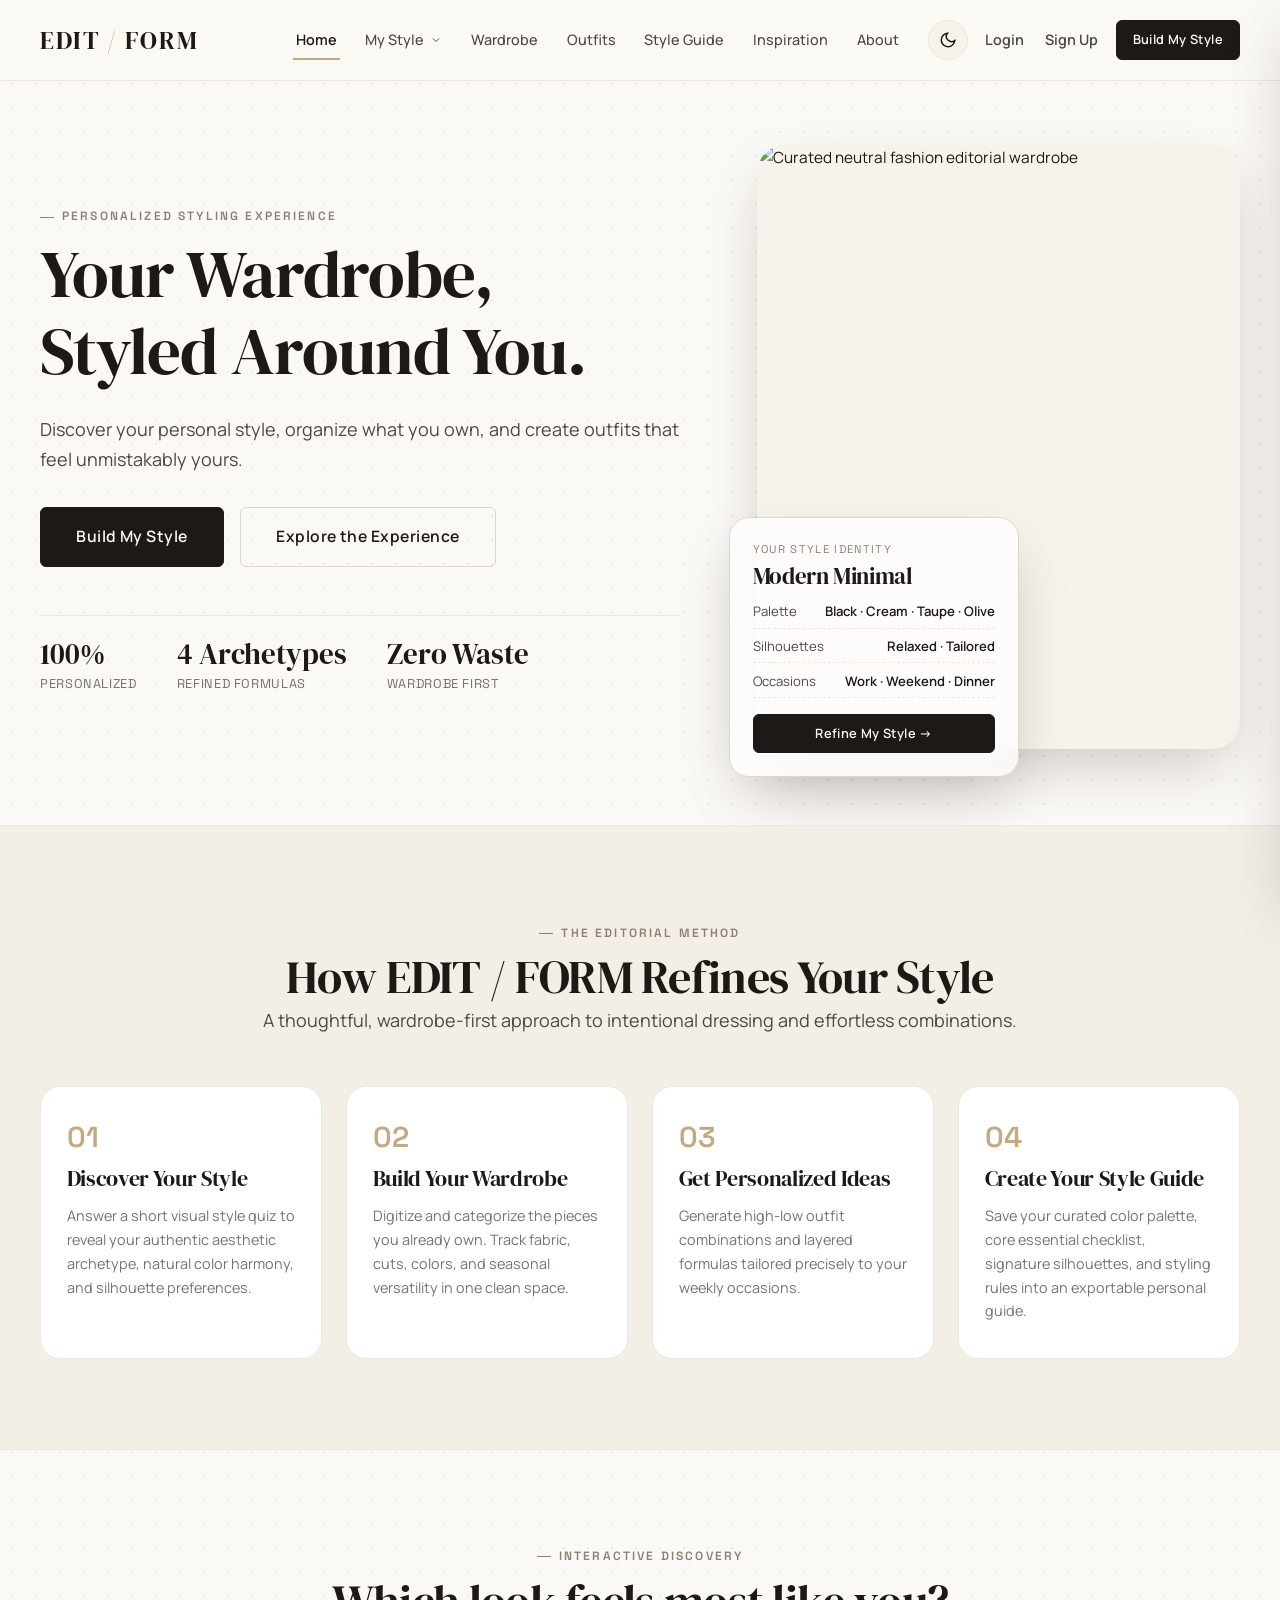
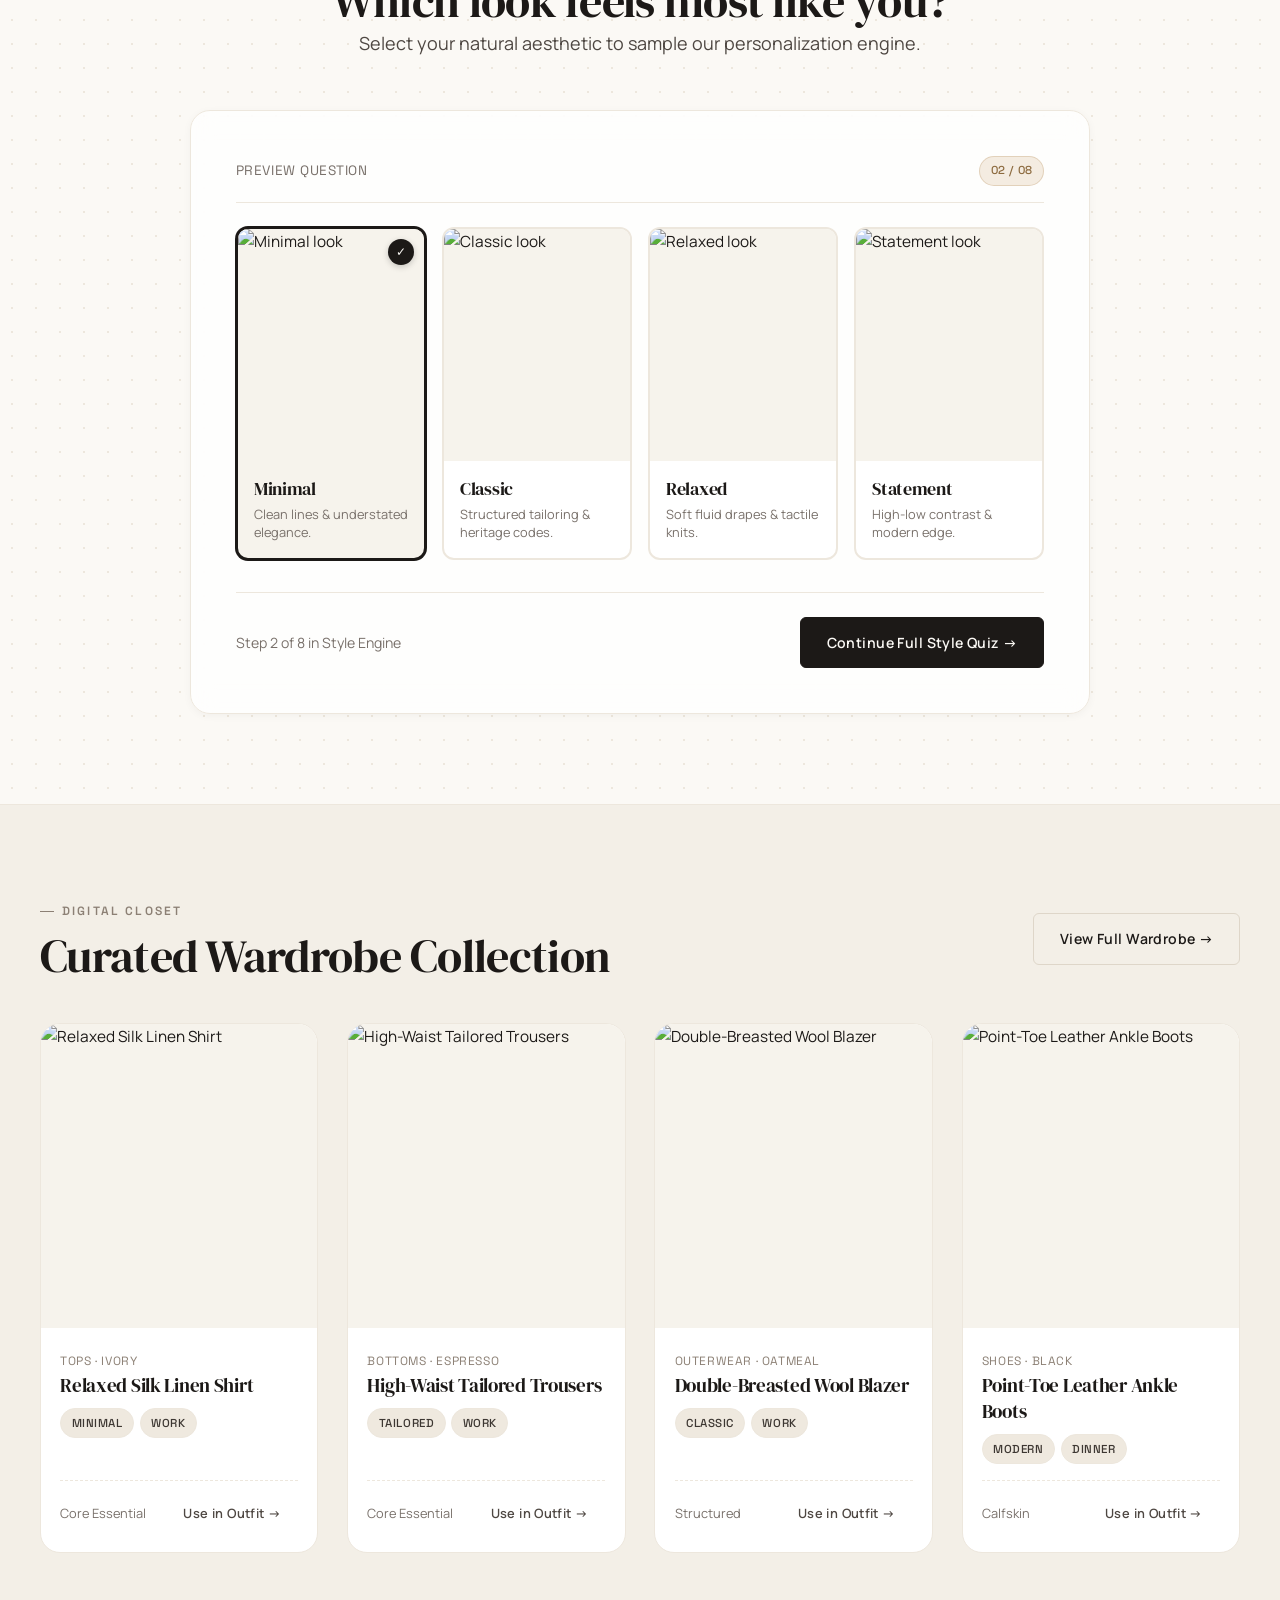
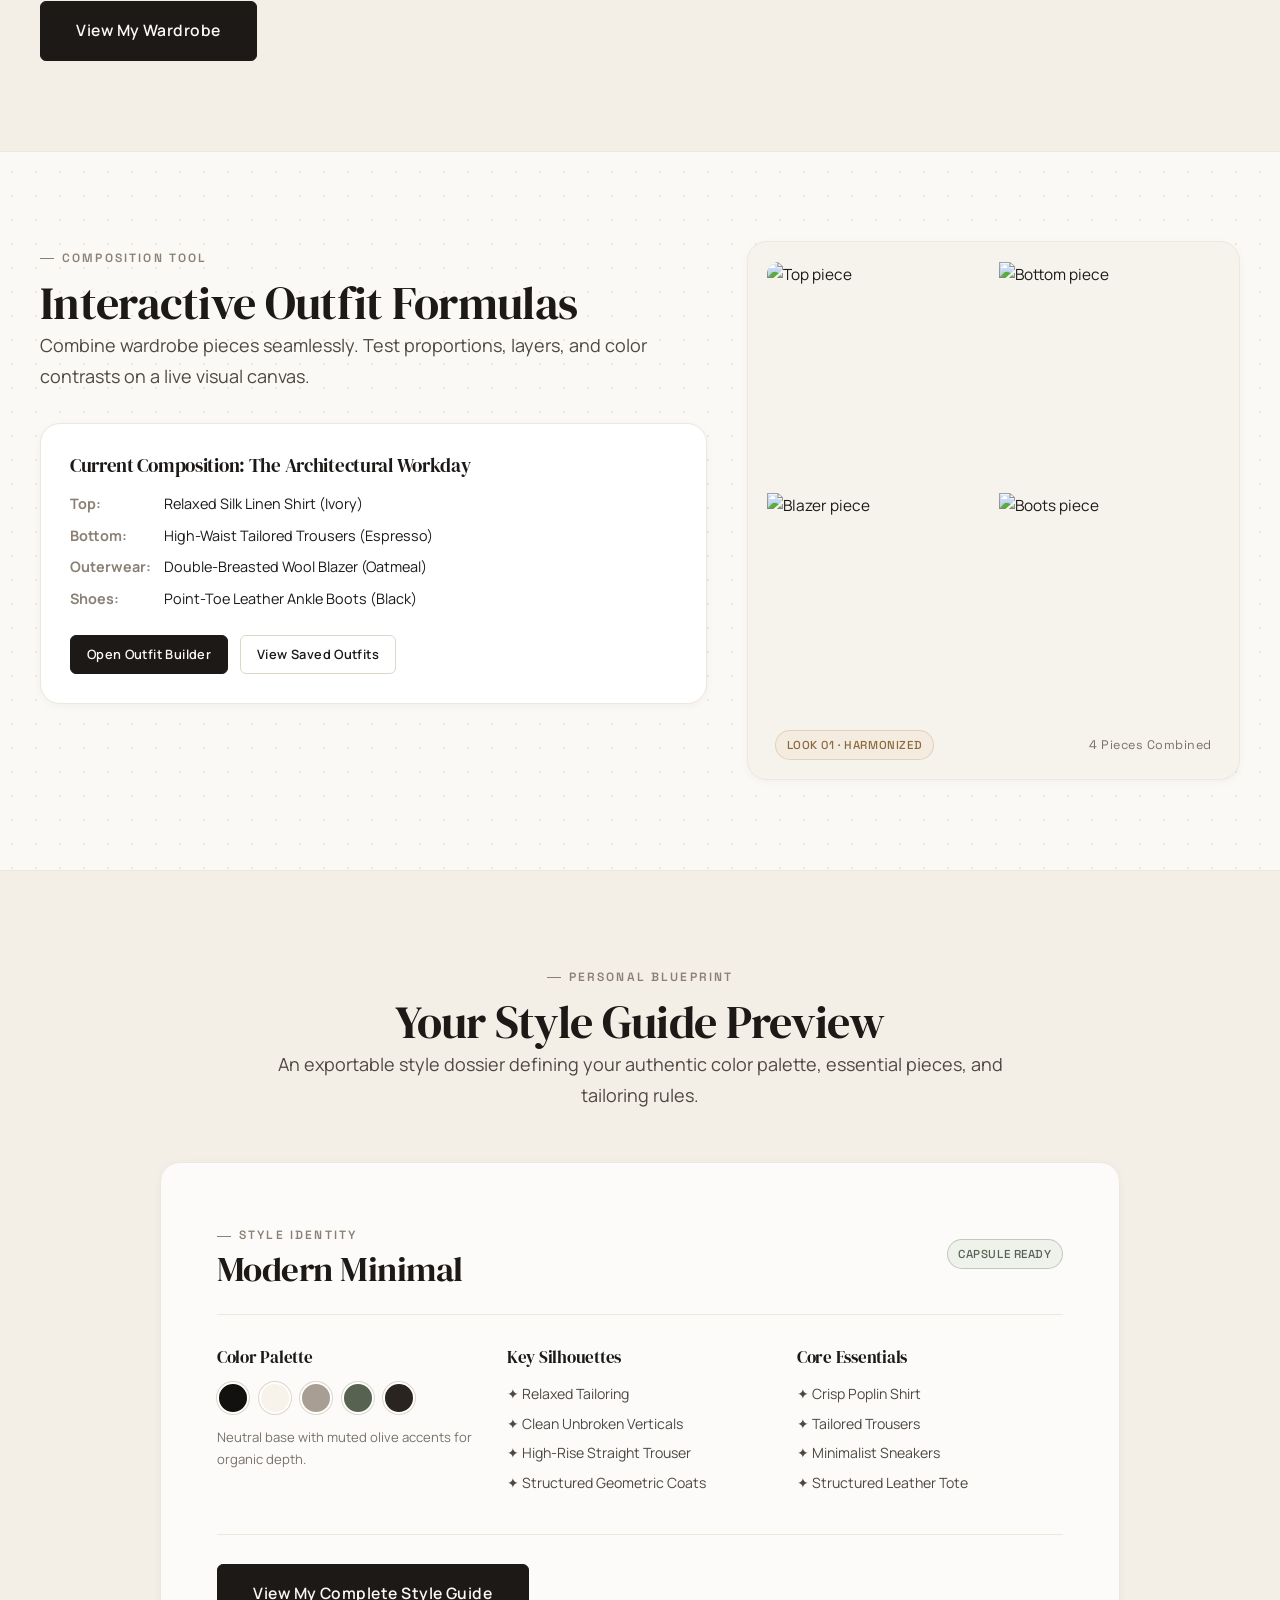
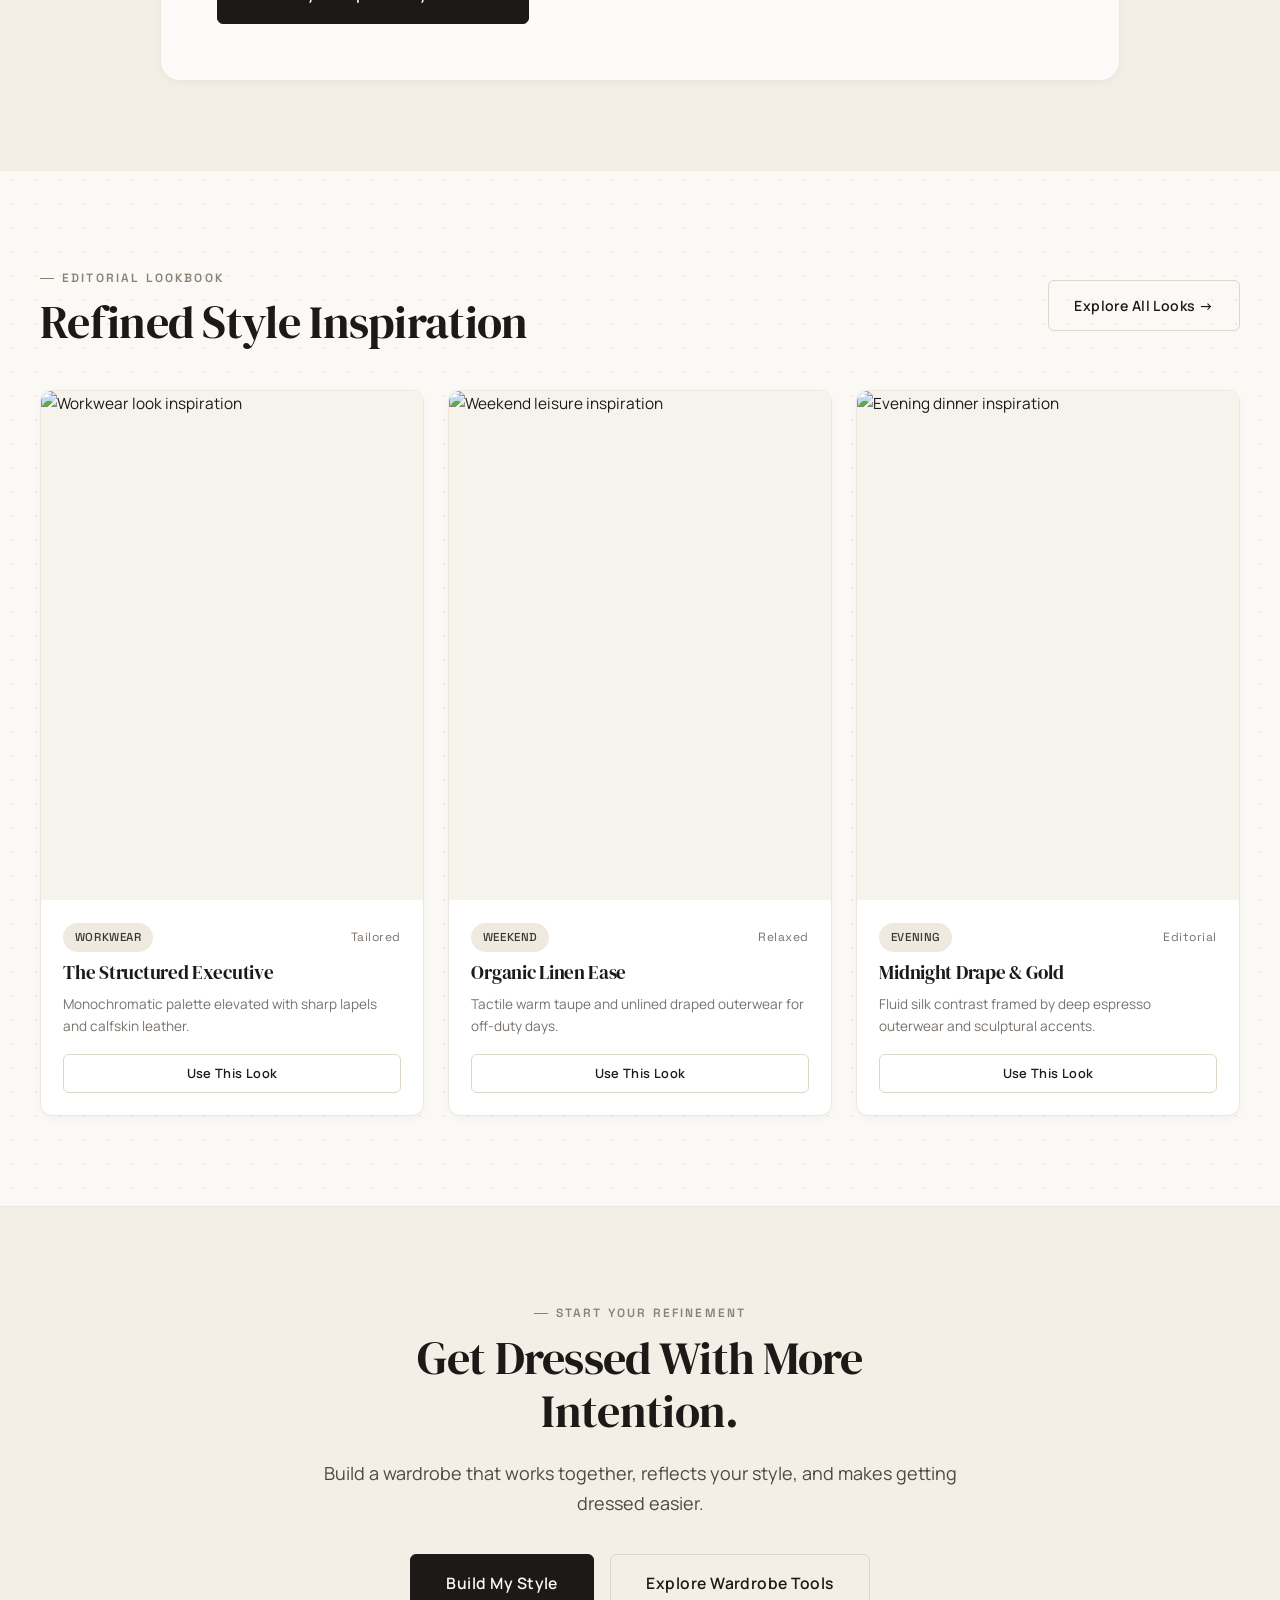
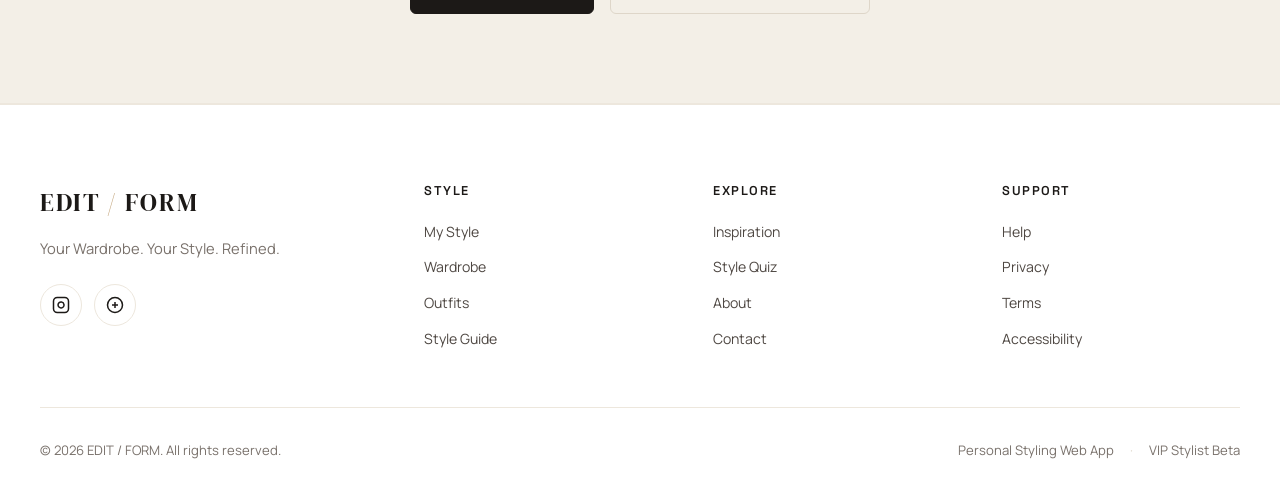
==== index.html @ 3bbfccd6 "Your commit message" ====
<!DOCTYPE html>
<html lang="en" data-theme="light">
<head>
  <meta charset="UTF-8">
  <meta name="viewport" content="width=device-width, initial-scale=1.0">
  <title>EDIT / FORM — Your Wardrobe. Your Style. Refined.</title>
  <meta name="description" content="Discover your personal style, organize what you own, and create outfits that feel unmistakably yours with EDIT / FORM personal styling experience.">
  <meta property="og:title" content="EDIT / FORM — Personalized Wardrobe & Style Guide">
  <meta property="og:description" content="Luxury Personal Styling + Modern Wardrobe App + Editorial Fashion Experience.">
  <meta property="og:type" content="website">

  <!-- Core Stylesheets -->
  <link rel="stylesheet" href="assets/css/theme.css">
  <link rel="stylesheet" href="assets/css/style.css">
  <link rel="stylesheet" href="assets/css/responsive.css">

  <!-- Theme Preload Script -->
  <script src="assets/js/theme.js"></script>
</head>
<body>

  <!-- =========================================================================
       MANDATORY NAVBAR
       ========================================================================= -->
  <header class="header">
    <div class="container navbar">
      <!-- Brand Logo -->
      <a href="index.html" class="brand-logo" aria-label="EDIT / FORM Home">
        EDIT <span class="divider">/</span> FORM
      </a>

      <!-- Desktop Navigation Links -->
      <nav class="nav-desktop" aria-label="Main Navigation">
        <ul class="nav-links">
          <li class="nav-item">
            <a href="index.html" class="nav-link active">Home</a>
          </li>
          <li class="nav-item">
            <a href="style-profile.html" class="nav-link dropdown-toggle" aria-expanded="false" aria-haspopup="true">
              My Style
              <svg width="12" height="12" viewBox="0 0 24 24" fill="none" stroke="currentColor" stroke-width="2">
                <path d="M6 9l6 6 6-6"/>
              </svg>
            </a>
            <ul class="nav-dropdown" aria-label="My Style Submenu">
              <li><a href="style-profile.html"><span>✦</span> Style Profile</a></li>
              <li><a href="style-quiz.html"><span>✦</span> Style Quiz</a></li>
              <li><a href="style-profile.html#color-palette"><span>✦</span> Color Preferences</a></li>
              <li><a href="style-profile.html#silhouettes"><span>✦</span> Fit &amp; Silhouette</a></li>
              <li><a href="style-profile.html#style-goals"><span>✦</span> Style Goals</a></li>
            </ul>
          </li>
          <li class="nav-item">
            <a href="wardrobe.html" class="nav-link">Wardrobe</a>
          </li>
          <li class="nav-item">
            <a href="outfits.html" class="nav-link">Outfits</a>
          </li>
          <li class="nav-item">
            <a href="style-guide.html" class="nav-link">Style Guide</a>
          </li>
          <li class="nav-item">
            <a href="inspiration.html" class="nav-link">Inspiration</a>
          </li>
          <li class="nav-item">
            <a href="about.html" class="nav-link">About</a>
          </li>
        </ul>

        <!-- Navigation Actions -->
        <div class="nav-actions">
          <!-- Theme Toggle Button -->
          <button class="theme-toggle" id="theme-toggle-btn" aria-label="Toggle theme">
            <svg class="icon-sun" width="18" height="18" viewBox="0 0 24 24" fill="none" stroke="currentColor" stroke-width="2">
              <circle cx="12" cy="12" r="5"></circle>
              <line x1="12" y1="1" x2="12" y2="3"></line>
              <line x1="12" y1="21" x2="12" y2="23"></line>
              <line x1="4.22" y1="4.22" x2="5.64" y2="5.64"></line>
              <line x1="18.36" y1="18.36" x2="19.78" y2="19.78"></line>
              <line x1="1" y1="12" x2="3" y2="12"></line>
              <line x1="21" y1="12" x2="23" y2="12"></line>
              <line x1="4.22" y1="19.78" x2="5.64" y2="18.36"></line>
              <line x1="18.36" y1="5.64" x2="19.78" y2="4.22"></line>
            </svg>
            <svg class="icon-moon" width="18" height="18" viewBox="0 0 24 24" fill="none" stroke="currentColor" stroke-width="2">
              <path d="M21 12.79A9 9 0 1 1 11.21 3 7 7 0 0 0 21 12.79z"></path>
            </svg>
          </button>

          <!-- Auth Links -->
          <a href="login.html" class="nav-link" style="font-weight: 600;">Login</a>
          <a href="signup.html" class="nav-link" style="font-weight: 600;">Sign Up</a>

          <!-- Primary Mandatory CTA -->
          <a href="style-quiz.html" class="btn btn-primary btn-sm">Build My Style</a>
        </div>
      </nav>

      <!-- Mobile Hamburger Button -->
      <button class="hamburger" id="hamburger-btn" aria-label="Toggle mobile menu" aria-expanded="false">
        <span></span>
        <span></span>
        <span></span>
      </button>
    </div>
  </header>

  <!-- Mobile Drawer Backdrop -->
  <div class="mobile-nav-backdrop" id="mobile-backdrop"></div>

  <!-- Mobile Drawer Menu -->
  <aside class="mobile-drawer" id="mobile-drawer" aria-hidden="true">
    <div>
      <div class="mobile-nav-header">
        <a href="index.html" class="brand-logo">EDIT <span class="divider">/</span> FORM</a>
        <button class="btn-icon" id="mobile-close-btn" aria-label="Close menu">✕</button>
      </div>

      <ul class="mobile-nav-links">
        <li><a href="index.html">Home</a></li>
        <li>
          <button class="mobile-dropdown-btn">
            My Style
            <svg width="14" height="14" viewBox="0 0 24 24" fill="none" stroke="currentColor" stroke-width="2">
              <path d="M6 9l6 6 6-6"/>
            </svg>
          </button>
          <ul class="mobile-submenu">
            <li><a href="style-profile.html">✦ Style Profile</a></li>
            <li><a href="style-quiz.html">✦ Style Quiz</a></li>
            <li><a href="style-profile.html#color-palette">✦ Color Preferences</a></li>
            <li><a href="style-profile.html#silhouettes">✦ Fit &amp; Silhouette</a></li>
            <li><a href="style-profile.html#style-goals">✦ Style Goals</a></li>
          </ul>
        </li>
        <li><a href="wardrobe.html">Wardrobe</a></li>
        <li><a href="outfits.html">Outfits</a></li>
        <li><a href="style-guide.html">Style Guide</a></li>
        <li><a href="inspiration.html">Inspiration</a></li>
        <li><a href="about.html">About</a></li>
        <li><a href="contact.html">Contact</a></li>
      </ul>
    </div>

    <div class="mobile-actions">
      <div class="flex-between items-center" style="margin-bottom: 0.8rem;">
        <span style="font-size: 0.9rem; font-weight: 500;">Appearance</span>
        <button class="theme-toggle" aria-label="Toggle theme">
          <svg class="icon-sun" width="18" height="18" viewBox="0 0 24 24" fill="none" stroke="currentColor" stroke-width="2">
            <circle cx="12" cy="12" r="5"></circle>
            <line x1="12" y1="1" x2="12" y2="3"></line>
            <line x1="12" y1="21" x2="12" y2="23"></line>
            <line x1="4.22" y1="4.22" x2="5.64" y2="5.64"></line>
            <line x1="18.36" y1="18.36" x2="19.78" y2="19.78"></line>
            <line x1="1" y1="12" x2="3" y2="12"></line>
            <line x1="21" y1="12" x2="23" y2="12"></line>
            <line x1="4.22" y1="19.78" x2="5.64" y2="18.36"></line>
            <line x1="18.36" y1="5.64" x2="19.78" y2="4.22"></line>
          </svg>
          <svg class="icon-moon" width="18" height="18" viewBox="0 0 24 24" fill="none" stroke="currentColor" stroke-width="2">
            <path d="M21 12.79A9 9 0 1 1 11.21 3 7 7 0 0 0 21 12.79z"></path>
          </svg>
        </button>
      </div>
      <a href="login.html" class="btn btn-secondary" style="width: 100%;">Login</a>
      <a href="style-quiz.html" class="btn btn-primary" style="width: 100%;">Build My Style</a>
    </div>
  </aside>

  <!-- =========================================================================
       HERO SECTION WITH FLOATING INTERACTIVE STYLE CARD
       ========================================================================= -->
  <main>
    <section class="hero">
      <div class="container hero-grid">
        <!-- Hero Content -->
        <div class="hero-content">
          <span class="eyebrow">Personalized Styling Experience</span>
          <h1>Your Wardrobe, Styled Around You.</h1>
          <p class="text-lead">
            Discover your personal style, organize what you own, and create outfits that feel unmistakably yours.
          </p>

          <div class="hero-actions">
            <a href="style-quiz.html" class="btn btn-primary btn-lg">Build My Style</a>
            <a href="#how-it-works" class="btn btn-secondary btn-lg">Explore the Experience</a>
          </div>

          <!-- Editorial Metrics -->
          <div class="hero-stats">
            <div class="hero-stat-item">
              <div class="stat-value">100%</div>
              <div class="stat-label">Personalized</div>
            </div>
            <div class="hero-stat-item">
              <div class="stat-value">4 Archetypes</div>
              <div class="stat-label">Refined Formulas</div>
            </div>
            <div class="hero-stat-item">
              <div class="stat-value">Zero Waste</div>
              <div class="stat-label">Wardrobe First</div>
            </div>
          </div>
        </div>

        <!-- Hero Visual Composition with Floating Card -->
        <div class="hero-visual">
          <div class="hero-image-stack">
            <img src="https://images.unsplash.com/photo-1490481651871-ab68de25d43d?q=80&w=1000&auto=format&fit=crop" 
                 alt="Curated neutral fashion editorial wardrobe" 
                 loading="eager" />
          </div>

          <!-- Floating Personalized Profile Preview -->
          <div class="floating-style-card">
            <div class="card-tag">YOUR STYLE IDENTITY</div>
            <h3 class="style-title">Modern Minimal</h3>

            <div class="style-details">
              <div class="style-row">
                <span>Palette</span>
                <span>Black · Cream · Taupe · Olive</span>
              </div>
              <div class="style-row">
                <span>Silhouettes</span>
                <span>Relaxed · Tailored</span>
              </div>
              <div class="style-row">
                <span>Occasions</span>
                <span>Work · Weekend · Dinner</span>
              </div>
            </div>

            <a href="style-profile.html" class="btn btn-primary btn-sm" style="width: 100%;">
              Refine My Style →
            </a>
          </div>
        </div>
      </div>
    </section>

    <!-- =========================================================================
         SECTION — HOW IT WORKS (4-Step Visual Journey)
         ========================================================================= -->
    <section class="section section-alt" id="how-it-works">
      <div class="container">
        <div class="section-header text-center">
          <span class="eyebrow">The Editorial Method</span>
          <h2>How EDIT / FORM Refines Your Style</h2>
          <p class="text-lead">
            A thoughtful, wardrobe-first approach to intentional dressing and effortless combinations.
          </p>
        </div>

        <div class="steps-grid">
          <!-- Step 01 -->
          <div class="step-card">
            <div class="step-number">01</div>
            <h3>Discover Your Style</h3>
            <p>Answer a short visual style quiz to reveal your authentic aesthetic archetype, natural color harmony, and silhouette preferences.</p>
          </div>

          <!-- Step 02 -->
          <div class="step-card">
            <div class="step-number">02</div>
            <h3>Build Your Wardrobe</h3>
            <p>Digitize and categorize the pieces you already own. Track fabric, cuts, colors, and seasonal versatility in one clean space.</p>
          </div>

          <!-- Step 03 -->
          <div class="step-card">
            <div class="step-number">03</div>
            <h3>Get Personalized Ideas</h3>
            <p>Generate high-low outfit combinations and layered formulas tailored precisely to your weekly occasions.</p>
          </div>

          <!-- Step 04 -->
          <div class="step-card">
            <div class="step-number">04</div>
            <h3>Create Your Style Guide</h3>
            <p>Save your curated color palette, core essential checklist, signature silhouettes, and styling rules into an exportable personal guide.</p>
          </div>
        </div>
      </div>
    </section>

    <!-- =========================================================================
         SECTION — STYLE QUIZ INTERACTIVE PREVIEW
         ========================================================================= -->
    <section class="section">
      <div class="container container-narrow">
        <div class="section-header text-center">
          <span class="eyebrow">Interactive Discovery</span>
          <h2>Which look feels most like you?</h2>
          <p class="text-lead">Select your natural aesthetic to sample our personalization engine.</p>
        </div>

        <div class="card card-glass" style="padding: clamp(1.8rem, 4vw, 2.8rem);">
          <div class="flex-between items-center" style="margin-bottom: 1.5rem; padding-bottom: 1rem; border-bottom: 1px solid var(--border-subtle);">
            <span class="font-mono text-muted" style="font-size: 0.85rem;">PREVIEW QUESTION</span>
            <span class="badge badge-gold">02 / 08</span>
          </div>

          <div class="grid grid-4 gap-md" id="home-quiz-preview-grid">
            <div class="quiz-option-card selected" data-preview-val="minimal">
              <div class="selected-check">✓</div>
              <img class="option-img" src="https://images.unsplash.com/photo-1515886657613-9f3515b0c78f?q=80&w=600&auto=format&fit=crop" alt="Minimal look" />
              <div class="option-content">
                <h4 class="option-label">Minimal</h4>
                <p class="option-desc">Clean lines &amp; understated elegance.</p>
              </div>
            </div>

            <div class="quiz-option-card" data-preview-val="classic">
              <div class="selected-check">✓</div>
              <img class="option-img" src="https://images.unsplash.com/photo-1539109136881-3be0616acf4b?q=80&w=600&auto=format&fit=crop" alt="Classic look" />
              <div class="option-content">
                <h4 class="option-label">Classic</h4>
                <p class="option-desc">Structured tailoring &amp; heritage codes.</p>
              </div>
            </div>

            <div class="quiz-option-card" data-preview-val="relaxed">
              <div class="selected-check">✓</div>
              <img class="option-img" src="https://images.unsplash.com/photo-1490481651871-ab68de25d43d?q=80&w=600&auto=format&fit=crop" alt="Relaxed look" />
              <div class="option-content">
                <h4 class="option-label">Relaxed</h4>
                <p class="option-desc">Soft fluid drapes &amp; tactile knits.</p>
              </div>
            </div>

            <div class="quiz-option-card" data-preview-val="statement">
              <div class="selected-check">✓</div>
              <img class="option-img" src="https://images.unsplash.com/photo-1485230895905-ec40ba36b9bc?q=80&w=600&auto=format&fit=crop" alt="Statement look" />
              <div class="option-content">
                <h4 class="option-label">Statement</h4>
                <p class="option-desc">High-low contrast &amp; modern edge.</p>
              </div>
            </div>
          </div>

          <div class="flex-between items-center" style="margin-top: 2rem; padding-top: 1.5rem; border-top: 1px solid var(--border-subtle);">
            <span style="font-size: 0.88rem; color: var(--text-muted);">Step 2 of 8 in Style Engine</span>
            <a href="style-quiz.html" class="btn btn-primary">Continue Full Style Quiz →</a>
          </div>
        </div>
      </div>
    </section>

    <!-- =========================================================================
         SECTION — WARDROBE PREVIEW
         ========================================================================= -->
    <section class="section section-alt">
      <div class="container">
        <div class="flex-between items-center" style="margin-bottom: 2.5rem; flex-wrap: wrap; gap: 1rem;">
          <div>
            <span class="eyebrow">Digital Closet</span>
            <h2>Curated Wardrobe Collection</h2>
          </div>
          <a href="wardrobe.html" class="btn btn-secondary">View Full Wardrobe →</a>
        </div>

        <div class="wardrobe-grid" id="home-wardrobe-grid">
          <!-- Card 1 -->
          <div class="wardrobe-card">
            <div class="item-thumb">
              <img src="https://images.unsplash.com/photo-1598033129183-c4f50c736f10?q=80&w=800&auto=format&fit=crop" alt="Relaxed Silk Linen Shirt" />
            </div>
            <div class="item-details">
              <div>
                <span class="item-meta">Tops · Ivory</span>
                <h4 class="item-title">Relaxed Silk Linen Shirt</h4>
                <div class="item-tags">
                  <span class="badge">Minimal</span>
                  <span class="badge">Work</span>
                </div>
              </div>
              <div class="item-footer-action">
                <span style="font-size: 0.8rem; color: var(--text-muted);">Core Essential</span>
                <a href="outfits.html" class="btn btn-sm btn-ghost">Use in Outfit →</a>
              </div>
            </div>
          </div>

          <!-- Card 2 -->
          <div class="wardrobe-card">
            <div class="item-thumb">
              <img src="https://images.unsplash.com/photo-1509631179647-0177331693ae?q=80&w=800&auto=format&fit=crop" alt="High-Waist Tailored Trousers" />
            </div>
            <div class="item-details">
              <div>
                <span class="item-meta">Bottoms · Espresso</span>
                <h4 class="item-title">High-Waist Tailored Trousers</h4>
                <div class="item-tags">
                  <span class="badge">Tailored</span>
                  <span class="badge">Work</span>
                </div>
              </div>
              <div class="item-footer-action">
                <span style="font-size: 0.8rem; color: var(--text-muted);">Core Essential</span>
                <a href="outfits.html" class="btn btn-sm btn-ghost">Use in Outfit →</a>
              </div>
            </div>
          </div>

          <!-- Card 3 -->
          <div class="wardrobe-card">
            <div class="item-thumb">
              <img src="https://images.unsplash.com/photo-1591047139829-d91aecb6caea?q=80&w=800&auto=format&fit=crop" alt="Double-Breasted Wool Blazer" />
            </div>
            <div class="item-details">
              <div>
                <span class="item-meta">Outerwear · Oatmeal</span>
                <h4 class="item-title">Double-Breasted Wool Blazer</h4>
                <div class="item-tags">
                  <span class="badge">Classic</span>
                  <span class="badge">Work</span>
                </div>
              </div>
              <div class="item-footer-action">
                <span style="font-size: 0.8rem; color: var(--text-muted);">Structured</span>
                <a href="outfits.html" class="btn btn-sm btn-ghost">Use in Outfit →</a>
              </div>
            </div>
          </div>

          <!-- Card 4 -->
          <div class="wardrobe-card">
            <div class="item-thumb">
              <img src="https://images.unsplash.com/photo-1543163521-1bf539c55dd2?q=80&w=800&auto=format&fit=crop" alt="Point-Toe Leather Ankle Boots" />
            </div>
            <div class="item-details">
              <div>
                <span class="item-meta">Shoes · Black</span>
                <h4 class="item-title">Point-Toe Leather Ankle Boots</h4>
                <div class="item-tags">
                  <span class="badge">Modern</span>
                  <span class="badge">Dinner</span>
                </div>
              </div>
              <div class="item-footer-action">
                <span style="font-size: 0.8rem; color: var(--text-muted);">Calfskin</span>
                <a href="outfits.html" class="btn btn-sm btn-ghost">Use in Outfit →</a>
              </div>
            </div>
          </div>
        </div>

        <div class="text-center" style="margin-top: 3rem;">
          <a href="wardrobe.html" class="btn btn-primary btn-lg">View My Wardrobe</a>
        </div>
      </div>
    </section>

    <!-- =========================================================================
         SECTION — OUTFIT BUILDER SHOWCASE
         ========================================================================= -->
    <section class="section">
      <div class="container">
        <div class="outfit-builder-layout">
          <div>
            <span class="eyebrow">Composition Tool</span>
            <h2>Interactive Outfit Formulas</h2>
            <p class="text-lead" style="margin-bottom: 2rem;">
              Combine wardrobe pieces seamlessly. Test proportions, layers, and color contrasts on a live visual canvas.
            </p>

            <div class="card" style="padding: 1.8rem; margin-bottom: 1.5rem;">
              <h4 style="margin-bottom: 0.8rem;">Current Composition: The Architectural Workday</h4>
              <ul style="list-style: none; display: flex; flex-direction: column; gap: 0.5rem; margin-bottom: 1.5rem;">
                <li style="display: flex; gap: 0.6rem; font-size: 0.9rem;">
                  <strong style="color: var(--accent-taupe); width: 85px;">Top:</strong> Relaxed Silk Linen Shirt (Ivory)
                </li>
                <li style="display: flex; gap: 0.6rem; font-size: 0.9rem;">
                  <strong style="color: var(--accent-taupe); width: 85px;">Bottom:</strong> High-Waist Tailored Trousers (Espresso)
                </li>
                <li style="display: flex; gap: 0.6rem; font-size: 0.9rem;">
                  <strong style="color: var(--accent-taupe); width: 85px;">Outerwear:</strong> Double-Breasted Wool Blazer (Oatmeal)
                </li>
                <li style="display: flex; gap: 0.6rem; font-size: 0.9rem;">
                  <strong style="color: var(--accent-taupe); width: 85px;">Shoes:</strong> Point-Toe Leather Ankle Boots (Black)
                </li>
              </ul>

              <div class="flex gap-sm" style="flex-wrap: wrap;">
                <a href="outfits.html" class="btn btn-primary btn-sm">Open Outfit Builder</a>
                <a href="outfits.html#saved" class="btn btn-secondary btn-sm">View Saved Outfits</a>
              </div>
            </div>
          </div>

          <!-- Editorial Outfit Composition Quad -->
          <div class="card" style="padding: 1.2rem; background: var(--bg-surface-elevated);">
            <div style="display: grid; grid-template-columns: 1fr 1fr; gap: 10px; border-radius: var(--radius-md); overflow: hidden;">
              <img src="https://images.unsplash.com/photo-1598033129183-c4f50c736f10?q=80&w=500&auto=format&fit=crop" alt="Top piece" style="aspect-ratio: 1/1;" />
              <img src="https://images.unsplash.com/photo-1509631179647-0177331693ae?q=80&w=500&auto=format&fit=crop" alt="Bottom piece" style="aspect-ratio: 1/1;" />
              <img src="https://images.unsplash.com/photo-1591047139829-d91aecb6caea?q=80&w=500&auto=format&fit=crop" alt="Blazer piece" style="aspect-ratio: 1/1;" />
              <img src="https://images.unsplash.com/photo-1543163521-1bf539c55dd2?q=80&w=500&auto=format&fit=crop" alt="Boots piece" style="aspect-ratio: 1/1;" />
            </div>
            <div style="display: flex; justify-content: space-between; align-items: center; margin-top: 1rem; padding: 0 0.5rem;">
              <span class="badge badge-gold">Look 01 · Harmonized</span>
              <span class="font-mono text-muted" style="font-size: 0.78rem;">4 Pieces Combined</span>
            </div>
          </div>
        </div>
      </div>
    </section>

    <!-- =========================================================================
         SECTION — PERSONALIZED STYLE GUIDE PREVIEW
         ========================================================================= -->
    <section class="section section-alt">
      <div class="container">
        <div class="section-header text-center">
          <span class="eyebrow">Personal Blueprint</span>
          <h2>Your Style Guide Preview</h2>
          <p class="text-lead">
            An exportable style dossier defining your authentic color palette, essential pieces, and tailoring rules.
          </p>
        </div>

        <div class="card card-glass" style="max-width: 960px; margin: 0 auto; padding: clamp(2rem, 5vw, 3.5rem);">
          <div class="flex-between items-center" style="border-bottom: 1px solid var(--border-subtle); padding-bottom: 1.5rem; margin-bottom: 2rem;">
            <div>
              <span class="eyebrow" style="margin-bottom: 0.2rem;">STYLE IDENTITY</span>
              <h3 style="font-size: 2.2rem;">Modern Minimal</h3>
            </div>
            <span class="badge badge-olive">Capsule Ready</span>
          </div>

          <div class="grid grid-3 gap-lg">
            <!-- Palette Preview -->
            <div>
              <h4 style="font-size: 1.05rem; margin-bottom: 0.8rem;">Color Palette</h4>
              <div class="swatch-group">
                <span class="color-swatch" style="background-color: #121110;" data-tooltip="Pitch Black"></span>
                <span class="color-swatch" style="background-color: #F7F3EB;" data-tooltip="Warm Ivory"></span>
                <span class="color-swatch" style="background-color: #A89E93;" data-tooltip="Oatmeal Taupe"></span>
                <span class="color-swatch" style="background-color: #586250;" data-tooltip="Muted Olive"></span>
                <span class="color-swatch" style="background-color: #2A2421;" data-tooltip="Espresso"></span>
              </div>
              <p style="font-size: 0.82rem; color: var(--text-muted); margin-top: 0.8rem;">
                Neutral base with muted olive accents for organic depth.
              </p>
            </div>

            <!-- Key Silhouettes -->
            <div>
              <h4 style="font-size: 1.05rem; margin-bottom: 0.8rem;">Key Silhouettes</h4>
              <ul style="list-style: none; font-size: 0.88rem; color: var(--text-secondary); display: flex; flex-direction: column; gap: 0.4rem;">
                <li>✦ Relaxed Tailoring</li>
                <li>✦ Clean Unbroken Verticals</li>
                <li>✦ High-Rise Straight Trouser</li>
                <li>✦ Structured Geometric Coats</li>
              </ul>
            </div>

            <!-- Wardrobe Essentials -->
            <div>
              <h4 style="font-size: 1.05rem; margin-bottom: 0.8rem;">Core Essentials</h4>
              <ul style="list-style: none; font-size: 0.88rem; color: var(--text-secondary); display: flex; flex-direction: column; gap: 0.4rem;">
                <li>✦ Crisp Poplin Shirt</li>
                <li>✦ Tailored Trousers</li>
                <li>✦ Minimalist Sneakers</li>
                <li>✦ Structured Leather Tote</li>
              </ul>
            </div>
          </div>

          <div class="text-center" style="margin-top: 2.5rem; padding-top: 1.8rem; border-top: 1px solid var(--border-subtle);">
            <a href="style-guide.html" class="btn btn-primary btn-lg">View My Complete Style Guide</a>
          </div>
        </div>
      </div>
    </section>

    <!-- =========================================================================
         SECTION — STYLE INSPIRATION (Editorial Lookbook)
         ========================================================================= -->
    <section class="section">
      <div class="container">
        <div class="flex-between items-center" style="margin-bottom: 2.5rem; flex-wrap: wrap; gap: 1rem;">
          <div>
            <span class="eyebrow">Editorial Lookbook</span>
            <h2>Refined Style Inspiration</h2>
          </div>
          <a href="inspiration.html" class="btn btn-secondary">Explore All Looks →</a>
        </div>

        <div class="grid grid-3 gap-lg">
          <!-- Look 1 -->
          <div class="card card-editorial">
            <div class="card-image-wrap">
              <img src="https://images.unsplash.com/photo-1515886657613-9f3515b0c78f?q=80&w=800&auto=format&fit=crop" alt="Workwear look inspiration" />
            </div>
            <div class="card-body">
              <div class="flex-between items-center" style="margin-bottom: 0.5rem;">
                <span class="badge">Workwear</span>
                <span class="font-mono text-muted" style="font-size: 0.75rem;">Tailored</span>
              </div>
              <h4 style="font-size: 1.2rem; margin-bottom: 0.4rem;">The Structured Executive</h4>
              <p style="font-size: 0.85rem; color: var(--text-muted); margin-bottom: 1rem;">
                Monochromatic palette elevated with sharp lapels and calfskin leather.
              </p>
              <a href="inspiration.html" class="btn btn-sm btn-secondary" style="width: 100%;">Use This Look</a>
            </div>
          </div>

          <!-- Look 2 -->
          <div class="card card-editorial">
            <div class="card-image-wrap">
              <img src="https://images.unsplash.com/photo-1490481651871-ab68de25d43d?q=80&w=800&auto=format&fit=crop" alt="Weekend leisure inspiration" />
            </div>
            <div class="card-body">
              <div class="flex-between items-center" style="margin-bottom: 0.5rem;">
                <span class="badge">Weekend</span>
                <span class="font-mono text-muted" style="font-size: 0.75rem;">Relaxed</span>
              </div>
              <h4 style="font-size: 1.2rem; margin-bottom: 0.4rem;">Organic Linen Ease</h4>
              <p style="font-size: 0.85rem; color: var(--text-muted); margin-bottom: 1rem;">
                Tactile warm taupe and unlined draped outerwear for off-duty days.
              </p>
              <a href="inspiration.html" class="btn btn-sm btn-secondary" style="width: 100%;">Use This Look</a>
            </div>
          </div>

          <!-- Look 3 -->
          <div class="card card-editorial">
            <div class="card-image-wrap">
              <img src="https://images.unsplash.com/photo-1539109136881-3be0616acf4b?q=80&w=800&auto=format&fit=crop" alt="Evening dinner inspiration" />
            </div>
            <div class="card-body">
              <div class="flex-between items-center" style="margin-bottom: 0.5rem;">
                <span class="badge">Evening</span>
                <span class="font-mono text-muted" style="font-size: 0.75rem;">Editorial</span>
              </div>
              <h4 style="font-size: 1.2rem; margin-bottom: 0.4rem;">Midnight Drape &amp; Gold</h4>
              <p style="font-size: 0.85rem; color: var(--text-muted); margin-bottom: 1rem;">
                Fluid silk contrast framed by deep espresso outerwear and sculptural accents.
              </p>
              <a href="inspiration.html" class="btn btn-sm btn-secondary" style="width: 100%;">Use This Look</a>
            </div>
          </div>
        </div>
      </div>
    </section>

    <!-- =========================================================================
         FINAL CTA SECTION
         ========================================================================= -->
    <section class="section section-alt" style="text-align: center;">
      <div class="container container-slim">
        <span class="eyebrow">Start Your Refinement</span>
        <h2 style="margin-bottom: 1.2rem;">Get Dressed With More Intention.</h2>
        <p class="text-lead" style="margin-bottom: 2.2rem;">
          Build a wardrobe that works together, reflects your style, and makes getting dressed easier.
        </p>
        <div class="flex-center gap-md" style="flex-wrap: wrap;">
          <a href="style-quiz.html" class="btn btn-primary btn-lg">Build My Style</a>
          <a href="wardrobe.html" class="btn btn-secondary btn-lg">Explore Wardrobe Tools</a>
        </div>
      </div>
    </section>
  </main>

  <!-- =========================================================================
       MANDATORY 4-COLUMN FOOTER
       ========================================================================= -->
  <footer class="footer">
    <div class="container">
      <div class="footer-grid">
        <!-- Column 1: Brand & Tagline -->
        <div class="footer-brand">
          <a href="index.html" class="brand-logo">EDIT <span class="divider">/</span> FORM</a>
          <p class="footer-tagline">Your Wardrobe. Your Style. Refined.</p>
          <div class="footer-social-links">
            <a href="https://instagram.com" target="_blank" rel="noopener noreferrer" class="btn-icon" aria-label="Instagram">
              <svg width="18" height="18" viewBox="0 0 24 24" fill="none" stroke="currentColor" stroke-width="2">
                <rect x="2" y="2" width="20" height="20" rx="5" ry="5"></rect>
                <path d="M16 11.37A4 4 0 1 1 12.63 8 4 4 0 0 1 16 11.37z"></path>
                <line x1="17.5" y1="6.5" x2="17.51" y2="6.5"></line>
              </svg>
            </a>
            <a href="https://pinterest.com" target="_blank" rel="noopener noreferrer" class="btn-icon" aria-label="Pinterest">
              <svg width="18" height="18" viewBox="0 0 24 24" fill="none" stroke="currentColor" stroke-width="2">
                <line x1="12" y1="8" x2="12" y2="16"></line>
                <line x1="8" y1="12" x2="16" y2="12"></line>
                <circle cx="12" cy="12" r="10"></circle>
              </svg>
            </a>
          </div>
        </div>

        <!-- Column 2: Style Navigation -->
        <div>
          <h4 class="footer-title">STYLE</h4>
          <ul class="footer-links">
            <li><a href="style-profile.html">My Style</a></li>
            <li><a href="wardrobe.html">Wardrobe</a></li>
            <li><a href="outfits.html">Outfits</a></li>
            <li><a href="style-guide.html">Style Guide</a></li>
          </ul>
        </div>

        <!-- Column 3: Explore Navigation -->
        <div>
          <h4 class="footer-title">EXPLORE</h4>
          <ul class="footer-links">
            <li><a href="inspiration.html">Inspiration</a></li>
            <li><a href="style-quiz.html">Style Quiz</a></li>
            <li><a href="about.html">About</a></li>
            <li><a href="contact.html">Contact</a></li>
          </ul>
        </div>

        <!-- Column 4: Support Navigation -->
        <div>
          <h4 class="footer-title">SUPPORT</h4>
          <ul class="footer-links">
            <li><a href="contact.html">Help</a></li>
            <li><a href="about.html#privacy">Privacy</a></li>
            <li><a href="about.html#terms">Terms</a></li>
            <li><a href="about.html#accessibility">Accessibility</a></li>
          </ul>
        </div>
      </div>

      <!-- Footer Bottom -->
      <div class="footer-bottom">
        <div>&copy; 2026 EDIT / FORM. All rights reserved.</div>
        <div class="flex gap-md">
          <a href="about.html" style="color: var(--text-muted);">Personal Styling Web App</a>
          <span style="color: var(--border-medium);">·</span>
          <a href="coming-soon.html" style="color: var(--text-muted);">VIP Stylist Beta</a>
        </div>
      </div>
    </div>
  </footer>

  <!-- Core Scripts -->
  <script src="assets/js/recommendations.js"></script>
  <script src="assets/js/wardrobe.js"></script>
  <script src="assets/js/main.js"></script>

  <!-- Homepage Interactive Preview Script -->
  <script>
    document.querySelectorAll('#home-quiz-preview-grid .quiz-option-card').forEach(card => {
      card.addEventListener('click', () => {
        document.querySelectorAll('#home-quiz-preview-grid .quiz-option-card').forEach(c => c.classList.remove('selected'));
        card.classList.add('selected');
        const val = card.getAttribute('data-preview-val');
        if (window.showToast) {
          window.showToast(`Selected "${card.querySelector('.option-label').textContent}". Continue quiz for full profile.`, 'info');
        }
      });
    });
  </script>
</body>
</html>
---- assets/css/theme.css ----
/* ==========================================================================
   EDIT / FORM — THEME SYSTEM (LIGHT & DARK MODE)
   Tokens, palettes, surface layers & dynamic CSS variables
   ========================================================================== */

:root {
  /* Brand Typography */
  --font-editorial: 'DM Serif Display', Georgia, serif;
  --font-primary: 'Manrope', -apple-system, BlinkMacSystemFont, 'Segoe UI', Roboto, sans-serif;
  --font-mono: 'Space Grotesk', monospace, sans-serif;

  /* Base Spacing System */
  --space-2xs: 0.25rem;   /* 4px */
  --space-xs:  0.5rem;    /* 8px */
  --space-sm:  0.75rem;   /* 12px */
  --space-md:  1rem;      /* 16px */
  --space-lg:  1.5rem;    /* 24px */
  --space-xl:  2rem;      /* 32px */
  --space-2xl: 3rem;      /* 48px */
  --space-3xl: 4.5rem;    /* 72px */
  --space-4xl: 6rem;      /* 96px */

  /* Border Radii */
  --radius-xs: 3px;
  --radius-sm: 6px;
  --radius-md: 12px;
  --radius-lg: 20px;
  --radius-xl: 28px;
  --radius-full: 9999px;

  /* Transitions */
  --transition-fast: 0.18s cubic-bezier(0.16, 1, 0.3, 1);
  --transition-normal: 0.32s cubic-bezier(0.16, 1, 0.3, 1);
  --transition-slow: 0.5s cubic-bezier(0.16, 1, 0.3, 1);
  --transition-editorial: 0.7s cubic-bezier(0.25, 1, 0.5, 1);

  /* Elevation / Shadows (Default Light) */
  --shadow-subtle: 0 2px 8px rgba(28, 25, 23, 0.04);
  --shadow-card: 0 8px 24px -4px rgba(28, 25, 23, 0.07);
  --shadow-hover: 0 16px 36px -6px rgba(28, 25, 23, 0.12);
  --shadow-modal: 0 24px 60px -12px rgba(28, 25, 23, 0.22);
  --shadow-glow: 0 0 30px rgba(197, 168, 128, 0.18);
}

/* ==========================================================================
   LIGHT THEME (Default)
   Warm ivory, soft beige, espresso, charcoal, taupe, muted olive, champagne
   ========================================================================== */
:root,
[data-theme="light"] {
  --color-scheme: light;

  /* Backgrounds */
  --bg-body: #FBF9F5;
  --bg-surface: #FFFFFF;
  --bg-surface-elevated: #F6F3EC;
  --bg-surface-subtle: #F0EAE1;
  --bg-alt: #F3EFE7;
  --bg-overlay: rgba(28, 25, 23, 0.55);
  --bg-glass: rgba(251, 249, 245, 0.82);
  --bg-glass-card: rgba(255, 255, 255, 0.75);

  /* Typography Colors */
  --text-primary: #1C1917;       /* Espresso charcoal */
  --text-secondary: #4E4742;     /* Medium espresso */
  --text-muted: #79716B;         /* Warm taupe gray */
  --text-tertiary: #A69E96;      /* Light warm taupe */
  --text-inverse: #FBF9F5;

  /* Borders & Dividers */
  --border-subtle: #EDE7DD;
  --border-medium: #DED6C9;
  --border-focus: #1C1917;
  --border-accent: #C5A880;

  /* Brand Accents & Editorial Palette */
  --accent-primary: #1C1917;     /* High-fashion primary black/espresso */
  --accent-primary-hover: #332F2C;
  --accent-gold: #C5A880;        /* Soft Champagne */
  --accent-gold-light: #F4ECE1;
  --accent-olive: #5A6351;       /* Muted Olive */
  --accent-olive-light: #EEF2EB;
  --accent-taupe: #8C8075;       /* Warm Taupe */
  --accent-taupe-light: #F5F2EF;
  --accent-terracotta: #A45D4B;  /* Earthy Terracotta */
  --accent-terracotta-light: #FBF0ED;
  --accent-cream: #F5EFEB;

  /* Feedback / Status */
  --status-success: #3A6351;
  --status-success-bg: #EDF5F0;
  --status-warning: #A16207;
  --status-warning-bg: #FEF9C3;
  --status-error: #991B1B;
  --status-error-bg: #FEF2F2;
  --status-info: #3B5A75;
  --status-info-bg: #F0F5FA;

  /* Interactive States */
  --interactive-hover: rgba(28, 25, 23, 0.04);
  --interactive-active: rgba(28, 25, 23, 0.08);

  /* Badge / Tag */
  --badge-bg: #EFE9DF;
  --badge-text: #3D3732;

  /* Inputs */
  --input-bg: #FFFFFF;
  --input-border: #DED6C9;
  --input-focus-border: #1C1917;
  --input-placeholder: #9E968E;
}

/* ==========================================================================
   DARK THEME
   Deep espresso, charcoal, rich onyx, warm bronze, champagne, muted olive
   ========================================================================== */
[data-theme="dark"] {
  --color-scheme: dark;

  /* Backgrounds */
  --bg-body: #11100F;           /* Deep espresso charcoal base */
  --bg-surface: #181715;        /* Rich dark surface */
  --bg-surface-elevated: #22201D;/* Slightly lifted surface */
  --bg-surface-subtle: #2B2824;  /* Muted dark surface */
  --bg-alt: #151412;
  --bg-overlay: rgba(0, 0, 0, 0.78);
  --bg-glass: rgba(18, 16, 15, 0.85);
  --bg-glass-card: rgba(28, 26, 24, 0.75);

  /* Typography Colors */
  --text-primary: #F7F4EE;       /* Warm ivory white */
  --text-secondary: #D4CDC3;     /* Soft warm beige */
  --text-muted: #9E958A;         /* Medium muted taupe */
  --text-tertiary: #6E675F;      /* Deep taupe */
  --text-inverse: #11100F;

  /* Borders & Dividers */
  --border-subtle: #292622;
  --border-medium: #3B3630;
  --border-focus: #D8BC94;
  --border-accent: #D8BC94;

  /* Brand Accents & Editorial Palette */
  --accent-primary: #EDE6DA;     /* Warm ivory button primary in dark mode */
  --accent-primary-hover: #FFFFFF;
  --accent-gold: #D8BC94;        /* Soft Champagne (illuminated) */
  --accent-gold-light: #2C261E;
  --accent-olive: #7B8770;       /* Muted Olive */
  --accent-olive-light: #222720;
  --accent-taupe: #B3A79B;       /* Warm Taupe */
  --accent-taupe-light: #282420;
  --accent-terracotta: #C97762;  /* Earthy Terracotta */
  --accent-terracotta-light: #2E1F1A;
  --accent-cream: #282420;

  /* Feedback / Status */
  --status-success: #6EE7B7;
  --status-success-bg: #064E3B;
  --status-warning: #FDE047;
  --status-warning-bg: #713F12;
  --status-error: #FCA5A5;
  --status-error-bg: #7F1D1D;
  --status-info: #93C5FD;
  --status-info-bg: #1E3A5F;

  /* Interactive States */
  --interactive-hover: rgba(255, 255, 255, 0.05);
  --interactive-active: rgba(255, 255, 255, 0.09);

  /* Badge / Tag */
  --badge-bg: #272421;
  --badge-text: #E5DFC8;

  /* Inputs */
  --input-bg: #1B1917;
  --input-border: #38332E;
  --input-focus-border: #D8BC94;
  --input-placeholder: #736C64;

  /* Elevation / Shadows */
  --shadow-subtle: 0 2px 8px rgba(0, 0, 0, 0.35);
  --shadow-card: 0 8px 24px -4px rgba(0, 0, 0, 0.45);
  --shadow-hover: 0 16px 36px -6px rgba(0, 0, 0, 0.6);
  --shadow-modal: 0 24px 60px -12px rgba(0, 0, 0, 0.85);
  --shadow-glow: 0 0 30px rgba(216, 188, 148, 0.15);
}

/* Image treatment for dark mode subtle brightness moderation */
[data-theme="dark"] img:not(.no-filter) {
  filter: brightness(0.92) contrast(1.03);
}

/* Smooth theme transitions */
body,
.navbar,
.card,
.modal-content,
.footer,
.btn,
.nav-dropdown,
.drawer {
  transition: background-color var(--transition-normal),
              color var(--transition-normal),
              border-color var(--transition-normal),
              box-shadow var(--transition-normal);
}
---- assets/css/style.css ----
/* ==========================================================================
   EDIT / FORM — PRIMARY STYLESHEET
   Luxury Personal Styling + Modern Wardrobe App + Editorial Fashion Experience
   ========================================================================== */

/* --------------------------------------------------------------------------
   Google Fonts Import
   -------------------------------------------------------------------------- */
@import url('https://fonts.googleapis.com/css2?family=DM+Serif+Display:ital@0;1&family=Manrope:wght@300;400;500;600;700&family=Space+Grotesk:wght@400;500;600&display=swap');

/* --------------------------------------------------------------------------
   CSS Reset & Base Setup
   -------------------------------------------------------------------------- */
*, *::before, *::after {
  box-sizing: border-box;
  margin: 0;
  padding: 0;
}

html {
  font-size: 16px;
  scroll-behavior: smooth;
  -webkit-text-size-adjust: 100%;
}

body {
  font-family: var(--font-primary);
  font-size: 0.96rem;
  line-height: 1.65;
  color: var(--text-primary);
  background-color: var(--bg-body);
  background-image: 
    radial-gradient(var(--border-subtle) 0.75px, transparent 0.75px);
  background-size: 24px 24px;
  min-height: 100vh;
  display: flex;
  flex-direction: column;
  overflow-x: hidden;
  -webkit-font-smoothing: antialiased;
  -moz-osx-font-smoothing: grayscale;
}

/* --------------------------------------------------------------------------
   Typography Hierarchy
   -------------------------------------------------------------------------- */
h1, h2, h3, h4, .font-serif {
  font-family: var(--font-editorial);
  font-weight: 400;
  line-height: 1.15;
  color: var(--text-primary);
  letter-spacing: -0.015em;
}

h1 {
  font-size: clamp(2.3rem, 5vw + 1rem, 4.2rem);
}

h2 {
  font-size: clamp(1.8rem, 3.5vw + 0.5rem, 2.9rem);
}

h3 {
  font-size: clamp(1.35rem, 2vw + 0.4rem, 1.85rem);
}

h4 {
  font-size: 1.2rem;
  line-height: 1.35;
}

p {
  color: var(--text-secondary);
  margin-bottom: var(--space-md);
}

p:last-child {
  margin-bottom: 0;
}

.text-lead {
  font-size: 1.125rem;
  line-height: 1.7;
  color: var(--text-secondary);
}

.text-muted {
  color: var(--text-muted) !important;
}

.font-mono {
  font-family: var(--font-mono);
  letter-spacing: 0.04em;
}

.eyebrow {
  font-family: var(--font-mono);
  font-size: 0.75rem;
  font-weight: 600;
  text-transform: uppercase;
  letter-spacing: 0.18em;
  color: var(--accent-taupe);
  margin-bottom: var(--space-xs);
  display: inline-flex;
  align-items: center;
  gap: 0.5rem;
}

.eyebrow::before {
  content: '';
  display: inline-block;
  width: 14px;
  height: 1px;
  background-color: currentColor;
}

a {
  color: inherit;
  text-decoration: none;
  transition: color var(--transition-fast);
}

img {
  max-width: 100%;
  height: auto;
  display: block;
  object-fit: cover;
}

button, input, select, textarea {
  font-family: inherit;
  font-size: inherit;
  color: inherit;
}

/* --------------------------------------------------------------------------
   Layout Containers & Grid
   -------------------------------------------------------------------------- */
.container {
  width: 100%;
  max-width: 1320px;
  margin-left: auto;
  margin-right: auto;
  padding-left: clamp(1rem, 4vw, 2.5rem);
  padding-right: clamp(1rem, 4vw, 2.5rem);
}

.container-narrow {
  max-width: 980px;
}

.container-slim {
  max-width: 720px;
}

.section {
  padding-top: clamp(3.5rem, 7vw, 6.5rem);
  padding-bottom: clamp(3.5rem, 7vw, 6.5rem);
  position: relative;
}

.section-alt {
  background-color: var(--bg-alt);
  border-top: 1px solid var(--border-subtle);
  border-bottom: 1px solid var(--border-subtle);
}

.section-header {
  margin-bottom: clamp(2rem, 4vw, 3.5rem);
}

.section-header.text-center {
  text-align: center;
  max-width: 760px;
  margin-left: auto;
  margin-right: auto;
}

.grid {
  display: grid;
  gap: var(--space-xl);
}

.grid-2 {
  grid-template-columns: repeat(2, minmax(0, 1fr));
}

.grid-3 {
  grid-template-columns: repeat(3, minmax(0, 1fr));
}

.grid-4 {
  grid-template-columns: repeat(4, minmax(0, 1fr));
}

.grid-12 {
  grid-template-columns: repeat(12, minmax(0, 1fr));
}

.flex {
  display: flex;
}

.flex-center {
  display: flex;
  align-items: center;
  justify-content: center;
}

.flex-between {
  display: flex;
  align-items: center;
  justify-content: space-between;
}

.items-center {
  align-items: center;
}

.gap-xs { gap: var(--space-xs); }
.gap-sm { gap: var(--space-sm); }
.gap-md { gap: var(--space-md); }
.gap-lg { gap: var(--space-lg); }
.gap-xl { gap: var(--space-xl); }

/* --------------------------------------------------------------------------
   Buttons & Interactive Elements
   -------------------------------------------------------------------------- */
.btn {
  display: inline-flex;
  align-items: center;
  justify-content: center;
  gap: 0.55rem;
  font-family: var(--font-primary);
  font-size: 0.88rem;
  font-weight: 600;
  letter-spacing: 0.03em;
  padding: 0.82rem 1.6rem;
  border-radius: var(--radius-sm);
  border: 1px solid transparent;
  cursor: pointer;
  transition: all var(--transition-normal);
  text-decoration: none;
  white-space: nowrap;
  position: relative;
  overflow: hidden;
}

.btn-primary {
  background-color: var(--accent-primary);
  color: var(--text-inverse);
  border-color: var(--accent-primary);
}

.btn-primary:hover {
  background-color: var(--accent-primary-hover);
  border-color: var(--accent-primary-hover);
  transform: translateY(-2px);
  box-shadow: var(--shadow-hover);
}

.btn-secondary {
  background-color: transparent;
  color: var(--text-primary);
  border-color: var(--border-medium);
}

.btn-secondary:hover {
  background-color: var(--interactive-hover);
  border-color: var(--text-primary);
  transform: translateY(-2px);
}

.btn-accent {
  background-color: var(--accent-gold);
  color: #1C1917;
  border-color: var(--accent-gold);
  font-weight: 700;
}

.btn-accent:hover {
  filter: brightness(1.08);
  transform: translateY(-2px);
  box-shadow: var(--shadow-glow);
}

.btn-ghost {
  background-color: transparent;
  color: var(--text-secondary);
  border-color: transparent;
  padding: 0.6rem 1rem;
}

.btn-ghost:hover {
  color: var(--text-primary);
  background-color: var(--interactive-hover);
}

.btn-sm {
  font-size: 0.8rem;
  padding: 0.5rem 1rem;
}

.btn-lg {
  font-size: 0.98rem;
  padding: 1rem 2.2rem;
}

.btn-icon {
  width: 42px;
  height: 42px;
  padding: 0;
  border-radius: 50%;
  display: inline-flex;
  align-items: center;
  justify-content: center;
  border: 1px solid var(--border-subtle);
  background-color: var(--bg-surface);
  color: var(--text-primary);
}

.btn-icon:hover {
  background-color: var(--interactive-hover);
  border-color: var(--border-medium);
}

/* --------------------------------------------------------------------------
   Header & Mandatory Navbar
   -------------------------------------------------------------------------- */
.header {
  position: sticky;
  top: 0;
  left: 0;
  width: 100%;
  z-index: 1000;
  background-color: var(--bg-glass);
  backdrop-filter: blur(16px);
  -webkit-backdrop-filter: blur(16px);
  border-bottom: 1px solid var(--border-subtle);
  transition: all var(--transition-normal);
}

.header.scrolled {
  box-shadow: var(--shadow-card);
  border-bottom-color: var(--border-medium);
}

.navbar {
  height: 80px;
  display: flex;
  align-items: center;
  justify-content: space-between;
}

.brand-logo {
  font-family: var(--font-editorial);
  font-size: 1.55rem;
  font-weight: 400;
  letter-spacing: 0.08em;
  color: var(--text-primary);
  display: inline-flex;
  align-items: center;
  gap: 0.4rem;
  text-transform: uppercase;
}

.brand-logo span.divider {
  color: var(--accent-gold);
  font-weight: 300;
}

.nav-desktop {
  display: flex;
  align-items: center;
  gap: 1.6rem;
}

.nav-links {
  display: flex;
  align-items: center;
  list-style: none;
  gap: 1.4rem;
}

.nav-item {
  position: relative;
}

.nav-link {
  font-size: 0.9rem;
  font-weight: 500;
  color: var(--text-secondary);
  padding: 0.5rem 0.2rem;
  display: inline-flex;
  align-items: center;
  gap: 0.35rem;
  transition: color var(--transition-fast);
}

.nav-link:hover,
.nav-link.active {
  color: var(--text-primary);
  font-weight: 600;
}

.nav-link.active::after {
  content: '';
  position: absolute;
  bottom: 0;
  left: 0;
  width: 100%;
  height: 2px;
  background-color: var(--accent-gold);
}

/* Dropdown Menu */
.dropdown-toggle svg {
  transition: transform var(--transition-fast);
}

.nav-item:hover .dropdown-toggle svg,
.nav-item:focus-within .dropdown-toggle svg {
  transform: rotate(180deg);
}

.nav-dropdown {
  position: absolute;
  top: 100%;
  left: -1rem;
  min-width: 230px;
  background-color: var(--bg-surface);
  border: 1px solid var(--border-subtle);
  border-radius: var(--radius-md);
  box-shadow: var(--shadow-modal);
  padding: 0.65rem;
  list-style: none;
  opacity: 0;
  visibility: hidden;
  transform: translateY(10px);
  transition: all var(--transition-normal);
  z-index: 1050;
}

.nav-item:hover .nav-dropdown,
.nav-item:focus-within .nav-dropdown {
  opacity: 1;
  visibility: visible;
  transform: translateY(4px);
}

.nav-dropdown li a {
  display: flex;
  align-items: center;
  gap: 0.75rem;
  padding: 0.65rem 0.9rem;
  font-size: 0.88rem;
  color: var(--text-secondary);
  border-radius: var(--radius-sm);
  transition: all var(--transition-fast);
}

.nav-dropdown li a:hover {
  background-color: var(--bg-surface-elevated);
  color: var(--text-primary);
  transform: translateX(4px);
}

.nav-actions {
  display: flex;
  align-items: center;
  gap: 0.9rem;
}

/* Theme Toggle Button */
.theme-toggle {
  background: var(--bg-surface-elevated);
  border: 1px solid var(--border-subtle);
  width: 40px;
  height: 40px;
  border-radius: 50%;
  display: inline-flex;
  align-items: center;
  justify-content: center;
  cursor: pointer;
  color: var(--text-primary);
  transition: all var(--transition-normal);
}

.theme-toggle:hover {
  background-color: var(--interactive-hover);
  border-color: var(--border-medium);
  transform: rotate(15deg);
}

.theme-toggle .icon-sun {
  display: none;
}

.theme-toggle .icon-moon {
  display: block;
}

[data-theme="dark"] .theme-toggle .icon-sun {
  display: block;
}

[data-theme="dark"] .theme-toggle .icon-moon {
  display: none;
}

/* Mobile Hamburger */
.hamburger {
  display: none;
  flex-direction: column;
  justify-content: space-around;
  width: 40px;
  height: 40px;
  background: transparent;
  border: 1px solid var(--border-subtle);
  border-radius: var(--radius-sm);
  cursor: pointer;
  padding: 9px 8px;
  z-index: 1100;
  transition: all var(--transition-fast);
}

.hamburger span {
  width: 100%;
  height: 2px;
  background: var(--text-primary);
  border-radius: 2px;
  transition: all var(--transition-normal);
}

.hamburger.is-active span:nth-child(1) {
  transform: translateY(7px) rotate(45deg);
}

.hamburger.is-active span:nth-child(2) {
  opacity: 0;
}

.hamburger.is-active span:nth-child(3) {
  transform: translateY(-7px) rotate(-45deg);
}

/* Mobile Navigation Drawer */
.mobile-nav-backdrop {
  position: fixed;
  inset: 0;
  background: var(--bg-overlay);
  backdrop-filter: blur(4px);
  opacity: 0;
  visibility: hidden;
  transition: all var(--transition-normal);
  z-index: 1080;
}

.mobile-nav-backdrop.is-open {
  opacity: 1;
  visibility: visible;
}

.mobile-drawer {
  position: fixed;
  top: 0;
  right: 0;
  width: 85%;
  max-width: 380px;
  height: 100vh;
  background: var(--bg-surface);
  border-left: 1px solid var(--border-subtle);
  padding: 1.8rem 1.5rem 2.5rem;
  display: flex;
  flex-direction: column;
  justify-content: space-between;
  overflow-y: auto;
  transform: translateX(100%);
  transition: transform var(--transition-editorial);
  z-index: 1090;
  box-shadow: var(--shadow-modal);
}

.mobile-drawer.is-open {
  transform: translateX(0);
}

.mobile-nav-header {
  display: flex;
  align-items: center;
  justify-content: space-between;
  padding-bottom: 1.5rem;
  border-bottom: 1px solid var(--border-subtle);
  margin-bottom: 1.5rem;
}

.mobile-nav-links {
  list-style: none;
  display: flex;
  flex-direction: column;
  gap: 0.6rem;
}

.mobile-nav-links li a,
.mobile-dropdown-btn {
  display: flex;
  align-items: center;
  justify-content: space-between;
  width: 100%;
  padding: 0.8rem 0.5rem;
  font-size: 1.05rem;
  font-weight: 500;
  color: var(--text-primary);
  border-radius: var(--radius-sm);
  background: transparent;
  border: none;
  cursor: pointer;
  text-align: left;
}

.mobile-nav-links li a:hover,
.mobile-dropdown-btn:hover {
  background-color: var(--bg-surface-elevated);
}

.mobile-submenu {
  list-style: none;
  padding-left: 1.2rem;
  display: none;
  flex-direction: column;
  gap: 0.4rem;
  margin-top: 0.3rem;
  border-left: 2px solid var(--border-subtle);
}

.mobile-submenu.is-open {
  display: flex;
}

.mobile-submenu li a {
  font-size: 0.92rem;
  color: var(--text-secondary);
  padding: 0.5rem 0.6rem;
}

.mobile-actions {
  margin-top: 2rem;
  padding-top: 1.5rem;
  border-top: 1px solid var(--border-subtle);
  display: flex;
  flex-direction: column;
  gap: 0.8rem;
}

/* --------------------------------------------------------------------------
   Cards, Badges & UI Elements
   -------------------------------------------------------------------------- */
.card {
  background-color: var(--bg-surface);
  border: 1px solid var(--border-subtle);
  border-radius: var(--radius-lg);
  padding: var(--space-xl);
  box-shadow: var(--shadow-subtle);
  transition: all var(--transition-normal);
  position: relative;
}

.card:hover {
  border-color: var(--border-medium);
  box-shadow: var(--shadow-card);
}

.card-glass {
  background: var(--bg-glass-card);
  backdrop-filter: blur(12px);
  -webkit-backdrop-filter: blur(12px);
}

.card-editorial {
  border-radius: var(--radius-md);
  overflow: hidden;
  padding: 0;
  background: var(--bg-surface);
}

.card-editorial .card-image-wrap {
  position: relative;
  aspect-ratio: 3 / 4;
  overflow: hidden;
  background-color: var(--bg-surface-elevated);
}

.card-editorial .card-image-wrap img {
  width: 100%;
  height: 100%;
  object-fit: cover;
  transition: transform var(--transition-editorial);
}

.card-editorial:hover .card-image-wrap img {
  transform: scale(1.04);
}

.card-editorial .card-body {
  padding: 1.4rem;
}

/* Badges & Tags */
.badge {
  display: inline-flex;
  align-items: center;
  gap: 0.35rem;
  font-family: var(--font-mono);
  font-size: 0.72rem;
  font-weight: 500;
  letter-spacing: 0.05em;
  text-transform: uppercase;
  padding: 0.28rem 0.65rem;
  border-radius: var(--radius-full);
  background-color: var(--badge-bg);
  color: var(--badge-text);
  border: 1px solid var(--border-subtle);
}

.badge-gold {
  background-color: var(--accent-gold-light);
  color: #8C6A3E;
  border-color: rgba(197, 168, 128, 0.4);
}

[data-theme="dark"] .badge-gold {
  color: #E2C9A7;
}

.badge-olive {
  background-color: var(--accent-olive-light);
  color: var(--accent-olive);
  border-color: rgba(90, 99, 81, 0.3);
}

/* Color Swatches */
.swatch-group {
  display: flex;
  align-items: center;
  gap: 0.6rem;
  flex-wrap: wrap;
}

.color-swatch {
  width: 32px;
  height: 32px;
  border-radius: 50%;
  border: 2px solid var(--bg-surface);
  box-shadow: 0 0 0 1px var(--border-medium);
  position: relative;
  cursor: pointer;
  transition: transform var(--transition-fast), box-shadow var(--transition-fast);
}

.color-swatch:hover,
.color-swatch.active {
  transform: scale(1.15);
  box-shadow: 0 0 0 2px var(--accent-gold);
}

.color-swatch[data-tooltip]::after {
  content: attr(data-tooltip);
  position: absolute;
  bottom: calc(100% + 6px);
  left: 50%;
  transform: translateX(-50%);
  background: var(--accent-primary);
  color: var(--text-inverse);
  font-size: 0.7rem;
  font-family: var(--font-mono);
  padding: 0.2rem 0.5rem;
  border-radius: var(--radius-xs);
  white-space: nowrap;
  opacity: 0;
  pointer-events: none;
  transition: opacity var(--transition-fast);
  z-index: 10;
}

.color-swatch:hover::after {
  opacity: 1;
}

/* --------------------------------------------------------------------------
   Hero Section
   -------------------------------------------------------------------------- */
.hero {
  padding-top: clamp(2.5rem, 5vw, 4.5rem);
  padding-bottom: clamp(3rem, 6vw, 5.5rem);
  position: relative;
  overflow: hidden;
}

.hero-grid {
  display: grid;
  grid-template-columns: 1.15fr 0.85fr;
  align-items: center;
  gap: clamp(2rem, 5vw, 4.5rem);
}

.hero-content {
  max-width: 640px;
}

.hero-content h1 {
  margin-bottom: var(--space-lg);
}

.hero-content p {
  margin-bottom: var(--space-xl);
}

.hero-actions {
  display: flex;
  align-items: center;
  gap: 1rem;
  flex-wrap: wrap;
  margin-bottom: var(--space-2xl);
}

.hero-stats {
  display: flex;
  align-items: center;
  gap: 2.5rem;
  padding-top: var(--space-lg);
  border-top: 1px solid var(--border-subtle);
}

.hero-stat-item .stat-value {
  font-family: var(--font-editorial);
  font-size: 1.8rem;
  color: var(--text-primary);
  line-height: 1;
  margin-bottom: 0.25rem;
}

.hero-stat-item .stat-label {
  font-size: 0.8rem;
  color: var(--text-muted);
  font-family: var(--font-mono);
  text-transform: uppercase;
  letter-spacing: 0.05em;
}

/* Hero Visual Composition */
.hero-visual {
  position: relative;
}

.hero-image-stack {
  position: relative;
  border-radius: var(--radius-xl);
  overflow: hidden;
  box-shadow: var(--shadow-modal);
  background-color: var(--bg-surface-elevated);
}

.hero-image-stack img {
  width: 100%;
  aspect-ratio: 4 / 5;
  object-fit: cover;
  transition: transform var(--transition-editorial);
}

.hero-visual:hover .hero-image-stack img {
  transform: scale(1.02);
}

/* Floating Interactive Style Card */
.floating-style-card {
  position: absolute;
  bottom: -28px;
  left: -28px;
  width: clamp(260px, 60%, 330px);
  background: var(--bg-glass-card);
  backdrop-filter: blur(16px);
  -webkit-backdrop-filter: blur(16px);
  border: 1px solid var(--border-medium);
  border-radius: var(--radius-lg);
  padding: 1.4rem;
  box-shadow: var(--shadow-modal);
  z-index: 10;
  animation: floatCard 6s ease-in-out infinite alternate;
}

@keyframes floatCard {
  0% { transform: translateY(0); }
  100% { transform: translateY(-8px); }
}

.floating-style-card .card-tag {
  font-family: var(--font-mono);
  font-size: 0.7rem;
  text-transform: uppercase;
  letter-spacing: 0.12em;
  color: var(--accent-taupe);
  margin-bottom: 0.25rem;
}

.floating-style-card .style-title {
  font-family: var(--font-editorial);
  font-size: 1.45rem;
  margin-bottom: 0.75rem;
}

.floating-style-card .style-details {
  display: flex;
  flex-direction: column;
  gap: 0.45rem;
  font-size: 0.82rem;
  color: var(--text-secondary);
  margin-bottom: 1rem;
}

.floating-style-card .style-row {
  display: flex;
  justify-content: space-between;
  border-bottom: 1px dashed var(--border-subtle);
  padding-bottom: 0.3rem;
}

.floating-style-card .style-row span:last-child {
  font-weight: 600;
  color: var(--text-primary);
}

/* --------------------------------------------------------------------------
   How It Works 4-Step Grid
   -------------------------------------------------------------------------- */
.steps-grid {
  display: grid;
  grid-template-columns: repeat(4, 1fr);
  gap: 1.5rem;
}

.step-card {
  background: var(--bg-surface);
  border: 1px solid var(--border-subtle);
  border-radius: var(--radius-lg);
  padding: 2.2rem 1.6rem;
  position: relative;
  transition: all var(--transition-normal);
  display: flex;
  flex-direction: column;
}

.step-card:hover {
  transform: translateY(-6px);
  border-color: var(--accent-gold);
  box-shadow: var(--shadow-card);
}

.step-number {
  font-family: var(--font-mono);
  font-size: 1.8rem;
  font-weight: 600;
  color: var(--accent-gold);
  margin-bottom: 1rem;
  line-height: 1;
}

.step-card h3 {
  font-size: 1.35rem;
  margin-bottom: 0.75rem;
}

.step-card p {
  font-size: 0.9rem;
  color: var(--text-muted);
}

/* --------------------------------------------------------------------------
   Interactive Style Quiz Experience (Widget & Standalone)
   -------------------------------------------------------------------------- */
.quiz-container {
  max-width: 900px;
  margin: 0 auto;
  background: var(--bg-surface);
  border: 1px solid var(--border-subtle);
  border-radius: var(--radius-xl);
  padding: clamp(1.8rem, 4vw, 3.2rem);
  box-shadow: var(--shadow-card);
}

.quiz-header {
  display: flex;
  align-items: center;
  justify-content: space-between;
  margin-bottom: 2rem;
  padding-bottom: 1.2rem;
  border-bottom: 1px solid var(--border-subtle);
}

.quiz-progress-text {
  font-family: var(--font-mono);
  font-size: 0.95rem;
  font-weight: 600;
  color: var(--accent-gold);
}

.quiz-progress-bar {
  width: 100%;
  height: 4px;
  background-color: var(--border-subtle);
  border-radius: var(--radius-full);
  margin-bottom: 2.5rem;
  overflow: hidden;
}

.quiz-progress-fill {
  height: 100%;
  background: linear-gradient(90deg, var(--accent-gold), var(--accent-olive));
  border-radius: var(--radius-full);
  transition: width var(--transition-normal);
}

.quiz-question-title {
  font-size: clamp(1.5rem, 2.8vw, 2.2rem);
  margin-bottom: 0.6rem;
}

.quiz-question-subtitle {
  color: var(--text-muted);
  font-size: 0.95rem;
  margin-bottom: 2rem;
}

.quiz-options-grid {
  display: grid;
  grid-template-columns: repeat(auto-fit, minmax(200px, 1fr));
  gap: 1.25rem;
  margin-bottom: 2.5rem;
}

.quiz-option-card {
  border: 2px solid var(--border-subtle);
  border-radius: var(--radius-md);
  overflow: hidden;
  background: var(--bg-surface);
  cursor: pointer;
  transition: all var(--transition-fast);
  position: relative;
  text-align: left;
  display: flex;
  flex-direction: column;
}

.quiz-option-card:hover {
  border-color: var(--border-medium);
  transform: translateY(-3px);
  box-shadow: var(--shadow-subtle);
}

.quiz-option-card.selected {
  border-color: var(--accent-primary);
  background-color: var(--bg-surface-elevated);
  box-shadow: 0 0 0 1px var(--accent-primary);
}

.quiz-option-card .option-img {
  aspect-ratio: 4 / 5;
  width: 100%;
  object-fit: cover;
  background-color: var(--bg-surface-elevated);
}

.quiz-option-card .option-content {
  padding: 1rem;
}

.quiz-option-card .option-label {
  font-family: var(--font-editorial);
  font-size: 1.15rem;
  margin-bottom: 0.25rem;
  color: var(--text-primary);
}

.quiz-option-card .option-desc {
  font-size: 0.8rem;
  color: var(--text-muted);
  line-height: 1.4;
}

.quiz-option-card .selected-check {
  position: absolute;
  top: 10px;
  right: 10px;
  width: 26px;
  height: 26px;
  border-radius: 50%;
  background: var(--accent-primary);
  color: var(--text-inverse);
  display: none;
  align-items: center;
  justify-content: center;
  font-size: 0.75rem;
  box-shadow: 0 2px 6px rgba(0,0,0,0.2);
}

.quiz-option-card.selected .selected-check {
  display: flex;
}

.quiz-footer {
  display: flex;
  align-items: center;
  justify-content: space-between;
  padding-top: 1.5rem;
  border-top: 1px solid var(--border-subtle);
}

/* Quiz Result Container */
.quiz-result-card {
  text-align: center;
  padding: 2.5rem 1.5rem;
}

.quiz-result-identity {
  font-family: var(--font-editorial);
  font-size: clamp(2.2rem, 4vw, 3.2rem);
  color: var(--text-primary);
  margin-bottom: 0.5rem;
}

.quiz-result-grid {
  display: grid;
  grid-template-columns: repeat(3, 1fr);
  gap: 1.5rem;
  text-align: left;
  margin: 2.5rem 0;
  padding: 2rem;
  background: var(--bg-surface-elevated);
  border-radius: var(--radius-lg);
  border: 1px solid var(--border-subtle);
}

/* --------------------------------------------------------------------------
   Wardrobe Grid & Management
   -------------------------------------------------------------------------- */
.wardrobe-toolbar {
  display: flex;
  align-items: center;
  justify-content: space-between;
  gap: 1rem;
  flex-wrap: wrap;
  margin-bottom: 2rem;
}

.wardrobe-tabs {
  display: flex;
  align-items: center;
  gap: 0.5rem;
  overflow-x: auto;
  padding-bottom: 0.4rem;
  scrollbar-width: thin;
}

.tab-btn {
  padding: 0.55rem 1.2rem;
  border-radius: var(--radius-full);
  border: 1px solid var(--border-subtle);
  background: var(--bg-surface);
  color: var(--text-secondary);
  font-size: 0.85rem;
  font-weight: 500;
  cursor: pointer;
  white-space: nowrap;
  transition: all var(--transition-fast);
}

.tab-btn:hover {
  border-color: var(--border-medium);
  color: var(--text-primary);
}

.tab-btn.active {
  background: var(--accent-primary);
  color: var(--text-inverse);
  border-color: var(--accent-primary);
}

.filter-bar {
  display: flex;
  align-items: center;
  gap: 0.75rem;
  flex-wrap: wrap;
}

.search-input-wrap {
  position: relative;
  min-width: 240px;
}

.search-input-wrap input {
  width: 100%;
  padding: 0.58rem 1rem 0.58rem 2.4rem;
  border-radius: var(--radius-full);
  border: 1px solid var(--input-border);
  background: var(--input-bg);
  color: var(--text-primary);
  font-size: 0.86rem;
  outline: none;
  transition: border-color var(--transition-fast);
}

.search-input-wrap input:focus {
  border-color: var(--input-focus-border);
}

.search-input-wrap svg {
  position: absolute;
  left: 0.85rem;
  top: 50%;
  transform: translateY(-50%);
  color: var(--text-muted);
  pointer-events: none;
}

.filter-select {
  padding: 0.58rem 1.1rem;
  border-radius: var(--radius-full);
  border: 1px solid var(--input-border);
  background: var(--input-bg);
  color: var(--text-secondary);
  font-size: 0.85rem;
  outline: none;
  cursor: pointer;
}

/* Wardrobe Item Card */
.wardrobe-grid {
  display: grid;
  grid-template-columns: repeat(auto-fill, minmax(260px, 1fr));
  gap: 1.8rem;
}

.wardrobe-card {
  background: var(--bg-surface);
  border: 1px solid var(--border-subtle);
  border-radius: var(--radius-lg);
  overflow: hidden;
  transition: all var(--transition-normal);
  display: flex;
  flex-direction: column;
}

.wardrobe-card:hover {
  transform: translateY(-4px);
  border-color: var(--border-medium);
  box-shadow: var(--shadow-card);
}

.wardrobe-card .item-thumb {
  position: relative;
  aspect-ratio: 1 / 1.1;
  background: var(--bg-surface-elevated);
  overflow: hidden;
}

.wardrobe-card .item-thumb img {
  width: 100%;
  height: 100%;
  object-fit: cover;
  transition: transform var(--transition-editorial);
}

.wardrobe-card:hover .item-thumb img {
  transform: scale(1.05);
}

.wardrobe-card .item-actions-overlay {
  position: absolute;
  top: 10px;
  right: 10px;
  display: flex;
  flex-direction: column;
  gap: 0.4rem;
  opacity: 0;
  transform: translateY(-6px);
  transition: all var(--transition-fast);
}

.wardrobe-card:hover .item-actions-overlay {
  opacity: 1;
  transform: translateY(0);
}

.wardrobe-card .item-details {
  padding: 1.2rem;
  display: flex;
  flex-direction: column;
  flex-grow: 1;
  justify-content: space-between;
}

.wardrobe-card .item-meta {
  font-family: var(--font-mono);
  font-size: 0.75rem;
  color: var(--accent-taupe);
  text-transform: uppercase;
  letter-spacing: 0.05em;
  margin-bottom: 0.3rem;
}

.wardrobe-card .item-title {
  font-family: var(--font-editorial);
  font-size: 1.2rem;
  color: var(--text-primary);
  margin-bottom: 0.6rem;
}

.wardrobe-card .item-tags {
  display: flex;
  gap: 0.35rem;
  flex-wrap: wrap;
  margin-bottom: 1rem;
}

.wardrobe-card .item-footer-action {
  display: flex;
  align-items: center;
  justify-content: space-between;
  padding-top: 0.8rem;
  border-top: 1px dashed var(--border-subtle);
}

/* --------------------------------------------------------------------------
   Interactive Outfit Builder & Outfit Ideas
   -------------------------------------------------------------------------- */
.outfit-builder-layout {
  display: grid;
  grid-template-columns: 1.15fr 0.85fr;
  gap: 2.5rem;
  align-items: start;
}

.builder-canvas {
  background: var(--bg-surface);
  border: 1px solid var(--border-subtle);
  border-radius: var(--radius-xl);
  padding: 2rem;
  box-shadow: var(--shadow-card);
}

.canvas-slots-grid {
  display: grid;
  grid-template-columns: repeat(2, 1fr);
  gap: 1.2rem;
  margin-bottom: 2rem;
}

.outfit-slot {
  background: var(--bg-surface-elevated);
  border: 2px dashed var(--border-medium);
  border-radius: var(--radius-md);
  min-height: 200px;
  display: flex;
  flex-direction: column;
  align-items: center;
  justify-content: center;
  padding: 1rem;
  text-align: center;
  cursor: pointer;
  transition: all var(--transition-fast);
  position: relative;
  overflow: hidden;
}

.outfit-slot:hover {
  border-color: var(--accent-gold);
  background-color: var(--bg-surface-subtle);
}

.outfit-slot.filled {
  border-style: solid;
  border-color: var(--border-subtle);
  padding: 0;
}

.outfit-slot.filled img {
  width: 100%;
  height: 100%;
  object-fit: cover;
  position: absolute;
  inset: 0;
}

.outfit-slot.filled .slot-overlay {
  position: absolute;
  inset: 0;
  background: linear-gradient(0deg, rgba(0,0,0,0.7) 0%, transparent 60%);
  display: flex;
  flex-direction: column;
  justify-content: flex-end;
  padding: 0.8rem;
  color: #FFFFFF;
  opacity: 0;
  transition: opacity var(--transition-fast);
}

.outfit-slot.filled:hover .slot-overlay {
  opacity: 1;
}

.slot-label {
  font-family: var(--font-mono);
  font-size: 0.75rem;
  text-transform: uppercase;
  letter-spacing: 0.1em;
  color: var(--text-muted);
  margin-top: 0.4rem;
}

/* Outfit Cards (Presets & Saved Looks) */
.outfit-card {
  background: var(--bg-surface);
  border: 1px solid var(--border-subtle);
  border-radius: var(--radius-lg);
  overflow: hidden;
  transition: all var(--transition-normal);
  display: flex;
  flex-direction: column;
}

.outfit-card:hover {
  transform: translateY(-4px);
  box-shadow: var(--shadow-hover);
  border-color: var(--border-medium);
}

.outfit-card-composition {
  display: grid;
  grid-template-columns: repeat(2, 1fr);
  grid-template-rows: repeat(2, 120px);
  gap: 2px;
  background-color: var(--border-subtle);
}

.outfit-card-composition img {
  width: 100%;
  height: 100%;
  object-fit: cover;
}

.outfit-card-body {
  padding: 1.4rem;
}

.outfit-card-title {
  font-family: var(--font-editorial);
  font-size: 1.35rem;
  margin-bottom: 0.4rem;
}

.outfit-card-items-list {
  font-size: 0.85rem;
  color: var(--text-secondary);
  line-height: 1.5;
  margin-bottom: 1.2rem;
  padding-left: 1.1rem;
}

/* --------------------------------------------------------------------------
   Personalized Style Guide Page Components
   -------------------------------------------------------------------------- */
.guide-hero-banner {
  background: linear-gradient(135deg, var(--bg-surface-elevated) 0%, var(--bg-surface) 100%);
  border: 1px solid var(--border-subtle);
  border-radius: var(--radius-xl);
  padding: clamp(2rem, 5vw, 3.8rem);
  margin-bottom: 3.5rem;
  position: relative;
  overflow: hidden;
}

.guide-hero-banner::before {
  content: 'EDIT/FORM';
  position: absolute;
  right: -20px;
  bottom: -20px;
  font-family: var(--font-editorial);
  font-size: 8rem;
  opacity: 0.03;
  pointer-events: none;
  line-height: 1;
}

.formula-card {
  background: var(--bg-surface);
  border: 1px solid var(--border-subtle);
  border-radius: var(--radius-lg);
  padding: 1.8rem;
  transition: all var(--transition-normal);
}

.formula-card:hover {
  border-color: var(--accent-gold);
  transform: translateY(-3px);
  box-shadow: var(--shadow-card);
}

.formula-recipe {
  display: flex;
  align-items: center;
  gap: 0.75rem;
  flex-wrap: wrap;
  margin: 1.2rem 0;
  padding: 0.8rem 1rem;
  background: var(--bg-surface-elevated);
  border-radius: var(--radius-md);
  font-family: var(--font-mono);
  font-size: 0.85rem;
  color: var(--text-primary);
}

.formula-plus {
  color: var(--accent-gold);
  font-weight: 700;
}

.rules-list {
  list-style: none;
  display: flex;
  flex-direction: column;
  gap: 1rem;
}

.rules-list li {
  position: relative;
  padding-left: 1.8rem;
  font-size: 0.95rem;
  color: var(--text-secondary);
}

.rules-list li::before {
  content: '✦';
  position: absolute;
  left: 0;
  top: 0;
  color: var(--accent-gold);
  font-size: 0.9rem;
}

/* --------------------------------------------------------------------------
   Inspiration Lookbook
   -------------------------------------------------------------------------- */
.inspiration-masonry {
  column-count: 3;
  column-gap: 1.8rem;
}

.inspiration-item {
  break-inside: avoid;
  margin-bottom: 1.8rem;
  background: var(--bg-surface);
  border: 1px solid var(--border-subtle);
  border-radius: var(--radius-lg);
  overflow: hidden;
  transition: all var(--transition-normal);
  position: relative;
}

.inspiration-item:hover {
  transform: translateY(-4px);
  border-color: var(--border-medium);
  box-shadow: var(--shadow-hover);
}

.inspiration-item img {
  width: 100%;
  height: auto;
  display: block;
}

.inspiration-item .look-meta {
  padding: 1.2rem;
}

.inspiration-item .look-meta h4 {
  font-family: var(--font-editorial);
  font-size: 1.25rem;
  margin-bottom: 0.4rem;
}

/* --------------------------------------------------------------------------
   Authentication Pages (Split-Screen Editorial Layout)
   -------------------------------------------------------------------------- */
.auth-wrapper {
  min-height: calc(100vh - 80px);
  display: grid;
  grid-template-columns: 1.1fr 0.9fr;
}

.auth-visual {
  position: relative;
  background-color: var(--bg-surface-elevated);
  overflow: hidden;
}

.auth-visual img {
  width: 100%;
  height: 100%;
  object-fit: cover;
}

.auth-visual-quote {
  position: absolute;
  bottom: 3rem;
  left: 3rem;
  right: 3rem;
  padding: 2rem;
  background: var(--bg-glass-card);
  backdrop-filter: blur(16px);
  -webkit-backdrop-filter: blur(16px);
  border-radius: var(--radius-lg);
  border: 1px solid var(--border-subtle);
  color: var(--text-primary);
}

.auth-form-container {
  display: flex;
  align-items: center;
  justify-content: center;
  padding: clamp(2rem, 5vw, 4.5rem);
  background: var(--bg-surface);
}

.auth-form-card {
  width: 100%;
  max-width: 440px;
}

.auth-header {
  margin-bottom: 2rem;
}

.form-group {
  margin-bottom: 1.4rem;
}

.form-label {
  display: block;
  font-family: var(--font-mono);
  font-size: 0.78rem;
  font-weight: 500;
  text-transform: uppercase;
  letter-spacing: 0.08em;
  color: var(--text-secondary);
  margin-bottom: 0.45rem;
}

.form-control {
  width: 100%;
  padding: 0.82rem 1.1rem;
  border-radius: var(--radius-sm);
  border: 1px solid var(--input-border);
  background: var(--input-bg);
  color: var(--text-primary);
  font-size: 0.92rem;
  outline: none;
  transition: all var(--transition-fast);
}

.form-control:focus {
  border-color: var(--input-focus-border);
  box-shadow: 0 0 0 1px var(--input-focus-border);
}

.form-help {
  font-size: 0.78rem;
  color: var(--text-muted);
  margin-top: 0.35rem;
}

.checkbox-label {
  display: inline-flex;
  align-items: center;
  gap: 0.55rem;
  font-size: 0.88rem;
  color: var(--text-secondary);
  cursor: pointer;
  user-select: none;
}

.checkbox-label input[type="checkbox"] {
  accent-color: var(--accent-primary);
  width: 16px;
  height: 16px;
}

/* --------------------------------------------------------------------------
   Modals & Toast Notifications
   -------------------------------------------------------------------------- */
.modal-backdrop {
  position: fixed;
  inset: 0;
  background: var(--bg-overlay);
  backdrop-filter: blur(6px);
  -webkit-backdrop-filter: blur(6px);
  display: flex;
  align-items: center;
  justify-content: center;
  padding: 1.5rem;
  z-index: 2000;
  opacity: 0;
  visibility: hidden;
  transition: all var(--transition-normal);
}

.modal-backdrop.is-open {
  opacity: 1;
  visibility: visible;
}

.modal-content {
  background: var(--bg-surface);
  border: 1px solid var(--border-subtle);
  border-radius: var(--radius-xl);
  width: 100%;
  max-width: 580px;
  max-height: 90vh;
  overflow-y: auto;
  box-shadow: var(--shadow-modal);
  transform: translateY(20px) scale(0.97);
  transition: all var(--transition-normal);
  padding: 2.2rem;
  position: relative;
}

.modal-backdrop.is-open .modal-content {
  transform: translateY(0) scale(1);
}

.modal-close-btn {
  position: absolute;
  top: 1.4rem;
  right: 1.4rem;
  background: transparent;
  border: none;
  color: var(--text-muted);
  cursor: pointer;
  font-size: 1.4rem;
  line-height: 1;
  padding: 0.3rem;
  border-radius: 50%;
  transition: color var(--transition-fast);
}

.modal-close-btn:hover {
  color: var(--text-primary);
}

/* Toast Notifications */
#toast-container {
  position: fixed;
  bottom: 2rem;
  right: 2rem;
  display: flex;
  flex-direction: column;
  gap: 0.75rem;
  z-index: 3000;
  pointer-events: none;
}

.toast {
  pointer-events: auto;
  min-width: 280px;
  max-width: 420px;
  background: var(--bg-surface);
  border: 1px solid var(--border-medium);
  border-radius: var(--radius-md);
  padding: 0.9rem 1.3rem;
  box-shadow: var(--shadow-modal);
  display: flex;
  align-items: center;
  gap: 0.8rem;
  font-size: 0.88rem;
  transform: translateY(20px);
  opacity: 0;
  transition: all var(--transition-normal);
}

.toast.show {
  transform: translateY(0);
  opacity: 1;
}

.toast-icon {
  color: var(--accent-gold);
  flex-shrink: 0;
}

/* --------------------------------------------------------------------------
   Footer
   -------------------------------------------------------------------------- */
.footer {
  background-color: var(--bg-surface);
  border-top: 1px solid var(--border-subtle);
  padding-top: clamp(3.5rem, 6vw, 5rem);
  padding-bottom: 2.5rem;
  margin-top: auto;
}

.footer-grid {
  display: grid;
  grid-template-columns: 1.4fr 1fr 1fr 1fr;
  gap: clamp(2rem, 4vw, 3.5rem);
  margin-bottom: 3.5rem;
}

.footer-brand .brand-logo {
  margin-bottom: 0.8rem;
}

.footer-tagline {
  font-size: 0.92rem;
  color: var(--text-muted);
  max-width: 280px;
  margin-bottom: 1.5rem;
}

.footer-social-links {
  display: flex;
  align-items: center;
  gap: 0.75rem;
}

.footer-title {
  font-family: var(--font-mono);
  font-size: 0.8rem;
  font-weight: 600;
  letter-spacing: 0.12em;
  text-transform: uppercase;
  color: var(--text-primary);
  margin-bottom: 1.2rem;
}

.footer-links {
  list-style: none;
  display: flex;
  flex-direction: column;
  gap: 0.65rem;
}

.footer-links a {
  font-size: 0.88rem;
  color: var(--text-secondary);
  transition: color var(--transition-fast);
}

.footer-links a:hover {
  color: var(--accent-gold);
  padding-left: 3px;
}

.footer-bottom {
  padding-top: 2rem;
  border-top: 1px solid var(--border-subtle);
  display: flex;
  align-items: center;
  justify-content: space-between;
  font-size: 0.82rem;
  color: var(--text-muted);
  flex-wrap: wrap;
  gap: 1rem;
}

/* --------------------------------------------------------------------------
   Print Stylesheet for Style Guide Export
   -------------------------------------------------------------------------- */
@media print {
  .header, .footer, .btn, .theme-toggle, .no-print {
    display: none !important;
  }
  body {
    background: #FFFFFF !important;
    color: #000000 !important;
  }
  .container {
    max-width: 100% !important;
    padding: 0 !important;
  }
  .card, .guide-hero-banner {
    border: 1px solid #CCCCCC !important;
    box-shadow: none !important;
  }
}
---- assets/css/responsive.css ----
/* ==========================================================================
   EDIT / FORM — RESPONSIVE STYLESHEET
   Carefully tuned breakpoints for seamless luxury mobile-to-desktop UX
   ========================================================================== */

/* --------------------------------------------------------------------------
   Desktop & Large Screens (1440px+)
   -------------------------------------------------------------------------- */
@media (min-width: 1440px) {
  .container {
    max-width: 1380px;
  }
}

/* --------------------------------------------------------------------------
   Medium Desktop & Small Laptops (max-width: 1200px)
   -------------------------------------------------------------------------- */
@media (max-width: 1200px) {
  .nav-desktop {
    gap: 1.1rem;
  }
  .nav-links {
    gap: 1rem;
  }
  .steps-grid {
    grid-template-columns: repeat(2, 1fr);
  }
  .outfit-builder-layout {
    grid-template-columns: 1fr;
  }
  .inspiration-masonry {
    column-count: 2;
  }
}

/* --------------------------------------------------------------------------
   Tablet & iPad Landscapes (max-width: 1024px)
   -------------------------------------------------------------------------- */
@media (max-width: 1024px) {
  .nav-desktop {
    display: none;
  }
  .hamburger {
    display: flex;
  }
  .hero-grid {
    grid-template-columns: 1fr;
    gap: 3.5rem;
  }
  .hero-content {
    max-width: 100%;
    text-align: center;
  }
  .hero-actions {
    justify-content: center;
  }
  .hero-stats {
    justify-content: center;
  }
  .floating-style-card {
    position: relative;
    bottom: auto;
    left: auto;
    margin: -40px auto 0 auto;
    width: 90%;
    max-width: 380px;
  }
  .footer-grid {
    grid-template-columns: repeat(2, 1fr);
    gap: 2.5rem;
  }
  .auth-wrapper {
    grid-template-columns: 1fr;
  }
  .auth-visual {
    display: none;
  }
  .grid-3 {
    grid-template-columns: repeat(2, 1fr);
  }
  .grid-4 {
    grid-template-columns: repeat(2, 1fr);
  }
  .quiz-result-grid {
    grid-template-columns: 1fr;
  }
}

/* --------------------------------------------------------------------------
   Small Tablets & Large Phones (max-width: 768px)
   -------------------------------------------------------------------------- */
@media (max-width: 768px) {
  .navbar {
    height: 70px;
  }
  .steps-grid {
    grid-template-columns: 1fr;
  }
  .wardrobe-toolbar {
    flex-direction: column;
    align-items: stretch;
  }
  .filter-bar {
    width: 100%;
    flex-direction: column;
    align-items: stretch;
  }
  .search-input-wrap {
    min-width: 100%;
  }
  .filter-select {
    width: 100%;
  }
  .canvas-slots-grid {
    grid-template-columns: 1fr;
  }
  .inspiration-masonry {
    column-count: 1;
  }
  .grid-2,
  .grid-3,
  .grid-4 {
    grid-template-columns: 1fr;
  }
  .footer-grid {
    grid-template-columns: 1fr;
    gap: 2rem;
  }
  .footer-bottom {
    flex-direction: column;
    text-align: center;
    gap: 0.8rem;
  }
  .quiz-options-grid {
    grid-template-columns: 1fr 1fr;
    gap: 0.85rem;
  }
}

/* --------------------------------------------------------------------------
   Mobile Phones (320px - 480px)
   (320px, 360px, 375px, 390px, 414px, 425px)
   -------------------------------------------------------------------------- */
@media (max-width: 480px) {
  .container {
    padding-left: 1.1rem;
    padding-right: 1.1rem;
  }
  .brand-logo {
    font-size: 1.3rem;
  }
  .hero-stats {
    flex-direction: column;
    gap: 1.2rem;
    align-items: center;
  }
  .hero-stat-item {
    text-align: center;
  }
  .quiz-options-grid {
    grid-template-columns: 1fr;
  }
  .quiz-container {
    padding: 1.4rem 1rem;
  }
  .card {
    padding: 1.4rem 1.1rem;
  }
  .btn-lg {
    padding: 0.85rem 1.6rem;
    font-size: 0.92rem;
    width: 100%;
  }
  .hero-actions {
    flex-direction: column;
    width: 100%;
  }
  .hero-actions .btn {
    width: 100%;
  }
  .formula-recipe {
    flex-direction: column;
    align-items: flex-start;
  }
  .modal-content {
    padding: 1.5rem 1.2rem;
  }
  #toast-container {
    left: 1rem;
    right: 1rem;
    bottom: 1rem;
  }
  .toast {
    min-width: auto;
    width: 100%;
  }
}

/* --------------------------------------------------------------------------
   Touch-Friendly Improvements
   -------------------------------------------------------------------------- */
@media (hover: none) and (pointer: coarse) {
  .wardrobe-card .item-actions-overlay {
    opacity: 1;
    transform: translateY(0);
    position: static;
    flex-direction: row;
    padding-top: 0.5rem;
  }
  .outfit-slot.filled .slot-overlay {
    opacity: 1;
    background: linear-gradient(0deg, rgba(0,0,0,0.6) 0%, transparent 60%);
  }
}
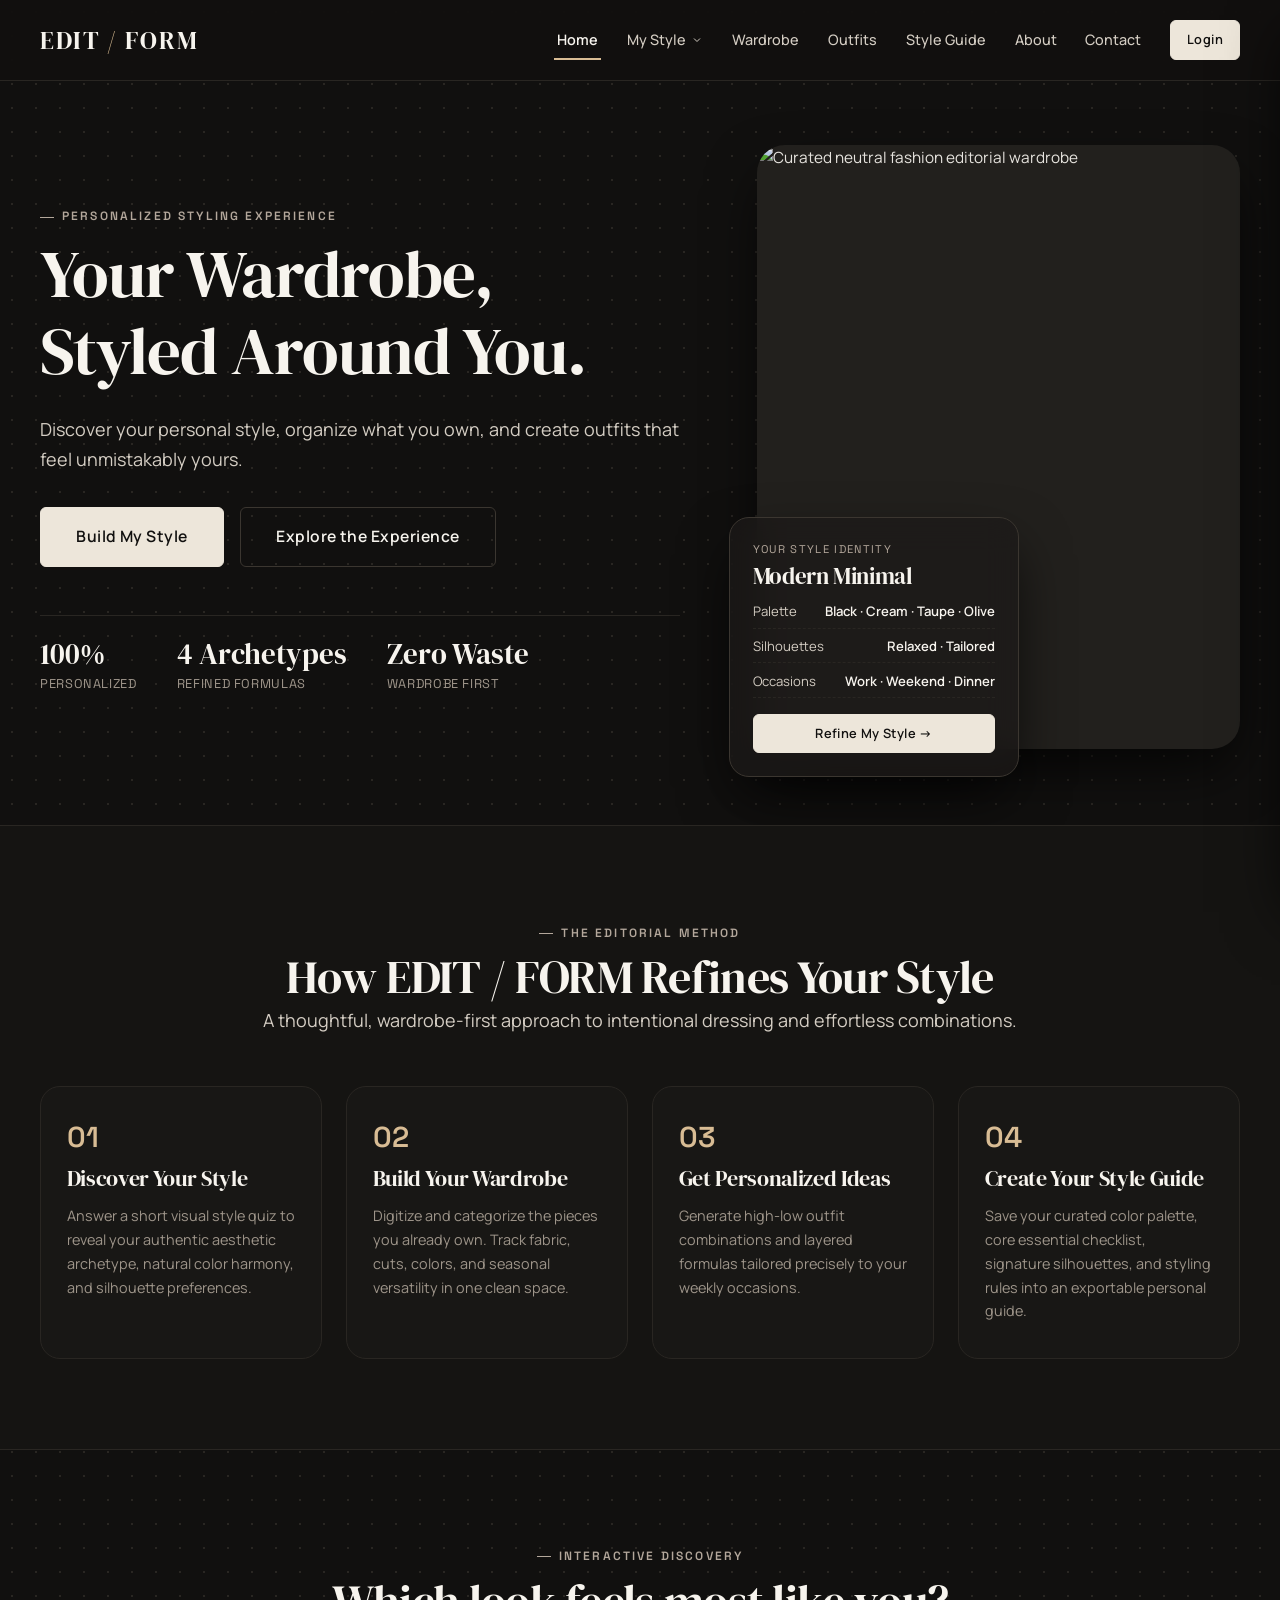
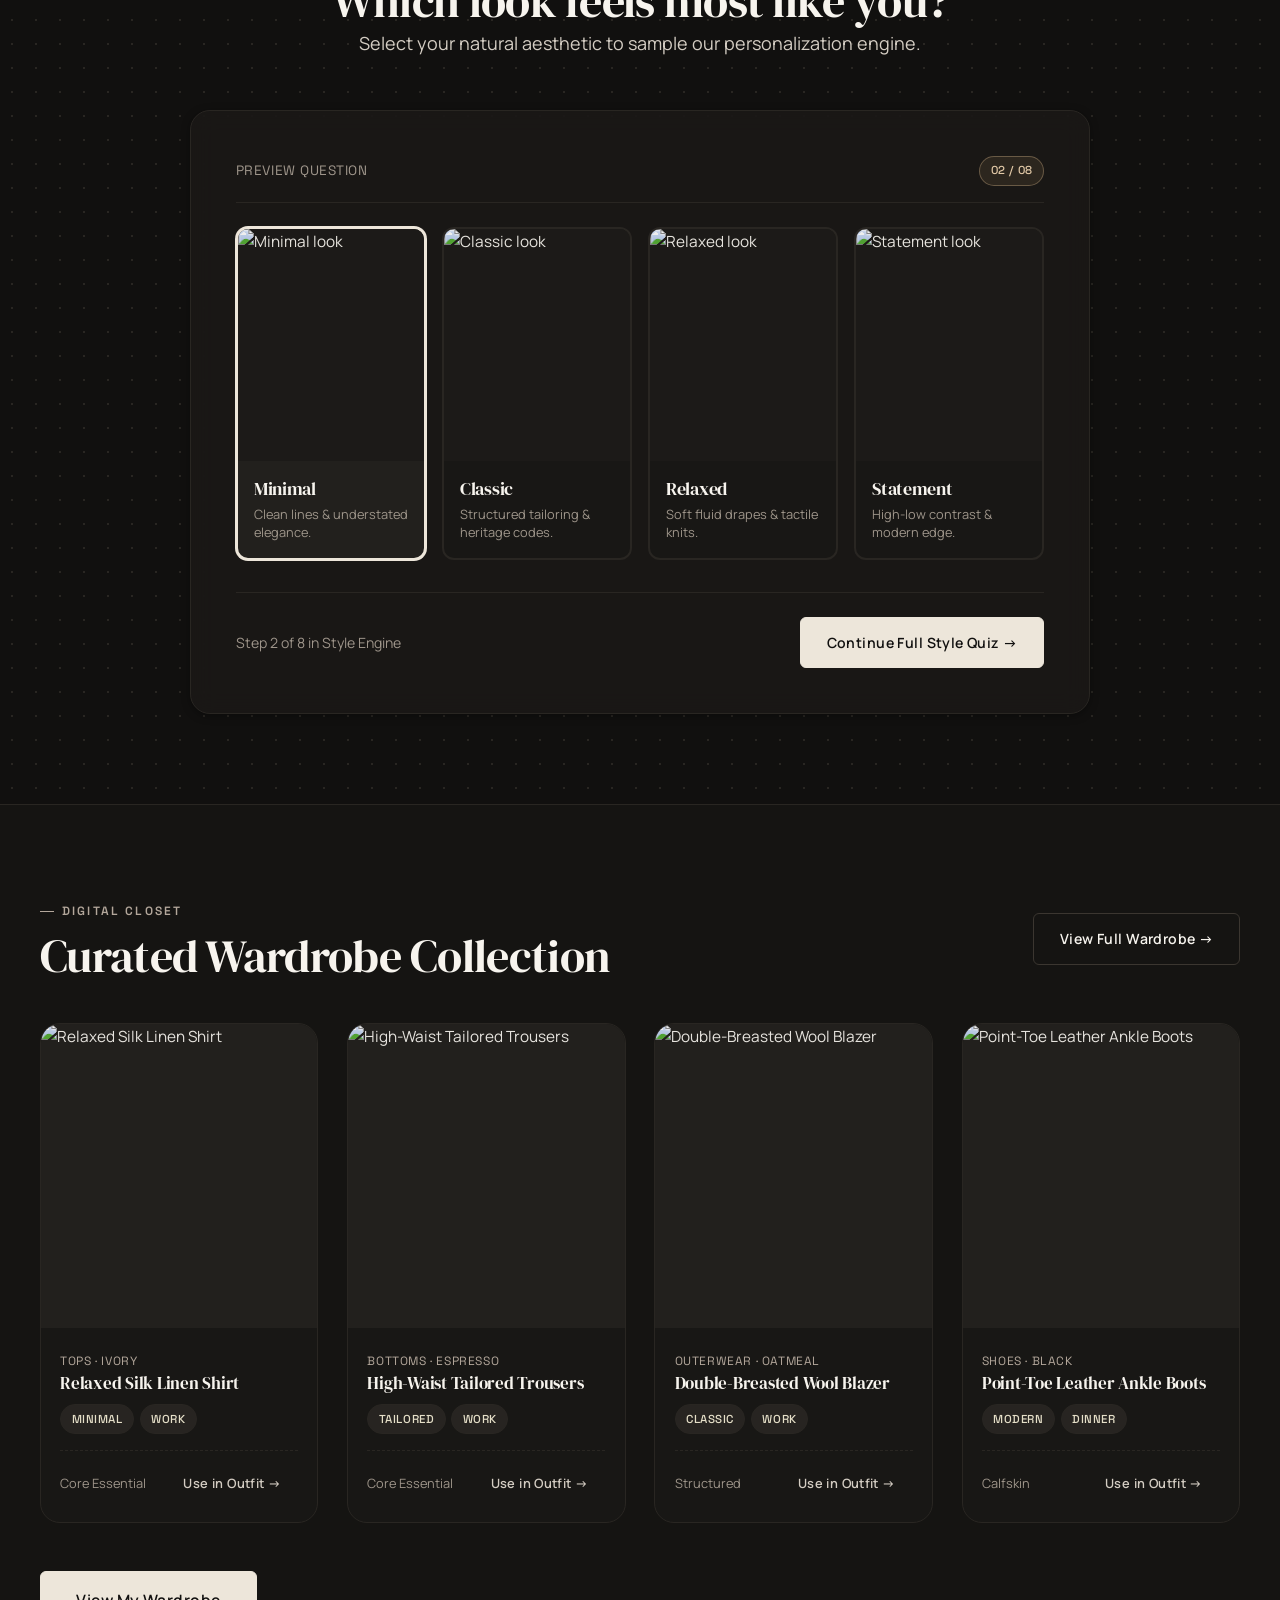
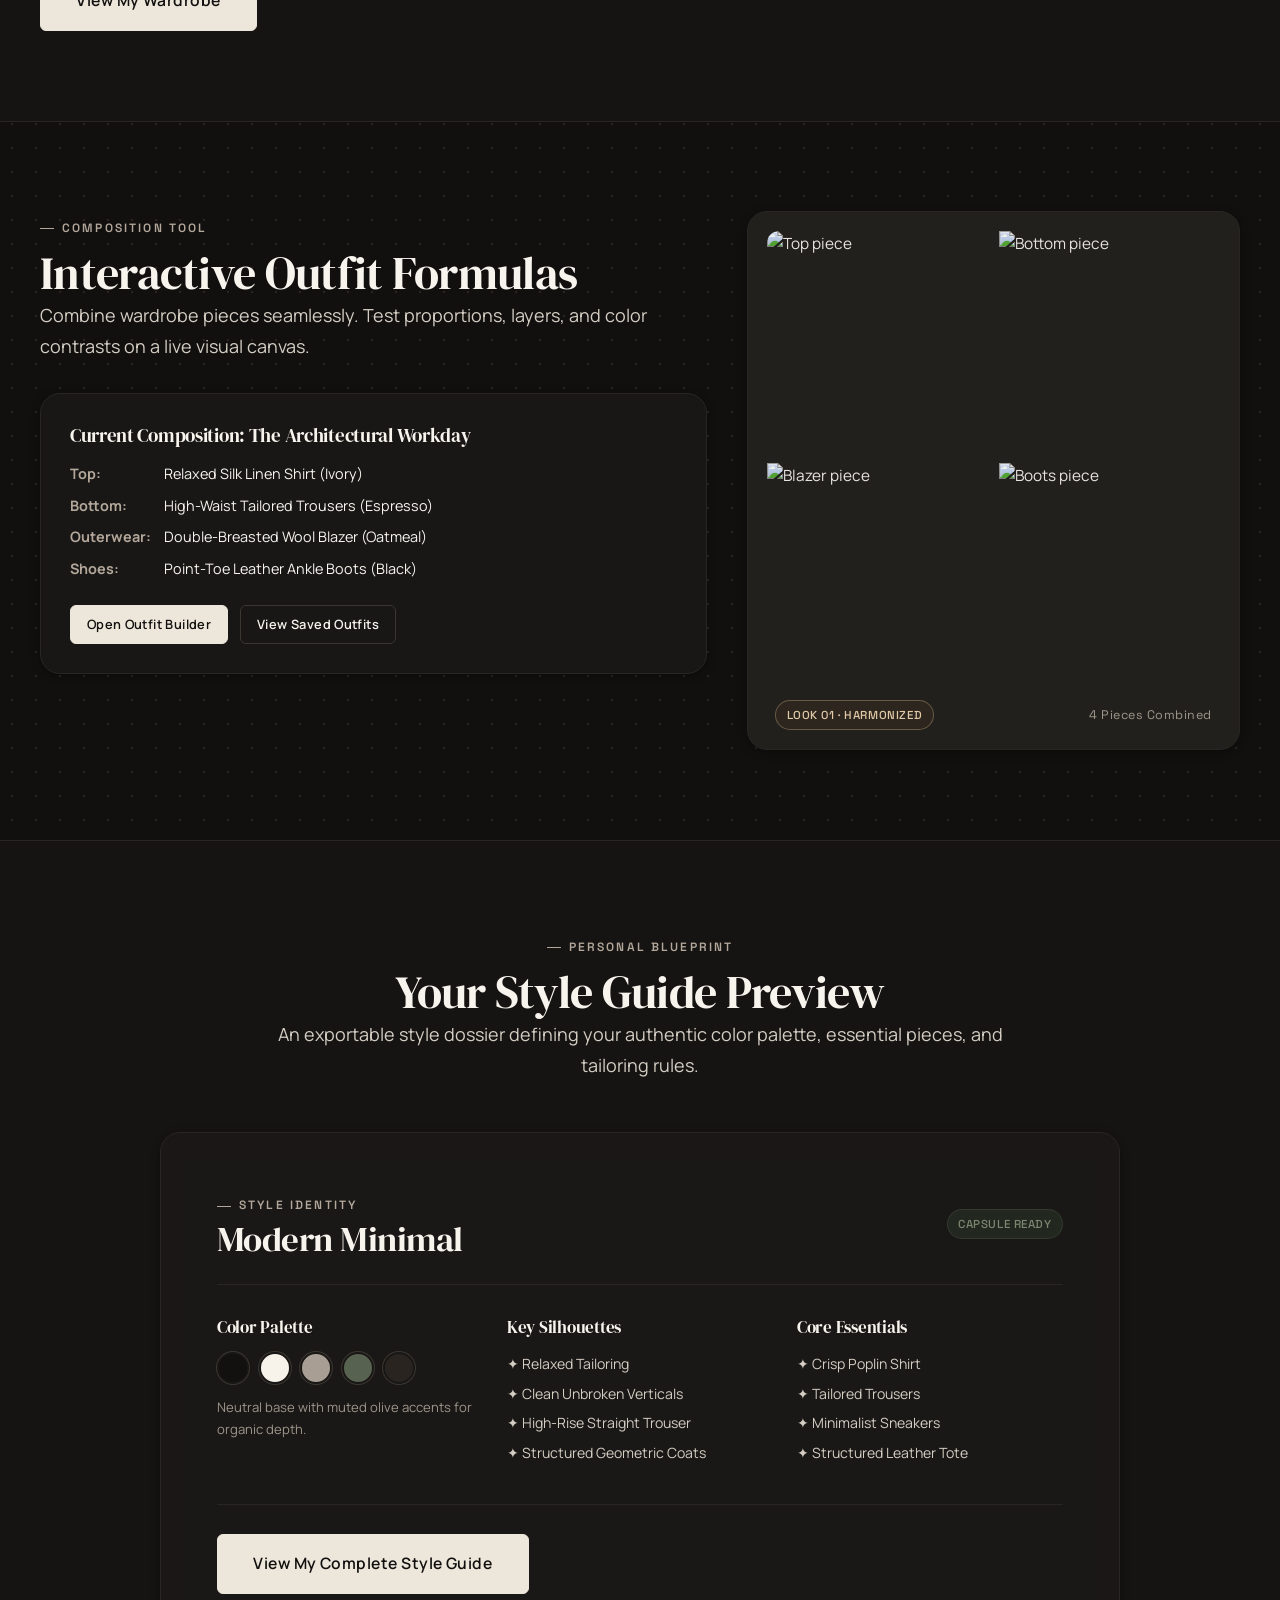
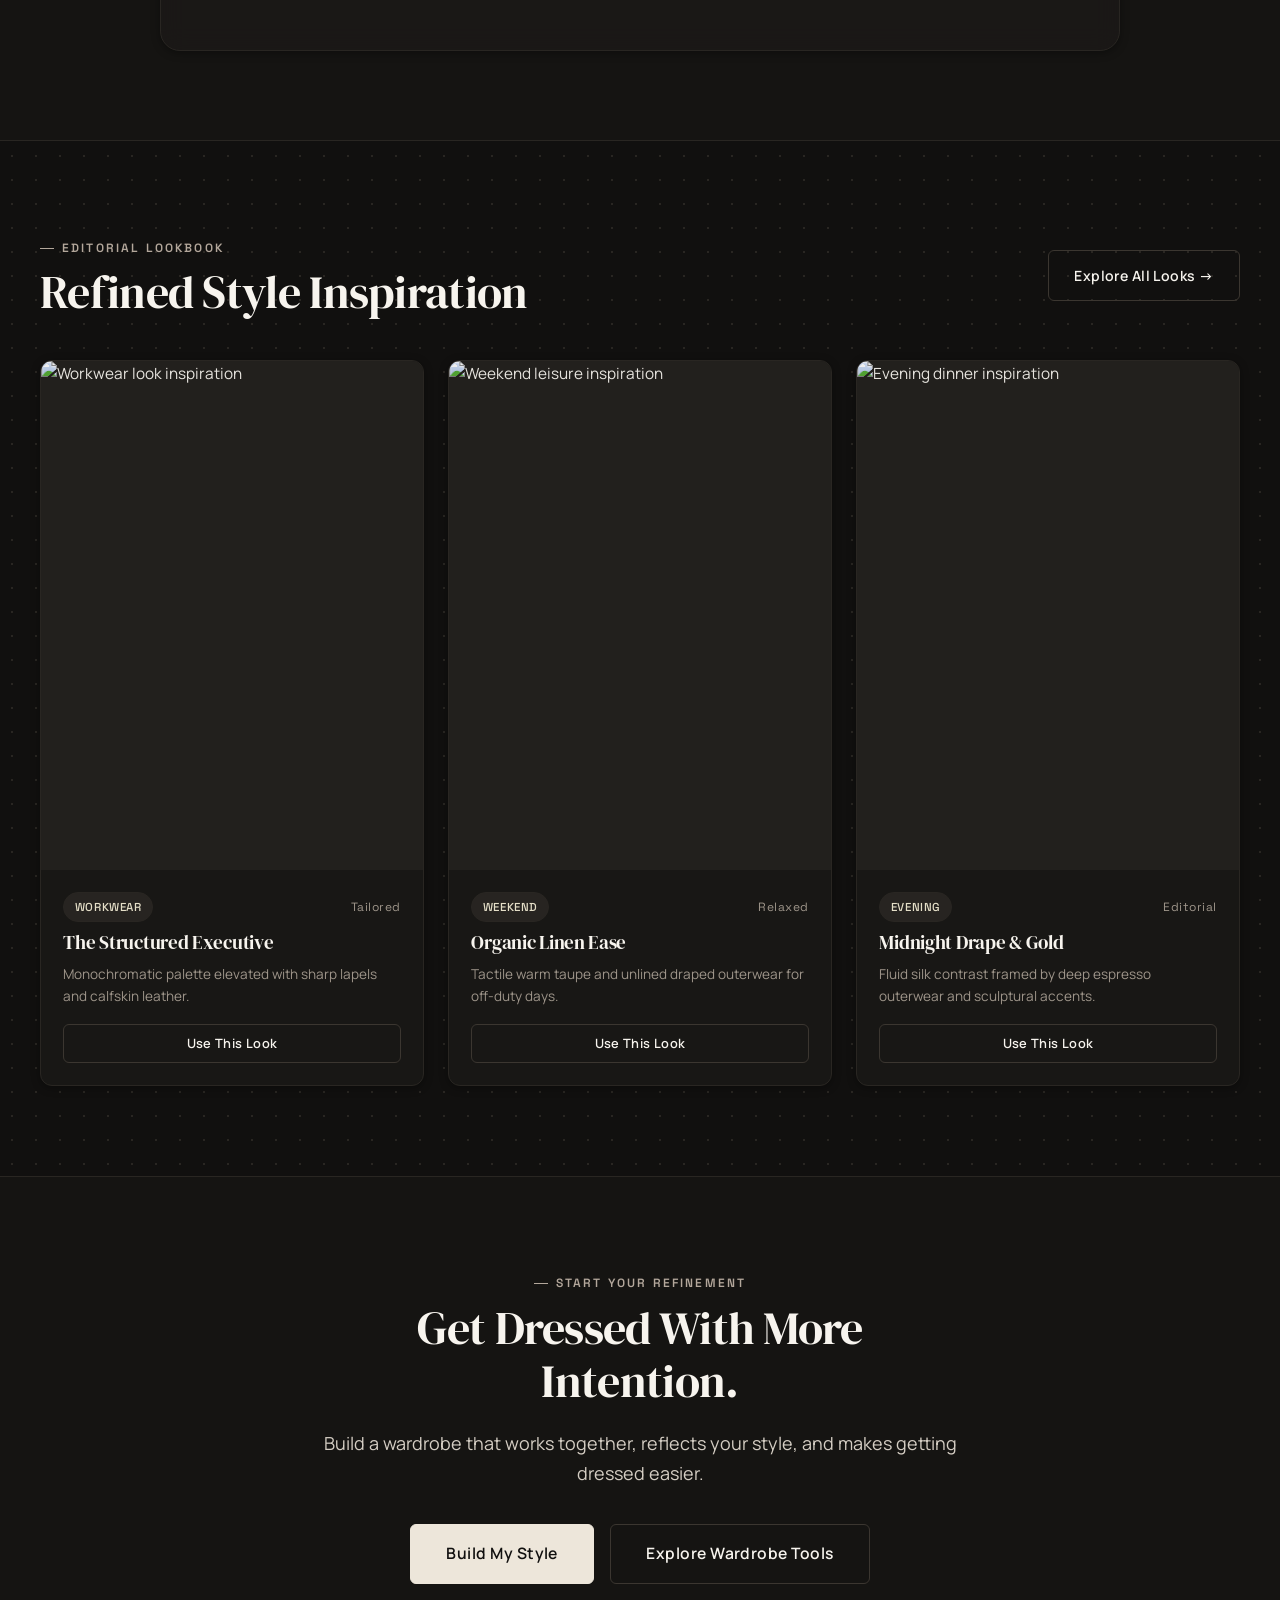
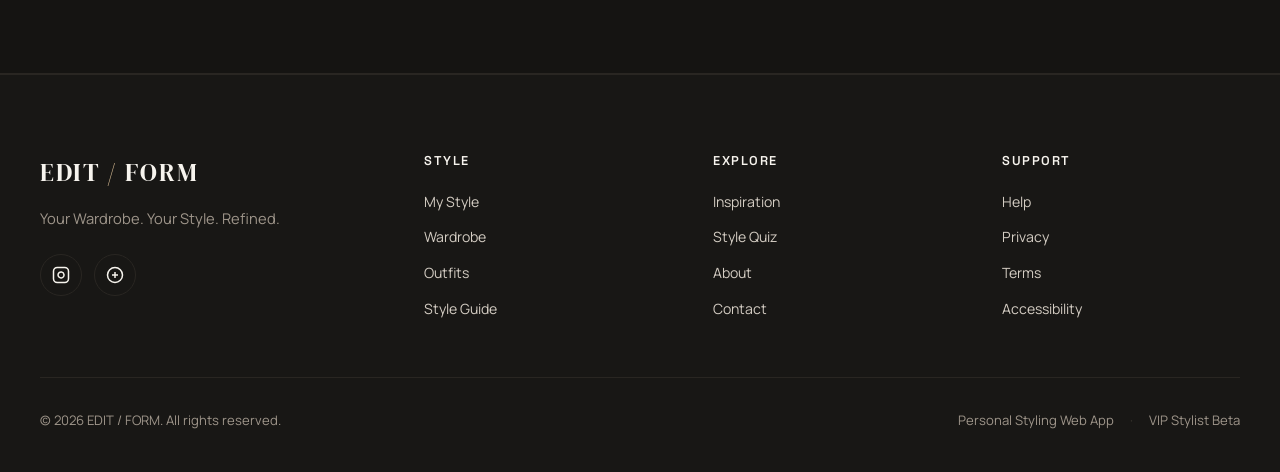
==== commit 06947e3c: "Your commit message" ====
--- a/index.html
+++ b/index.html
@@ -1,5 +1,5 @@
 <!DOCTYPE html>
-<html lang="en" data-theme="light">
+<html lang="en" data-theme="dark">
 <head>
   <meta charset="UTF-8">
   <meta name="viewport" content="width=device-width, initial-scale=1.0">
@@ -10,6 +10,7 @@
   <meta property="og:type" content="website">
 
   <!-- Core Stylesheets -->
+  <link rel="icon" type="image/svg+xml" href="favicon.svg">
   <link rel="stylesheet" href="assets/css/theme.css">
   <link rel="stylesheet" href="assets/css/style.css">
   <link rel="stylesheet" href="assets/css/responsive.css">
@@ -60,39 +61,16 @@
             <a href="style-guide.html" class="nav-link">Style Guide</a>
           </li>
           <li class="nav-item">
-            <a href="inspiration.html" class="nav-link">Inspiration</a>
+            <a href="about.html" class="nav-link">About</a>
           </li>
           <li class="nav-item">
-            <a href="about.html" class="nav-link">About</a>
+            <a href="contact.html" class="nav-link">Contact</a>
           </li>
         </ul>
 
         <!-- Navigation Actions -->
         <div class="nav-actions">
-          <!-- Theme Toggle Button -->
-          <button class="theme-toggle" id="theme-toggle-btn" aria-label="Toggle theme">
-            <svg class="icon-sun" width="18" height="18" viewBox="0 0 24 24" fill="none" stroke="currentColor" stroke-width="2">
-              <circle cx="12" cy="12" r="5"></circle>
-              <line x1="12" y1="1" x2="12" y2="3"></line>
-              <line x1="12" y1="21" x2="12" y2="23"></line>
-              <line x1="4.22" y1="4.22" x2="5.64" y2="5.64"></line>
-              <line x1="18.36" y1="18.36" x2="19.78" y2="19.78"></line>
-              <line x1="1" y1="12" x2="3" y2="12"></line>
-              <line x1="21" y1="12" x2="23" y2="12"></line>
-              <line x1="4.22" y1="19.78" x2="5.64" y2="18.36"></line>
-              <line x1="18.36" y1="5.64" x2="19.78" y2="4.22"></line>
-            </svg>
-            <svg class="icon-moon" width="18" height="18" viewBox="0 0 24 24" fill="none" stroke="currentColor" stroke-width="2">
-              <path d="M21 12.79A9 9 0 1 1 11.21 3 7 7 0 0 0 21 12.79z"></path>
-            </svg>
-          </button>
-
-          <!-- Auth Links -->
-          <a href="login.html" class="nav-link" style="font-weight: 600;">Login</a>
-          <a href="signup.html" class="nav-link" style="font-weight: 600;">Sign Up</a>
-
-          <!-- Primary Mandatory CTA -->
-          <a href="style-quiz.html" class="btn btn-primary btn-sm">Build My Style</a>
+          <a href="login.html" class="btn btn-primary btn-sm">Login</a>
         </div>
       </nav>
 
@@ -136,34 +114,13 @@
         <li><a href="wardrobe.html">Wardrobe</a></li>
         <li><a href="outfits.html">Outfits</a></li>
         <li><a href="style-guide.html">Style Guide</a></li>
-        <li><a href="inspiration.html">Inspiration</a></li>
         <li><a href="about.html">About</a></li>
         <li><a href="contact.html">Contact</a></li>
       </ul>
     </div>
 
     <div class="mobile-actions">
-      <div class="flex-between items-center" style="margin-bottom: 0.8rem;">
-        <span style="font-size: 0.9rem; font-weight: 500;">Appearance</span>
-        <button class="theme-toggle" aria-label="Toggle theme">
-          <svg class="icon-sun" width="18" height="18" viewBox="0 0 24 24" fill="none" stroke="currentColor" stroke-width="2">
-            <circle cx="12" cy="12" r="5"></circle>
-            <line x1="12" y1="1" x2="12" y2="3"></line>
-            <line x1="12" y1="21" x2="12" y2="23"></line>
-            <line x1="4.22" y1="4.22" x2="5.64" y2="5.64"></line>
-            <line x1="18.36" y1="18.36" x2="19.78" y2="19.78"></line>
-            <line x1="1" y1="12" x2="3" y2="12"></line>
-            <line x1="21" y1="12" x2="23" y2="12"></line>
-            <line x1="4.22" y1="19.78" x2="5.64" y2="18.36"></line>
-            <line x1="18.36" y1="5.64" x2="19.78" y2="4.22"></line>
-          </svg>
-          <svg class="icon-moon" width="18" height="18" viewBox="0 0 24 24" fill="none" stroke="currentColor" stroke-width="2">
-            <path d="M21 12.79A9 9 0 1 1 11.21 3 7 7 0 0 0 21 12.79z"></path>
-          </svg>
-        </button>
-      </div>
-      <a href="login.html" class="btn btn-secondary" style="width: 100%;">Login</a>
-      <a href="style-quiz.html" class="btn btn-primary" style="width: 100%;">Build My Style</a>
+      <a href="login.html" class="btn btn-primary" style="width: 100%;">Login</a>
     </div>
   </aside>
 
--- a/assets/css/theme.css
+++ b/assets/css/theme.css
@@ -43,10 +43,85 @@
 }
 
 /* ==========================================================================
-   LIGHT THEME (Default)
+   DARK THEME (Default)
+   Deep espresso, charcoal, rich onyx, warm bronze, champagne, muted olive
+   ========================================================================== */
+:root,
+[data-theme="dark"] {
+  --color-scheme: dark;
+
+  /* Backgrounds */
+  --bg-body: #11100F;           /* Deep espresso charcoal base */
+  --bg-surface: #181715;        /* Rich dark surface */
+  --bg-surface-elevated: #22201D;/* Slightly lifted surface */
+  --bg-surface-subtle: #2B2824;  /* Muted dark surface */
+  --bg-alt: #151412;
+  --bg-overlay: rgba(0, 0, 0, 0.78);
+  --bg-glass: rgba(18, 16, 15, 0.85);
+  --bg-glass-card: rgba(28, 26, 24, 0.75);
+
+  /* Typography Colors */
+  --text-primary: #F7F4EE;       /* Warm ivory white */
+  --text-secondary: #D4CDC3;     /* Soft warm beige */
+  --text-muted: #9E958A;         /* Medium muted taupe */
+  --text-tertiary: #6E675F;      /* Deep taupe */
+  --text-inverse: #11100F;
+
+  /* Borders & Dividers */
+  --border-subtle: #292622;
+  --border-medium: #3B3630;
+  --border-focus: #D8BC94;
+  --border-accent: #D8BC94;
+
+  /* Brand Accents & Editorial Palette */
+  --accent-primary: #EDE6DA;     /* Warm ivory button primary in dark mode */
+  --accent-primary-hover: #FFFFFF;
+  --accent-gold: #D8BC94;        /* Soft Champagne (illuminated) */
+  --accent-gold-light: #2C261E;
+  --accent-olive: #7B8770;       /* Muted Olive */
+  --accent-olive-light: #222720;
+  --accent-taupe: #B3A79B;       /* Warm Taupe */
+  --accent-taupe-light: #282420;
+  --accent-terracotta: #C97762;  /* Earthy Terracotta */
+  --accent-terracotta-light: #2E1F1A;
+  --accent-cream: #282420;
+
+  /* Feedback / Status */
+  --status-success: #6EE7B7;
+  --status-success-bg: #064E3B;
+  --status-warning: #FDE047;
+  --status-warning-bg: #713F12;
+  --status-error: #FCA5A5;
+  --status-error-bg: #7F1D1D;
+  --status-info: #93C5FD;
+  --status-info-bg: #1E3A5F;
+
+  /* Interactive States */
+  --interactive-hover: rgba(255, 255, 255, 0.05);
+  --interactive-active: rgba(255, 255, 255, 0.09);
+
+  /* Badge / Tag */
+  --badge-bg: #272421;
+  --badge-text: #E5DFC8;
+
+  /* Inputs */
+  --input-bg: #1B1917;
+  --input-border: #38332E;
+  --input-focus-border: #D8BC94;
+  --input-placeholder: #736C64;
+
+  /* Elevation / Shadows */
+  --shadow-subtle: 0 2px 8px rgba(0, 0, 0, 0.35);
+  --shadow-card: 0 8px 24px -4px rgba(0, 0, 0, 0.45);
+  --shadow-hover: 0 16px 36px -6px rgba(0, 0, 0, 0.6);
+  --shadow-modal: 0 24px 60px -12px rgba(0, 0, 0, 0.85);
+  --shadow-glow: 0 0 30px rgba(216, 188, 148, 0.15);
+}
+
+/* ==========================================================================
+   LIGHT THEME
    Warm ivory, soft beige, espresso, charcoal, taupe, muted olive, champagne
    ========================================================================== */
-:root,
 [data-theme="light"] {
   --color-scheme: light;
 
@@ -109,81 +184,6 @@
   --input-border: #DED6C9;
   --input-focus-border: #1C1917;
   --input-placeholder: #9E968E;
-}
-
-/* ==========================================================================
-   DARK THEME
-   Deep espresso, charcoal, rich onyx, warm bronze, champagne, muted olive
-   ========================================================================== */
-[data-theme="dark"] {
-  --color-scheme: dark;
-
-  /* Backgrounds */
-  --bg-body: #11100F;           /* Deep espresso charcoal base */
-  --bg-surface: #181715;        /* Rich dark surface */
-  --bg-surface-elevated: #22201D;/* Slightly lifted surface */
-  --bg-surface-subtle: #2B2824;  /* Muted dark surface */
-  --bg-alt: #151412;
-  --bg-overlay: rgba(0, 0, 0, 0.78);
-  --bg-glass: rgba(18, 16, 15, 0.85);
-  --bg-glass-card: rgba(28, 26, 24, 0.75);
-
-  /* Typography Colors */
-  --text-primary: #F7F4EE;       /* Warm ivory white */
-  --text-secondary: #D4CDC3;     /* Soft warm beige */
-  --text-muted: #9E958A;         /* Medium muted taupe */
-  --text-tertiary: #6E675F;      /* Deep taupe */
-  --text-inverse: #11100F;
-
-  /* Borders & Dividers */
-  --border-subtle: #292622;
-  --border-medium: #3B3630;
-  --border-focus: #D8BC94;
-  --border-accent: #D8BC94;
-
-  /* Brand Accents & Editorial Palette */
-  --accent-primary: #EDE6DA;     /* Warm ivory button primary in dark mode */
-  --accent-primary-hover: #FFFFFF;
-  --accent-gold: #D8BC94;        /* Soft Champagne (illuminated) */
-  --accent-gold-light: #2C261E;
-  --accent-olive: #7B8770;       /* Muted Olive */
-  --accent-olive-light: #222720;
-  --accent-taupe: #B3A79B;       /* Warm Taupe */
-  --accent-taupe-light: #282420;
-  --accent-terracotta: #C97762;  /* Earthy Terracotta */
-  --accent-terracotta-light: #2E1F1A;
-  --accent-cream: #282420;
-
-  /* Feedback / Status */
-  --status-success: #6EE7B7;
-  --status-success-bg: #064E3B;
-  --status-warning: #FDE047;
-  --status-warning-bg: #713F12;
-  --status-error: #FCA5A5;
-  --status-error-bg: #7F1D1D;
-  --status-info: #93C5FD;
-  --status-info-bg: #1E3A5F;
-
-  /* Interactive States */
-  --interactive-hover: rgba(255, 255, 255, 0.05);
-  --interactive-active: rgba(255, 255, 255, 0.09);
-
-  /* Badge / Tag */
-  --badge-bg: #272421;
-  --badge-text: #E5DFC8;
-
-  /* Inputs */
-  --input-bg: #1B1917;
-  --input-border: #38332E;
-  --input-focus-border: #D8BC94;
-  --input-placeholder: #736C64;
-
-  /* Elevation / Shadows */
-  --shadow-subtle: 0 2px 8px rgba(0, 0, 0, 0.35);
-  --shadow-card: 0 8px 24px -4px rgba(0, 0, 0, 0.45);
-  --shadow-hover: 0 16px 36px -6px rgba(0, 0, 0, 0.6);
-  --shadow-modal: 0 24px 60px -12px rgba(0, 0, 0, 0.85);
-  --shadow-glow: 0 0 30px rgba(216, 188, 148, 0.15);
 }
 
 /* Image treatment for dark mode subtle brightness moderation */
--- a/assets/css/style.css
+++ b/assets/css/style.css
@@ -1308,9 +1308,13 @@
 
 .wardrobe-card .item-title {
   font-family: var(--font-editorial);
-  font-size: 1.2rem;
+  font-size: clamp(1.05rem, 1.2vw, 1.15rem);
   color: var(--text-primary);
   margin-bottom: 0.6rem;
+  white-space: nowrap;
+  overflow: hidden;
+  text-overflow: ellipsis;
+  line-height: 1.3;
 }
 
 .wardrobe-card .item-tags {
@@ -1587,55 +1591,123 @@
 }
 
 /* --------------------------------------------------------------------------
-   Authentication Pages (Split-Screen Editorial Layout)
+   Authentication Pages (Centered Card Layout)
    -------------------------------------------------------------------------- */
 .auth-wrapper {
-  min-height: calc(100vh - 80px);
+  min-height: 100vh;
+  display: flex;
+  align-items: center;
+  justify-content: center;
+  padding: 2.5rem 1.5rem;
+  background-color: var(--bg-body);
+  position: relative;
+  overflow: hidden;
+}
+
+.auth-wrapper::before {
+  content: '';
+  position: absolute;
+  top: -15%;
+  left: 50%;
+  transform: translateX(-50%);
+  width: 600px;
+  height: 600px;
+  background: radial-gradient(circle, rgba(216, 188, 148, 0.08) 0%, rgba(0,0,0,0) 70%);
+  pointer-events: none;
+  z-index: 0;
+}
+
+.auth-form-container {
+  width: 100%;
+  max-width: 460px;
+  position: relative;
+  z-index: 1;
+}
+
+.auth-form-card {
+  width: 100%;
+  background: var(--bg-surface);
+  border: 1px solid var(--border-subtle);
+  border-radius: var(--radius-xl);
+  padding: clamp(2rem, 5vw, 3rem);
+  box-shadow: var(--shadow-card);
+}
+
+.auth-brand-header {
+  text-align: center;
+  margin-bottom: 2rem;
+}
+
+.auth-brand-header .brand-logo {
+  font-size: 1.5rem;
+  display: inline-flex;
+  align-items: center;
+  justify-content: center;
+  gap: 0.3rem;
+  letter-spacing: 0.15em;
+}
+
+.auth-header {
+  text-align: center;
+  margin-bottom: 2rem;
+}
+
+.auth-divider {
+  display: flex;
+  align-items: center;
+  text-align: center;
+  margin: 1.6rem 0 1.2rem;
+  color: var(--text-tertiary);
+  font-size: 0.78rem;
+  font-family: var(--font-mono);
+  letter-spacing: 0.06em;
+  text-transform: uppercase;
+}
+
+.auth-divider::before,
+.auth-divider::after {
+  content: '';
+  flex: 1;
+  border-bottom: 1px solid var(--border-subtle);
+}
+
+.auth-divider span {
+  padding: 0 1rem;
+}
+
+.social-auth-grid {
   display: grid;
-  grid-template-columns: 1.1fr 0.9fr;
-}
-
-.auth-visual {
-  position: relative;
-  background-color: var(--bg-surface-elevated);
-  overflow: hidden;
-}
-
-.auth-visual img {
-  width: 100%;
-  height: 100%;
-  object-fit: cover;
-}
-
-.auth-visual-quote {
-  position: absolute;
-  bottom: 3rem;
-  left: 3rem;
-  right: 3rem;
-  padding: 2rem;
-  background: var(--bg-glass-card);
-  backdrop-filter: blur(16px);
-  -webkit-backdrop-filter: blur(16px);
-  border-radius: var(--radius-lg);
-  border: 1px solid var(--border-subtle);
-  color: var(--text-primary);
-}
-
-.auth-form-container {
-  display: flex;
+  grid-template-columns: 1fr 1fr;
+  gap: 0.85rem;
+  margin-bottom: 1.5rem;
+}
+
+.social-btn {
+  display: inline-flex;
   align-items: center;
   justify-content: center;
-  padding: clamp(2rem, 5vw, 4.5rem);
-  background: var(--bg-surface);
-}
-
-.auth-form-card {
-  width: 100%;
-  max-width: 440px;
-}
-
-.auth-header {
-  margin-bottom: 2rem;
+  gap: 0.65rem;
+  width: 100%;
+  padding: 0.75rem 1rem;
+  font-size: 0.88rem;
+  font-weight: 500;
+  border: 1px solid var(--border-medium);
+  background: var(--bg-surface-elevated);
+  color: var(--text-primary);
+  border-radius: var(--radius-sm);
+  transition: all var(--transition-fast);
+  cursor: pointer;
+}
+
+.social-btn:hover {
+  background: var(--interactive-hover);
+  border-color: var(--border-accent);
+  color: var(--text-primary);
+  transform: translateY(-2px);
+}
+
+.social-btn svg {
+  flex-shrink: 0;
 }
 
 .form-group {
@@ -1867,6 +1939,131 @@
   color: var(--text-muted);
   flex-wrap: wrap;
   gap: 1rem;
+}
+
+/* --------------------------------------------------------------------------
+   Contact Page: Social Grid & Atelier Map
+   -------------------------------------------------------------------------- */
+.contact-social-grid {
+  display: grid;
+  grid-template-columns: repeat(auto-fit, minmax(130px, 1fr));
+  gap: 0.85rem;
+}
+
+.contact-social-card {
+  display: flex;
+  flex-direction: column;
+  align-items: center;
+  text-align: center;
+  padding: 1.1rem 0.8rem;
+  background: var(--bg-surface-glass);
+  border: 1px solid var(--border-subtle);
+  border-radius: var(--radius-md);
+  color: var(--text-primary);
+  text-decoration: none;
+  transition: all var(--transition-medium);
+}
+
+.contact-social-card:hover {
+  background: var(--bg-surface-elevated);
+  border-color: var(--accent-gold);
+  transform: translateY(-3px);
+  color: var(--accent-gold);
+  box-shadow: 0 10px 25px rgba(0,0,0,0.25);
+}
+
+.contact-social-card svg {
+  margin-bottom: 0.5rem;
+  transition: transform var(--transition-fast);
+}
+
+.contact-social-card:hover svg {
+  transform: scale(1.15);
+}
+
+.contact-social-name {
+  font-family: var(--font-body);
+  font-size: 0.85rem;
+  font-weight: 600;
+  margin-bottom: 0.15rem;
+}
+
+.contact-social-handle {
+  font-family: var(--font-mono);
+  font-size: 0.7rem;
+  color: var(--text-muted);
+}
+
+.atelier-map-card {
+  background: var(--bg-surface);
+  border: 1px solid var(--border-subtle);
+  border-radius: var(--radius-xl);
+  overflow: hidden;
+  box-shadow: var(--shadow-card);
+}
+
+.map-embed-wrapper {
+  position: relative;
+  width: 100%;
+  height: 380px;
+  background: #11100F;
+}
+
+.map-embed-wrapper iframe {
+  width: 100%;
+  height: 100%;
+  border: none;
+  filter: invert(90%) hue-rotate(180deg) contrast(90%) grayscale(20%);
+}
+
+[data-theme="light"] .map-embed-wrapper iframe {
+  filter: none;
+}
+
+.map-location-badge {
+  position: absolute;
+  top: 1.5rem;
+  left: 1.5rem;
+  background: rgba(17, 16, 15, 0.88);
+  backdrop-filter: blur(12px);
+  -webkit-backdrop-filter: blur(12px);
+  border: 1px solid var(--border-medium);
+  padding: 1rem 1.25rem;
+  border-radius: var(--radius-md);
+  max-width: 320px;
+  box-shadow: var(--shadow-modal);
+  z-index: 10;
+}
+
+/* --------------------------------------------------------------------------
+   Wardrobe Analytics & Capsule Balance Section
+   -------------------------------------------------------------------------- */
+.analytics-meter-bar {
+  width: 100%;
+  height: 8px;
+  background: var(--bg-surface-elevated);
+  border-radius: 4px;
+  overflow: hidden;
+  margin-top: 0.4rem;
+  margin-bottom: 0.8rem;
+  display: flex;
+}
+
+.analytics-meter-fill {
+  height: 100%;
+  transition: width 0.6s ease;
+}
+
+.care-tag-chip {
+  display: inline-flex;
+  align-items: center;
+  gap: 0.4rem;
+  padding: 0.35rem 0.75rem;
+  background: var(--bg-surface-glass);
+  border: 1px solid var(--border-subtle);
+  border-radius: var(--radius-full);
+  font-size: 0.75rem;
+  font-family: var(--font-mono);
 }
 
 /* --------------------------------------------------------------------------
--- a/assets/css/responsive.css
+++ b/assets/css/responsive.css
@@ -34,7 +34,7 @@
 }
 
 /* --------------------------------------------------------------------------
-   Tablet & iPad Landscapes (max-width: 1024px)
+   Tablet & iPad Landscapes & 1024px View (max-width: 1024px)
    -------------------------------------------------------------------------- */
 @media (max-width: 1024px) {
   .nav-desktop {
@@ -69,33 +69,67 @@
     grid-template-columns: repeat(2, 1fr);
     gap: 2.5rem;
   }
-  .auth-wrapper {
-    grid-template-columns: 1fr;
-  }
-  .auth-visual {
-    display: none;
-  }
-  .grid-3 {
-    grid-template-columns: repeat(2, 1fr);
-  }
-  .grid-4 {
-    grid-template-columns: repeat(2, 1fr);
-  }
+
+  /* Align 2 cards in one row across all sections on all pages */
+  .grid-2,
+  .grid-3,
+  .grid-4,
+  .steps-grid,
+  .wardrobe-grid,
+  .outfits-grid,
+  .quiz-options-grid,
+  .curated-grid,
+  #home-quiz-preview-grid,
+  #guide-palette-container,
+  #guide-silhouettes-container,
+  #guide-essentials-container,
+  #guide-formulas-container,
+  #profile-palette-grid,
+  #profile-silhouettes-grid,
+  #slot-options-grid {
+    grid-template-columns: repeat(2, 1fr) !important;
+    gap: 1.5rem !important;
+  }
+
+  /* Last odd-numbered card centered horizontally across both columns */
+  .grid-2 > :last-child:nth-child(odd),
+  .grid-3 > :last-child:nth-child(odd),
+  .grid-4 > :last-child:nth-child(odd),
+  .steps-grid > :last-child:nth-child(odd),
+  .wardrobe-grid > :last-child:nth-child(odd),
+  .outfits-grid > :last-child:nth-child(odd),
+  .quiz-options-grid > :last-child:nth-child(odd),
+  .curated-grid > :last-child:nth-child(odd),
+  #home-quiz-preview-grid > :last-child:nth-child(odd),
+  #guide-palette-container > :last-child:nth-child(odd),
+  #guide-silhouettes-container > :last-child:nth-child(odd),
+  #guide-essentials-container > :last-child:nth-child(odd),
+  #guide-formulas-container > :last-child:nth-child(odd),
+  #profile-palette-grid > :last-child:nth-child(odd),
+  #profile-silhouettes-grid > :last-child:nth-child(odd),
+  #slot-options-grid > :last-child:nth-child(odd) {
+    grid-column: 1 / -1 !important;
+    justify-self: center !important;
+    width: 100% !important;
+    max-width: 520px !important;
+  }
+
+  .inspiration-masonry {
+    column-count: 2 !important;
+  }
+
   .quiz-result-grid {
     grid-template-columns: 1fr;
   }
 }
 
 /* --------------------------------------------------------------------------
-   Small Tablets & Large Phones (max-width: 768px)
+   Small Tablets (max-width: 768px)
    -------------------------------------------------------------------------- */
 @media (max-width: 768px) {
   .navbar {
     height: 70px;
   }
-  .steps-grid {
-    grid-template-columns: 1fr;
-  }
   .wardrobe-toolbar {
     flex-direction: column;
     align-items: stretch;
@@ -114,22 +148,44 @@
   .canvas-slots-grid {
     grid-template-columns: 1fr;
   }
-  .inspiration-masonry {
-    column-count: 1;
-  }
+  .footer-grid {
+    grid-template-columns: repeat(2, 1fr);
+    gap: 2rem;
+  }
+  .footer-bottom {
+    flex-direction: column;
+    text-align: center;
+    gap: 0.8rem;
+  }
+}
+
+/* --------------------------------------------------------------------------
+   Mobile Phones (max-width: 580px)
+   -------------------------------------------------------------------------- */
+@media (max-width: 580px) {
   .grid-2,
   .grid-3,
-  .grid-4 {
-    grid-template-columns: 1fr;
+  .grid-4,
+  .steps-grid,
+  .wardrobe-grid,
+  .outfits-grid {
+    grid-template-columns: 1fr !important;
+  }
+  .grid-2 > :last-child:nth-child(odd),
+  .grid-3 > :last-child:nth-child(odd),
+  .grid-4 > :last-child:nth-child(odd),
+  .steps-grid > :last-child:nth-child(odd),
+  .wardrobe-grid > :last-child:nth-child(odd),
+  .outfits-grid > :last-child:nth-child(odd) {
+    grid-column: 1 / -1 !important;
+    max-width: 100% !important;
+  }
+  .inspiration-masonry {
+    column-count: 1 !important;
   }
   .footer-grid {
-    grid-template-columns: 1fr;
+    grid-template-columns: 1fr !important;
     gap: 2rem;
-  }
-  .footer-bottom {
-    flex-direction: column;
-    text-align: center;
-    gap: 0.8rem;
   }
   .quiz-options-grid {
     grid-template-columns: 1fr 1fr;
@@ -184,6 +240,17 @@
   }
   .modal-content {
     padding: 1.5rem 1.2rem;
+  }
+  .map-location-badge {
+    position: static;
+    border-radius: 0;
+    max-width: 100%;
+  }
+  .map-embed-wrapper {
+    height: auto;
+  }
+  .map-embed-wrapper iframe {
+    height: 280px;
   }
   #toast-container {
     left: 1rem;
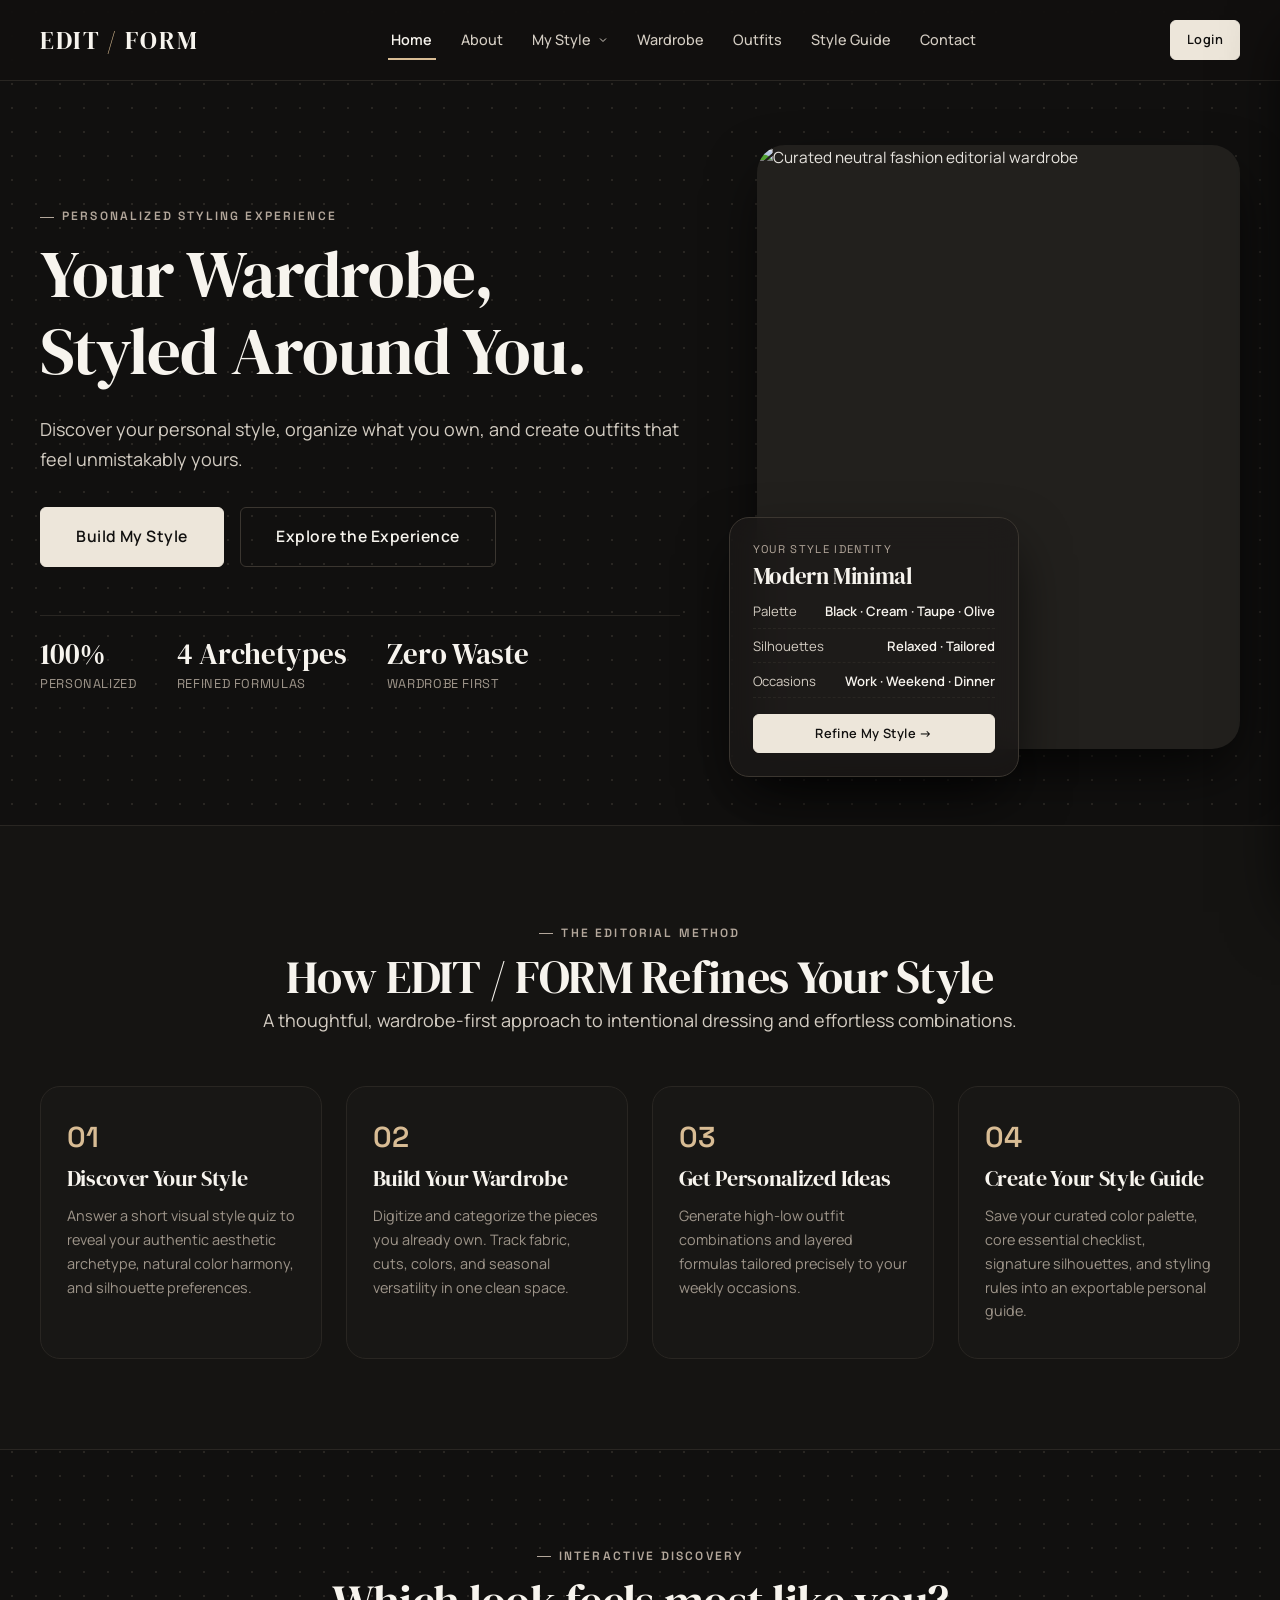
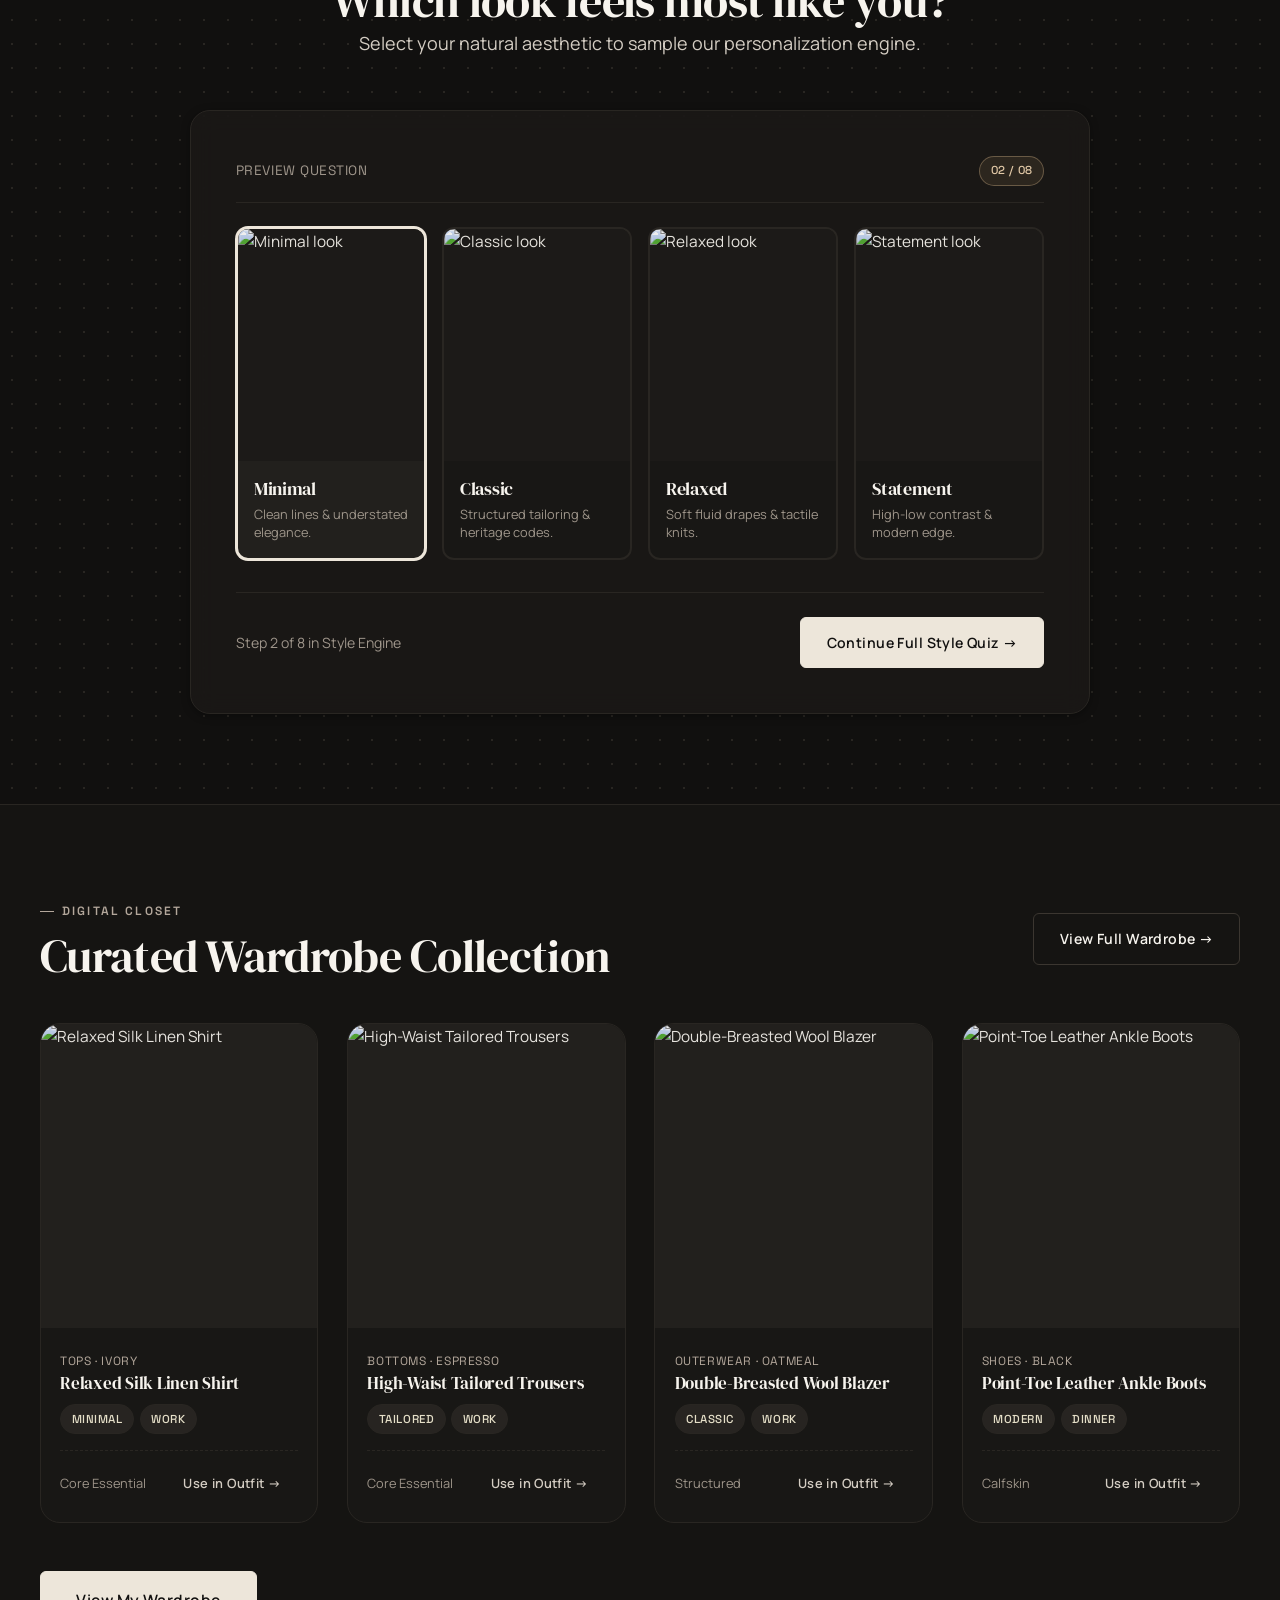
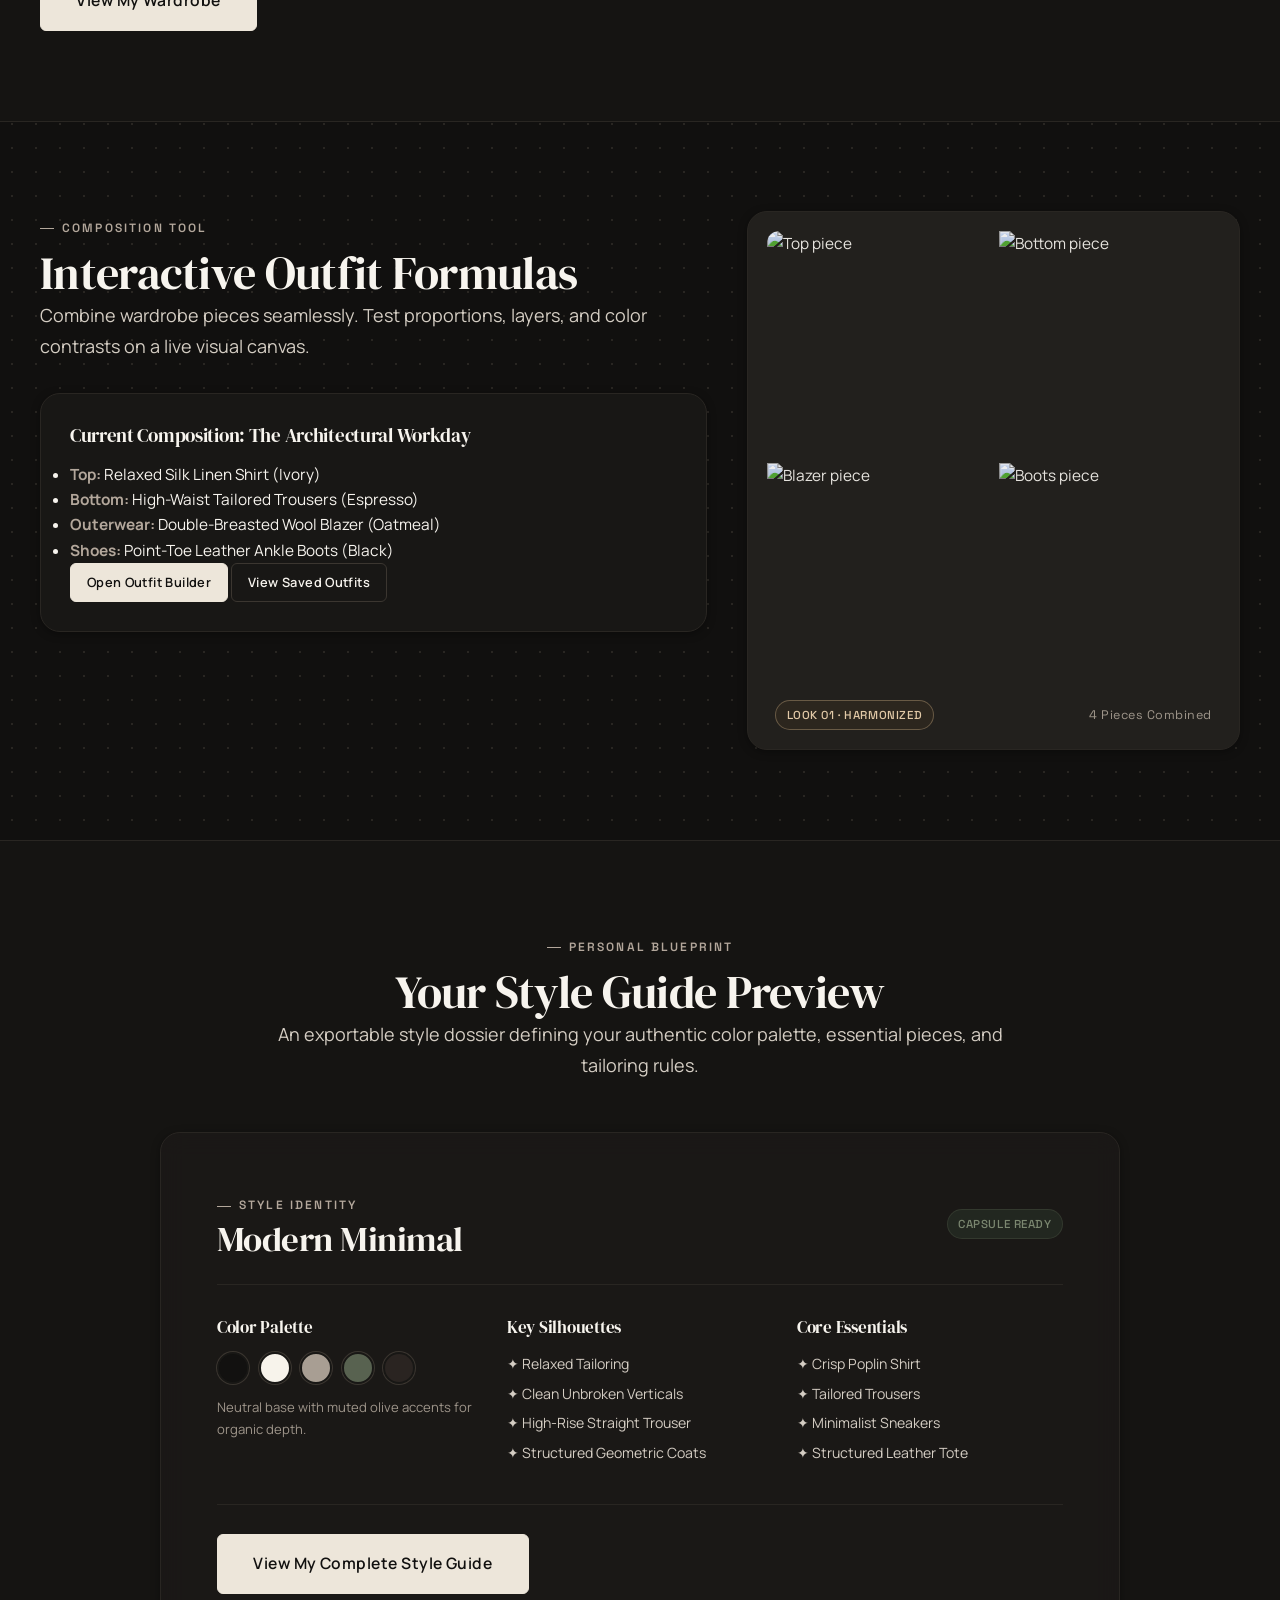
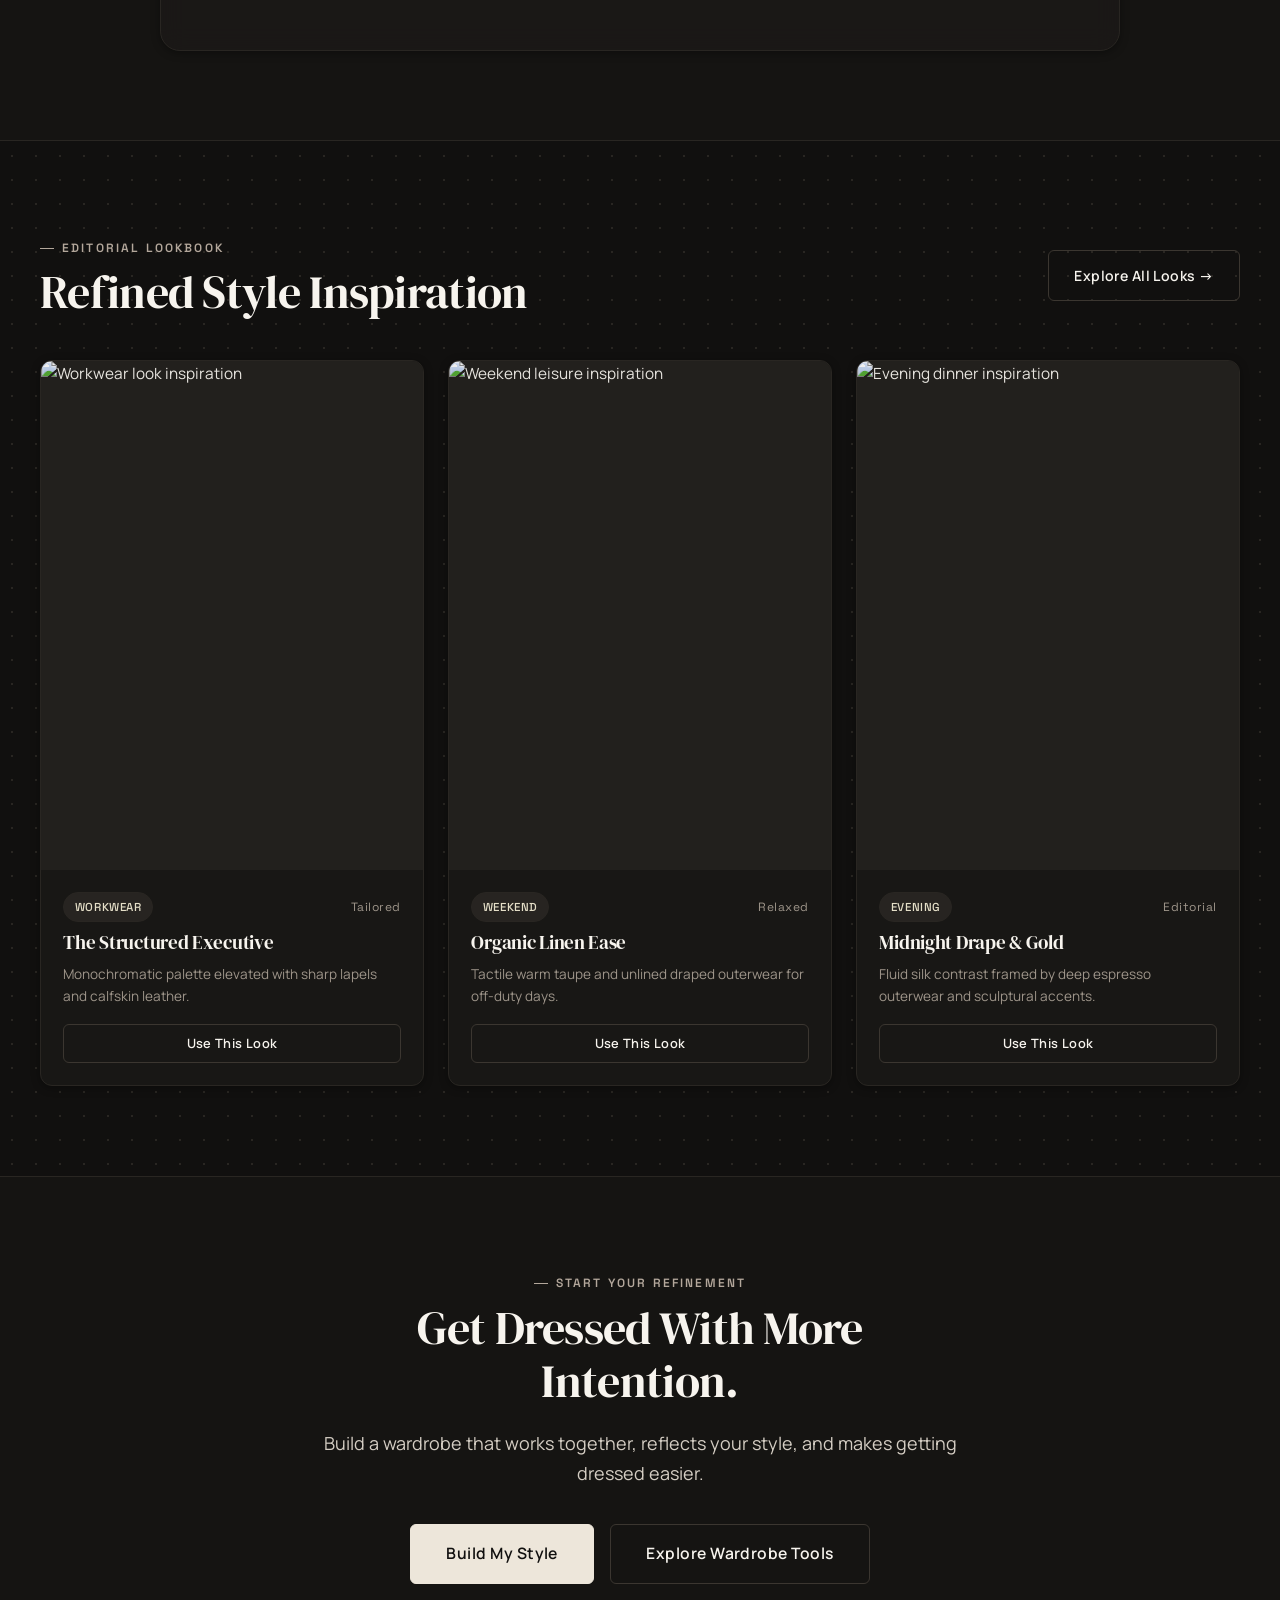
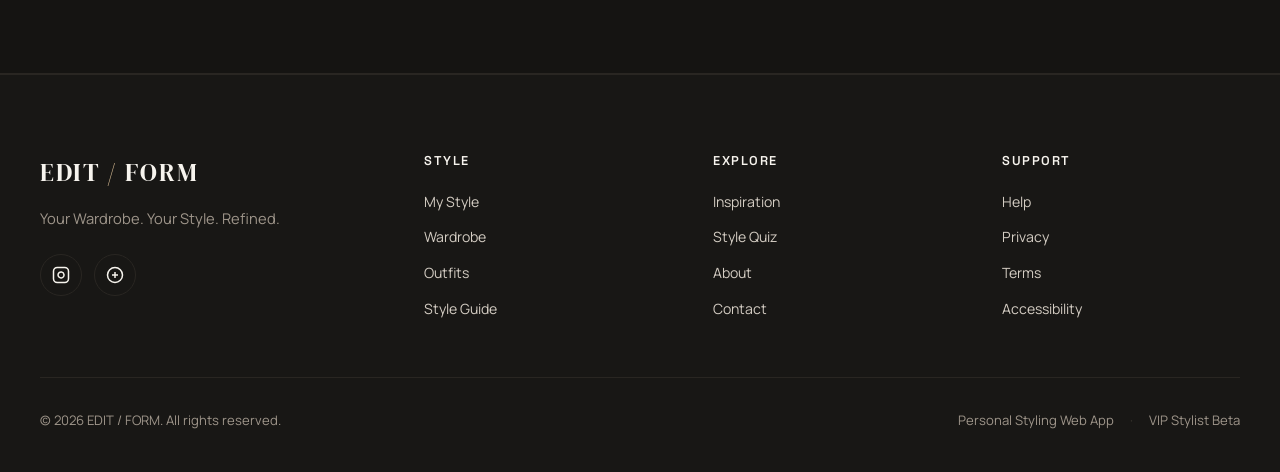
==== commit ed7b32bd: "Your commit message" ====
--- a/index.html
+++ b/index.html
@@ -35,6 +35,9 @@
         <ul class="nav-links">
           <li class="nav-item">
             <a href="index.html" class="nav-link active">Home</a>
+          </li>
+          <li class="nav-item">
+            <a href="about.html" class="nav-link">About</a>
           </li>
           <li class="nav-item">
             <a href="style-profile.html" class="nav-link dropdown-toggle" aria-expanded="false" aria-haspopup="true">
@@ -61,9 +64,6 @@
             <a href="style-guide.html" class="nav-link">Style Guide</a>
           </li>
           <li class="nav-item">
-            <a href="about.html" class="nav-link">About</a>
-          </li>
-          <li class="nav-item">
             <a href="contact.html" class="nav-link">Contact</a>
           </li>
         </ul>
@@ -96,6 +96,7 @@
 
       <ul class="mobile-nav-links">
         <li><a href="index.html">Home</a></li>
+        <li><a href="about.html">About</a></li>
         <li>
           <button class="mobile-dropdown-btn">
             My Style
@@ -114,7 +115,6 @@
         <li><a href="wardrobe.html">Wardrobe</a></li>
         <li><a href="outfits.html">Outfits</a></li>
         <li><a href="style-guide.html">Style Guide</a></li>
-        <li><a href="about.html">About</a></li>
         <li><a href="contact.html">Contact</a></li>
       </ul>
     </div>
@@ -296,7 +296,7 @@
             </div>
           </div>
 
-          <div class="flex-between items-center" style="margin-top: 2rem; padding-top: 1.5rem; border-top: 1px solid var(--border-subtle);">
+          <div class="quiz-preview-footer flex-between items-center" style="margin-top: 2rem; padding-top: 1.5rem; border-top: 1px solid var(--border-subtle);">
             <span style="font-size: 0.88rem; color: var(--text-muted);">Step 2 of 8 in Style Engine</span>
             <a href="style-quiz.html" class="btn btn-primary">Continue Full Style Quiz →</a>
           </div>
@@ -424,22 +424,22 @@
 
             <div class="card" style="padding: 1.8rem; margin-bottom: 1.5rem;">
               <h4 style="margin-bottom: 0.8rem;">Current Composition: The Architectural Workday</h4>
-              <ul style="list-style: none; display: flex; flex-direction: column; gap: 0.5rem; margin-bottom: 1.5rem;">
-                <li style="display: flex; gap: 0.6rem; font-size: 0.9rem;">
-                  <strong style="color: var(--accent-taupe); width: 85px;">Top:</strong> Relaxed Silk Linen Shirt (Ivory)
+              <ul class="composition-list">
+                <li>
+                  <strong style="color: var(--accent-taupe); width: 85px; flex-shrink: 0;">Top:</strong> <span>Relaxed Silk Linen Shirt (Ivory)</span>
                 </li>
-                <li style="display: flex; gap: 0.6rem; font-size: 0.9rem;">
-                  <strong style="color: var(--accent-taupe); width: 85px;">Bottom:</strong> High-Waist Tailored Trousers (Espresso)
+                <li>
+                  <strong style="color: var(--accent-taupe); width: 85px; flex-shrink: 0;">Bottom:</strong> <span>High-Waist Tailored Trousers (Espresso)</span>
                 </li>
-                <li style="display: flex; gap: 0.6rem; font-size: 0.9rem;">
-                  <strong style="color: var(--accent-taupe); width: 85px;">Outerwear:</strong> Double-Breasted Wool Blazer (Oatmeal)
+                <li>
+                  <strong style="color: var(--accent-taupe); width: 85px; flex-shrink: 0;">Outerwear:</strong> <span>Double-Breasted Wool Blazer (Oatmeal)</span>
                 </li>
-                <li style="display: flex; gap: 0.6rem; font-size: 0.9rem;">
-                  <strong style="color: var(--accent-taupe); width: 85px;">Shoes:</strong> Point-Toe Leather Ankle Boots (Black)
+                <li>
+                  <strong style="color: var(--accent-taupe); width: 85px; flex-shrink: 0;">Shoes:</strong> <span>Point-Toe Leather Ankle Boots (Black)</span>
                 </li>
               </ul>
 
-              <div class="flex gap-sm" style="flex-wrap: wrap;">
+              <div class="composition-actions">
                 <a href="outfits.html" class="btn btn-primary btn-sm">Open Outfit Builder</a>
                 <a href="outfits.html#saved" class="btn btn-secondary btn-sm">View Saved Outfits</a>
               </div>
--- a/assets/css/style.css
+++ b/assets/css/style.css
@@ -349,6 +349,7 @@
   display: flex;
   align-items: center;
   justify-content: space-between;
+  gap: 1.5rem;
 }
 
 .brand-logo {
@@ -361,6 +362,8 @@
   align-items: center;
   gap: 0.4rem;
   text-transform: uppercase;
+  flex-shrink: 0;
+  z-index: 2;
 }
 
 .brand-logo span.divider {
@@ -371,14 +374,18 @@
 .nav-desktop {
   display: flex;
   align-items: center;
+  justify-content: space-between;
+  flex: 1;
   gap: 1.6rem;
 }
 
 .nav-links {
   display: flex;
   align-items: center;
+  justify-content: center;
   list-style: none;
   gap: 1.4rem;
+  margin: 0 auto;
 }
 
 .nav-item {
@@ -620,6 +627,16 @@
 .mobile-nav-links li a:hover,
 .mobile-dropdown-btn:hover {
   background-color: var(--bg-surface-elevated);
+  color: var(--text-primary);
+}
+
+.mobile-nav-links li a.active,
+.mobile-dropdown-btn.active {
+  background-color: var(--bg-surface-elevated);
+  color: var(--accent-gold);
+  font-weight: 600;
+  border-left: 3px solid var(--accent-gold);
+  padding-left: 0.9rem;
 }
 
 .mobile-submenu {
@@ -640,6 +657,21 @@
   font-size: 0.92rem;
   color: var(--text-secondary);
   padding: 0.5rem 0.6rem;
+  border-radius: var(--radius-sm);
+  transition: all var(--transition-fast);
+}
+
+.mobile-submenu li a:hover {
+  color: var(--text-primary);
+  background-color: var(--bg-surface-elevated);
+}
+
+.mobile-submenu li a.active {
+  color: var(--accent-gold);
+  font-weight: 600;
+  background-color: var(--bg-surface-elevated);
+  border-left: 2px solid var(--accent-gold);
+  padding-left: 0.9rem;
 }
 
 .mobile-actions {
@@ -1376,7 +1408,7 @@
 
 .outfit-slot:hover {
   border-color: var(--accent-gold);
-  background-color: var(--bg-surface-subtle);
+  background-color: var(--interactive-hover);
 }
 
 .outfit-slot.filled {
@@ -1389,6 +1421,7 @@
   width: 100%;
   height: 100%;
   object-fit: cover;
+  object-position: top center;
   position: absolute;
   inset: 0;
 }
@@ -1396,18 +1429,50 @@
 .outfit-slot.filled .slot-overlay {
   position: absolute;
   inset: 0;
-  background: linear-gradient(0deg, rgba(0,0,0,0.7) 0%, transparent 60%);
+  background: linear-gradient(0deg, rgba(12, 11, 10, 0.94) 0%, rgba(12, 11, 10, 0.65) 55%, rgba(12, 11, 10, 0.15) 100%);
   display: flex;
   flex-direction: column;
   justify-content: flex-end;
-  padding: 0.8rem;
+  padding: 1rem;
   color: #FFFFFF;
   opacity: 0;
   transition: opacity var(--transition-fast);
+  z-index: 5;
 }
 
 .outfit-slot.filled:hover .slot-overlay {
   opacity: 1;
+}
+
+.outfit-slot.filled .slot-overlay .slot-label {
+  font-family: var(--font-mono);
+  font-size: 0.75rem;
+  text-transform: uppercase;
+  letter-spacing: 0.1em;
+  color: var(--accent-gold);
+  margin-top: 0;
+  margin-bottom: 0.25rem;
+  font-weight: 600;
+  text-shadow: 0 1px 2px rgba(0, 0, 0, 0.9);
+}
+
+.outfit-slot.filled .slot-overlay strong {
+  color: #FFFFFF;
+  font-size: 0.95rem;
+  font-weight: 600;
+  line-height: 1.3;
+  margin-bottom: 0.35rem;
+  text-shadow: 0 1px 3px rgba(0, 0, 0, 0.9);
+}
+
+.outfit-slot.filled .slot-overlay .btn-ghost {
+  color: #FFFFFF;
+  text-decoration: underline;
+  padding: 0.2rem 0;
+  font-size: 0.82rem;
+  font-weight: 500;
+  align-self: flex-start;
+  text-shadow: 0 1px 2px rgba(0, 0, 0, 0.9);
 }
 
 .slot-label {
@@ -1433,29 +1498,52 @@
 .outfit-card:hover {
   transform: translateY(-4px);
   box-shadow: var(--shadow-hover);
-  border-color: var(--border-medium);
+  border-color: var(--accent-gold);
+}
+
+.outfit-card:hover .outfit-card-title {
+  color: var(--accent-gold);
+}
+
+.outfit-card:hover .outfit-card-items-list li {
+  color: var(--text-primary);
+}
+
+.outfit-card:hover p {
+  color: var(--text-secondary);
 }
 
 .outfit-card-composition {
   display: grid;
   grid-template-columns: repeat(2, 1fr);
-  grid-template-rows: repeat(2, 120px);
-  gap: 2px;
+  grid-template-rows: repeat(2, 175px);
+  gap: 3px;
   background-color: var(--border-subtle);
+  overflow: hidden;
 }
 
 .outfit-card-composition img {
   width: 100%;
   height: 100%;
   object-fit: cover;
+  object-position: top center;
+  transition: transform var(--transition-normal);
+}
+
+.outfit-card:hover .outfit-card-composition img {
+  transform: scale(1.02);
 }
 
 .outfit-card-body {
-  padding: 1.4rem;
+  padding: 1.5rem;
 }
 
 .outfit-card-title {
   font-family: var(--font-editorial);
+  font-size: 1.35rem;
+  margin-bottom: 0.4rem;
+  transition: color var(--transition-fast);
+}
   font-size: 1.35rem;
   margin-bottom: 0.4rem;
 }
@@ -2000,19 +2088,32 @@
   border-radius: var(--radius-xl);
   overflow: hidden;
   box-shadow: var(--shadow-card);
+  display: grid;
+  grid-template-columns: 360px 1fr;
+}
+
+.map-location-panel {
+  padding: 2rem;
+  display: flex;
+  flex-direction: column;
+  justify-content: center;
+  background: var(--bg-surface-elevated);
+  border-right: 1px solid var(--border-subtle);
 }
 
 .map-embed-wrapper {
   position: relative;
   width: 100%;
-  height: 380px;
+  min-height: 400px;
   background: #11100F;
 }
 
 .map-embed-wrapper iframe {
   width: 100%;
   height: 100%;
+  min-height: 400px;
   border: none;
+  display: block;
   filter: invert(90%) hue-rotate(180deg) contrast(90%) grayscale(20%);
 }
 
@@ -2021,18 +2122,11 @@
 }
 
 .map-location-badge {
-  position: absolute;
-  top: 1.5rem;
-  left: 1.5rem;
-  background: rgba(17, 16, 15, 0.88);
-  backdrop-filter: blur(12px);
-  -webkit-backdrop-filter: blur(12px);
+  background: var(--bg-surface-elevated);
   border: 1px solid var(--border-medium);
-  padding: 1rem 1.25rem;
+  padding: 1.25rem 1.4rem;
   border-radius: var(--radius-md);
-  max-width: 320px;
   box-shadow: var(--shadow-modal);
-  z-index: 10;
 }
 
 /* --------------------------------------------------------------------------
@@ -2067,10 +2161,109 @@
 }
 
 /* --------------------------------------------------------------------------
+   Auth Links & Password Visibility Toggle
+   -------------------------------------------------------------------------- */
+.auth-link {
+  color: var(--accent-gold);
+  font-weight: 500;
+  text-decoration: none;
+  transition: all var(--transition-fast);
+  display: inline-block;
+  position: relative;
+}
+
+.auth-link:hover {
+  color: var(--text-primary);
+  text-decoration: underline;
+  text-underline-offset: 3px;
+  transform: translateY(-1px);
+}
+
+.password-input-wrap {
+  position: relative;
+  display: flex;
+  align-items: center;
+  width: 100%;
+}
+
+.password-input-wrap .form-control {
+  padding-right: 2.8rem;
+}
+
+.password-toggle-btn {
+  position: absolute;
+  right: 0.85rem;
+  top: 50%;
+  transform: translateY(-50%);
+  background: transparent;
+  border: none;
+  cursor: pointer;
+  color: var(--text-muted);
+  display: flex;
+  align-items: center;
+  justify-content: center;
+  padding: 6px;
+  border-radius: var(--radius-sm);
+  transition: color var(--transition-fast);
+  z-index: 2;
+}
+
+.password-toggle-btn:hover {
+  color: var(--text-primary);
+}
+
+/* --------------------------------------------------------------------------
+   Global Back to Top Button
+   -------------------------------------------------------------------------- */
+.back-to-top {
+  position: fixed;
+  bottom: 2rem;
+  right: 2rem;
+  width: 46px;
+  height: 46px;
+  border-radius: 50%;
+  background: var(--bg-surface-elevated);
+  border: 1px solid var(--border-medium);
+  color: var(--text-primary);
+  display: flex;
+  align-items: center;
+  justify-content: center;
+  cursor: pointer;
+  box-shadow: var(--shadow-card);
+  opacity: 0;
+  visibility: hidden;
+  transform: translateY(16px);
+  transition: all var(--transition-normal);
+  z-index: 1040;
+}
+
+.back-to-top.is-visible {
+  opacity: 1;
+  visibility: visible;
+  transform: translateY(0);
+}
+
+.back-to-top:hover {
+  background-color: var(--accent-primary);
+  color: var(--text-inverse);
+  border-color: var(--accent-primary);
+  transform: translateY(-4px);
+  box-shadow: 0 6px 20px rgba(0, 0, 0, 0.25);
+}
+
+.back-to-top svg {
+  transition: transform var(--transition-fast);
+}
+
+.back-to-top:hover svg {
+  transform: translateY(-2px);
+}
+
+/* --------------------------------------------------------------------------
    Print Stylesheet for Style Guide Export
    -------------------------------------------------------------------------- */
 @media print {
-  .header, .footer, .btn, .theme-toggle, .no-print {
+  .header, .footer, .btn, .theme-toggle, .no-print, .back-to-top {
     display: none !important;
   }
   body {
--- a/assets/css/responsive.css
+++ b/assets/css/responsive.css
@@ -61,16 +61,26 @@
     position: relative;
     bottom: auto;
     left: auto;
-    margin: -40px auto 0 auto;
-    width: 90%;
-    max-width: 380px;
+    margin: 1.5rem auto 0 auto;
+    width: 100%;
+    max-width: 420px;
+    animation: none;
   }
   .footer-grid {
     grid-template-columns: repeat(2, 1fr);
     gap: 2.5rem;
   }
 
-  /* Align 2 cards in one row across all sections on all pages */
+  /* Grid 12 collapses to 1 column */
+  .grid-12 {
+    grid-template-columns: 1fr !important;
+  }
+  .grid-12 > div,
+  .grid-12 > [style*="grid-column"] {
+    grid-column: 1 / -1 !important;
+  }
+
+  /* Align 2 cards in one row across all sections on tablets */
   .grid-2,
   .grid-3,
   .grid-4,
@@ -121,32 +131,64 @@
   .quiz-result-grid {
     grid-template-columns: 1fr;
   }
-}
-
-/* --------------------------------------------------------------------------
-   Small Tablets (max-width: 768px)
+
+  .atelier-map-card {
+    grid-template-columns: 1fr !important;
+  }
+  .map-location-panel {
+    border-right: none !important;
+    border-bottom: 1px solid var(--border-subtle) !important;
+  }
+}
+
+/* --------------------------------------------------------------------------
+   Small Tablets & Mobile Landscapes (max-width: 768px)
    -------------------------------------------------------------------------- */
 @media (max-width: 768px) {
+  html, body {
+    overflow-x: hidden;
+  }
+  .section {
+    padding: 3.8rem 0;
+  }
   .navbar {
     height: 70px;
   }
   .wardrobe-toolbar {
     flex-direction: column;
     align-items: stretch;
+    gap: 1.2rem;
+  }
+  .wardrobe-tabs {
+    width: 100%;
+    display: flex;
+    align-items: center;
+    gap: 0.5rem;
+    overflow-x: auto;
+    -webkit-overflow-scrolling: touch;
+    padding: 0.2rem 0.2rem 0.6rem;
+    scrollbar-width: none;
+  }
+  .wardrobe-tabs::-webkit-scrollbar {
+    display: none;
+  }
+  .wardrobe-tabs .tab-btn {
+    flex-shrink: 0;
   }
   .filter-bar {
     width: 100%;
-    flex-direction: column;
-    align-items: stretch;
-  }
-  .search-input-wrap {
-    min-width: 100%;
-  }
+    display: grid;
+    grid-template-columns: 1fr;
+    gap: 0.75rem;
+  }
+  .search-input-wrap,
   .filter-select {
-    width: 100%;
+    width: 100% !important;
+    min-width: 100% !important;
   }
   .canvas-slots-grid {
-    grid-template-columns: 1fr;
+    grid-template-columns: 1fr 1fr;
+    gap: 0.9rem;
   }
   .footer-grid {
     grid-template-columns: repeat(2, 1fr);
@@ -157,29 +199,114 @@
     text-align: center;
     gap: 0.8rem;
   }
+  .guide-hero-banner {
+    padding: 2rem 1.4rem;
+  }
+  .guide-hero-banner .flex-between {
+    flex-direction: column;
+    align-items: flex-start;
+    gap: 1.4rem;
+  }
+  .guide-hero-banner .btn {
+    width: 100%;
+    justify-content: center;
+  }
+  .map-location-panel {
+    padding: 1.6rem 1.2rem;
+  }
+  .map-embed-wrapper,
+  .map-embed-wrapper iframe {
+    min-height: 300px;
+    height: 300px;
+  }
 }
 
 /* --------------------------------------------------------------------------
    Mobile Phones (max-width: 580px)
    -------------------------------------------------------------------------- */
 @media (max-width: 580px) {
+  .section {
+    padding: 3rem 0;
+  }
   .grid-2,
   .grid-3,
   .grid-4,
   .steps-grid,
   .wardrobe-grid,
-  .outfits-grid {
+  .outfits-grid,
+  #home-quiz-preview-grid,
+  #guide-palette-container,
+  #guide-silhouettes-container,
+  #guide-essentials-container,
+  #guide-formulas-container,
+  #profile-palette-grid,
+  #profile-silhouettes-grid,
+  #slot-options-grid {
     grid-template-columns: 1fr !important;
-  }
+    gap: 1.2rem !important;
+  }
+
   .grid-2 > :last-child:nth-child(odd),
   .grid-3 > :last-child:nth-child(odd),
   .grid-4 > :last-child:nth-child(odd),
   .steps-grid > :last-child:nth-child(odd),
   .wardrobe-grid > :last-child:nth-child(odd),
-  .outfits-grid > :last-child:nth-child(odd) {
+  .outfits-grid > :last-child:nth-child(odd),
+  #home-quiz-preview-grid > :last-child:nth-child(odd),
+  #profile-palette-grid > :last-child:nth-child(odd),
+  #profile-silhouettes-grid > :last-child:nth-child(odd) {
     grid-column: 1 / -1 !important;
     max-width: 100% !important;
   }
+
+  /* Interactive Discovery Card Footer */
+  .quiz-preview-footer {
+    flex-direction: column !important;
+    gap: 1rem !important;
+    text-align: center !important;
+    align-items: stretch !important;
+  }
+  .quiz-preview-footer .btn {
+    width: 100% !important;
+    justify-content: center !important;
+  }
+
+  /* Composition Tool Section */
+  .composition-actions {
+    display: flex;
+    flex-direction: column;
+    width: 100%;
+    gap: 0.75rem;
+  }
+  .composition-actions .btn {
+    width: 100% !important;
+    display: flex;
+    align-items: center;
+    justify-content: center;
+    text-align: center;
+    padding: 0.75rem 1.2rem;
+  }
+  .composition-list li {
+    font-size: 0.86rem;
+    flex-wrap: wrap;
+    gap: 0.25rem;
+  }
+  .composition-list li strong {
+    min-width: 75px;
+  }
+
+  /* Outfits card compositions */
+  .outfit-card-composition {
+    grid-template-rows: repeat(2, 140px) !important;
+  }
+  .canvas-slots-grid {
+    grid-template-columns: 1fr;
+    gap: 0.9rem;
+  }
+  .outfit-slot {
+    min-height: 160px !important;
+  }
+
   .inspiration-masonry {
     column-count: 1 !important;
   }
@@ -188,22 +315,25 @@
     gap: 2rem;
   }
   .quiz-options-grid {
+    grid-template-columns: 1fr !important;
+    gap: 0.85rem;
+  }
+  .contact-social-grid {
     grid-template-columns: 1fr 1fr;
-    gap: 0.85rem;
-  }
-}
-
-/* --------------------------------------------------------------------------
-   Mobile Phones (320px - 480px)
-   (320px, 360px, 375px, 390px, 414px, 425px)
+    gap: 0.75rem;
+  }
+}
+
+/* --------------------------------------------------------------------------
+   Mobile Phones Small (320px - 480px)
    -------------------------------------------------------------------------- */
 @media (max-width: 480px) {
   .container {
-    padding-left: 1.1rem;
-    padding-right: 1.1rem;
+    padding-left: 1rem;
+    padding-right: 1rem;
   }
   .brand-logo {
-    font-size: 1.3rem;
+    font-size: 1.25rem;
   }
   .hero-stats {
     flex-direction: column;
@@ -223,7 +353,7 @@
     padding: 1.4rem 1.1rem;
   }
   .btn-lg {
-    padding: 0.85rem 1.6rem;
+    padding: 0.85rem 1.5rem;
     font-size: 0.92rem;
     width: 100%;
   }
@@ -239,18 +369,13 @@
     align-items: flex-start;
   }
   .modal-content {
-    padding: 1.5rem 1.2rem;
-  }
-  .map-location-badge {
-    position: static;
-    border-radius: 0;
-    max-width: 100%;
-  }
-  .map-embed-wrapper {
-    height: auto;
-  }
+    padding: 1.5rem 1.1rem;
+    width: 94%;
+  }
+  .map-embed-wrapper,
   .map-embed-wrapper iframe {
-    height: 280px;
+    height: 260px;
+    min-height: 260px;
   }
   #toast-container {
     left: 1rem;
@@ -260,6 +385,9 @@
   .toast {
     min-width: auto;
     width: 100%;
+  }
+  .contact-social-grid {
+    grid-template-columns: 1fr;
   }
 }
 
@@ -276,6 +404,6 @@
   }
   .outfit-slot.filled .slot-overlay {
     opacity: 1;
-    background: linear-gradient(0deg, rgba(0,0,0,0.6) 0%, transparent 60%);
-  }
-}
+    background: linear-gradient(0deg, rgba(12, 11, 10, 0.9) 0%, rgba(12, 11, 10, 0.45) 60%, transparent 100%);
+  }
+}
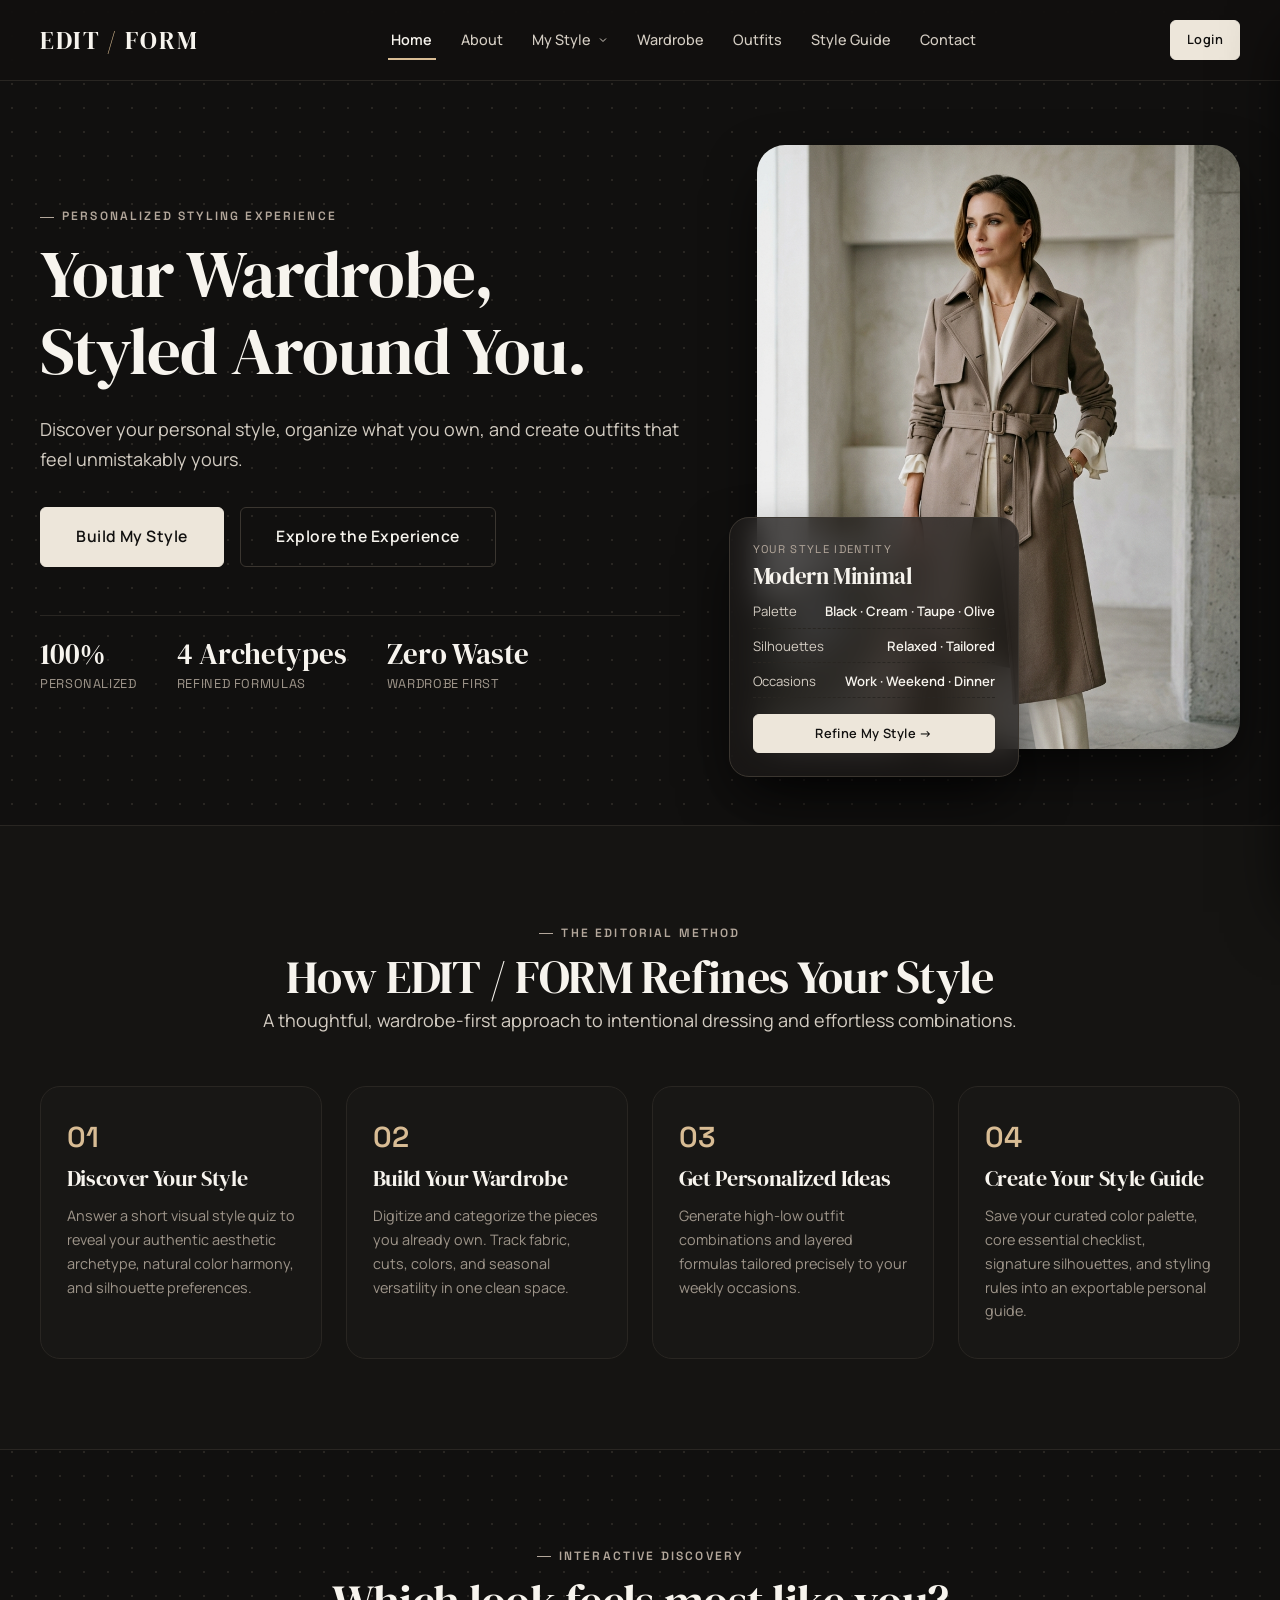
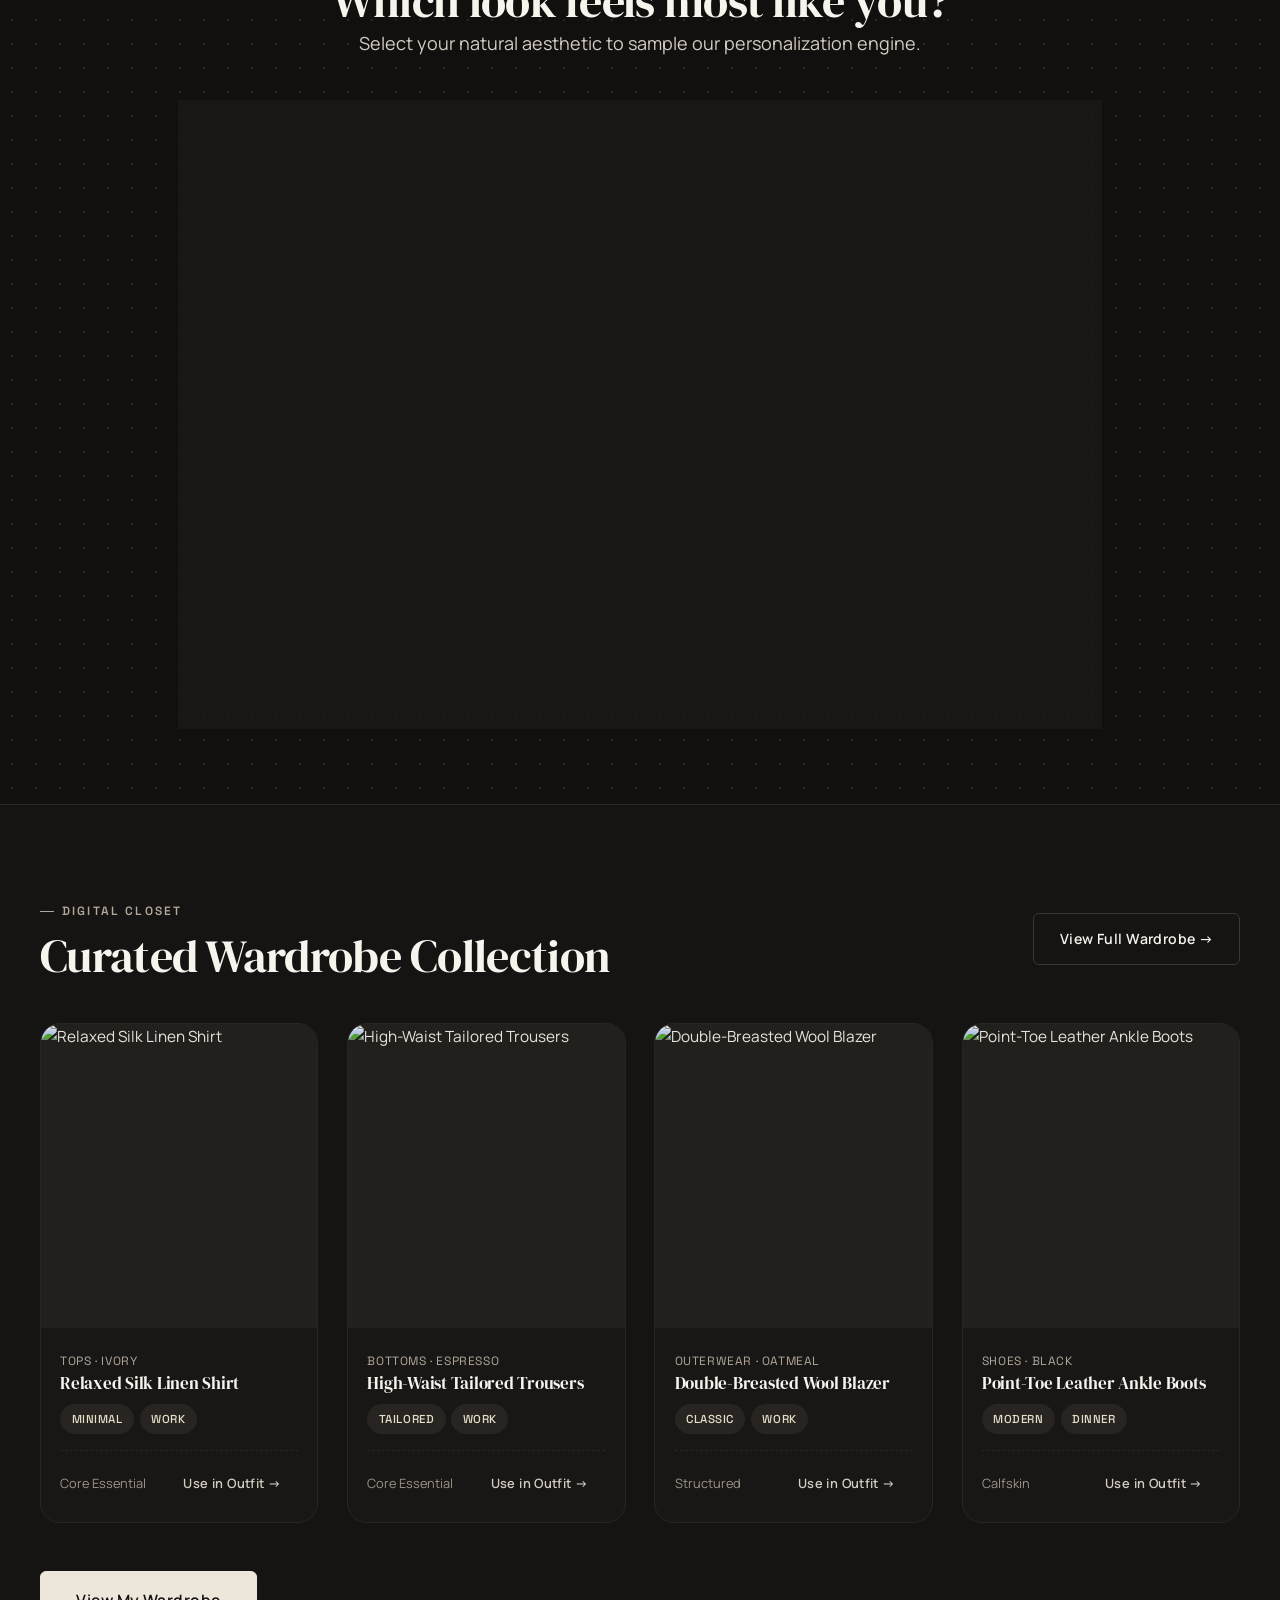
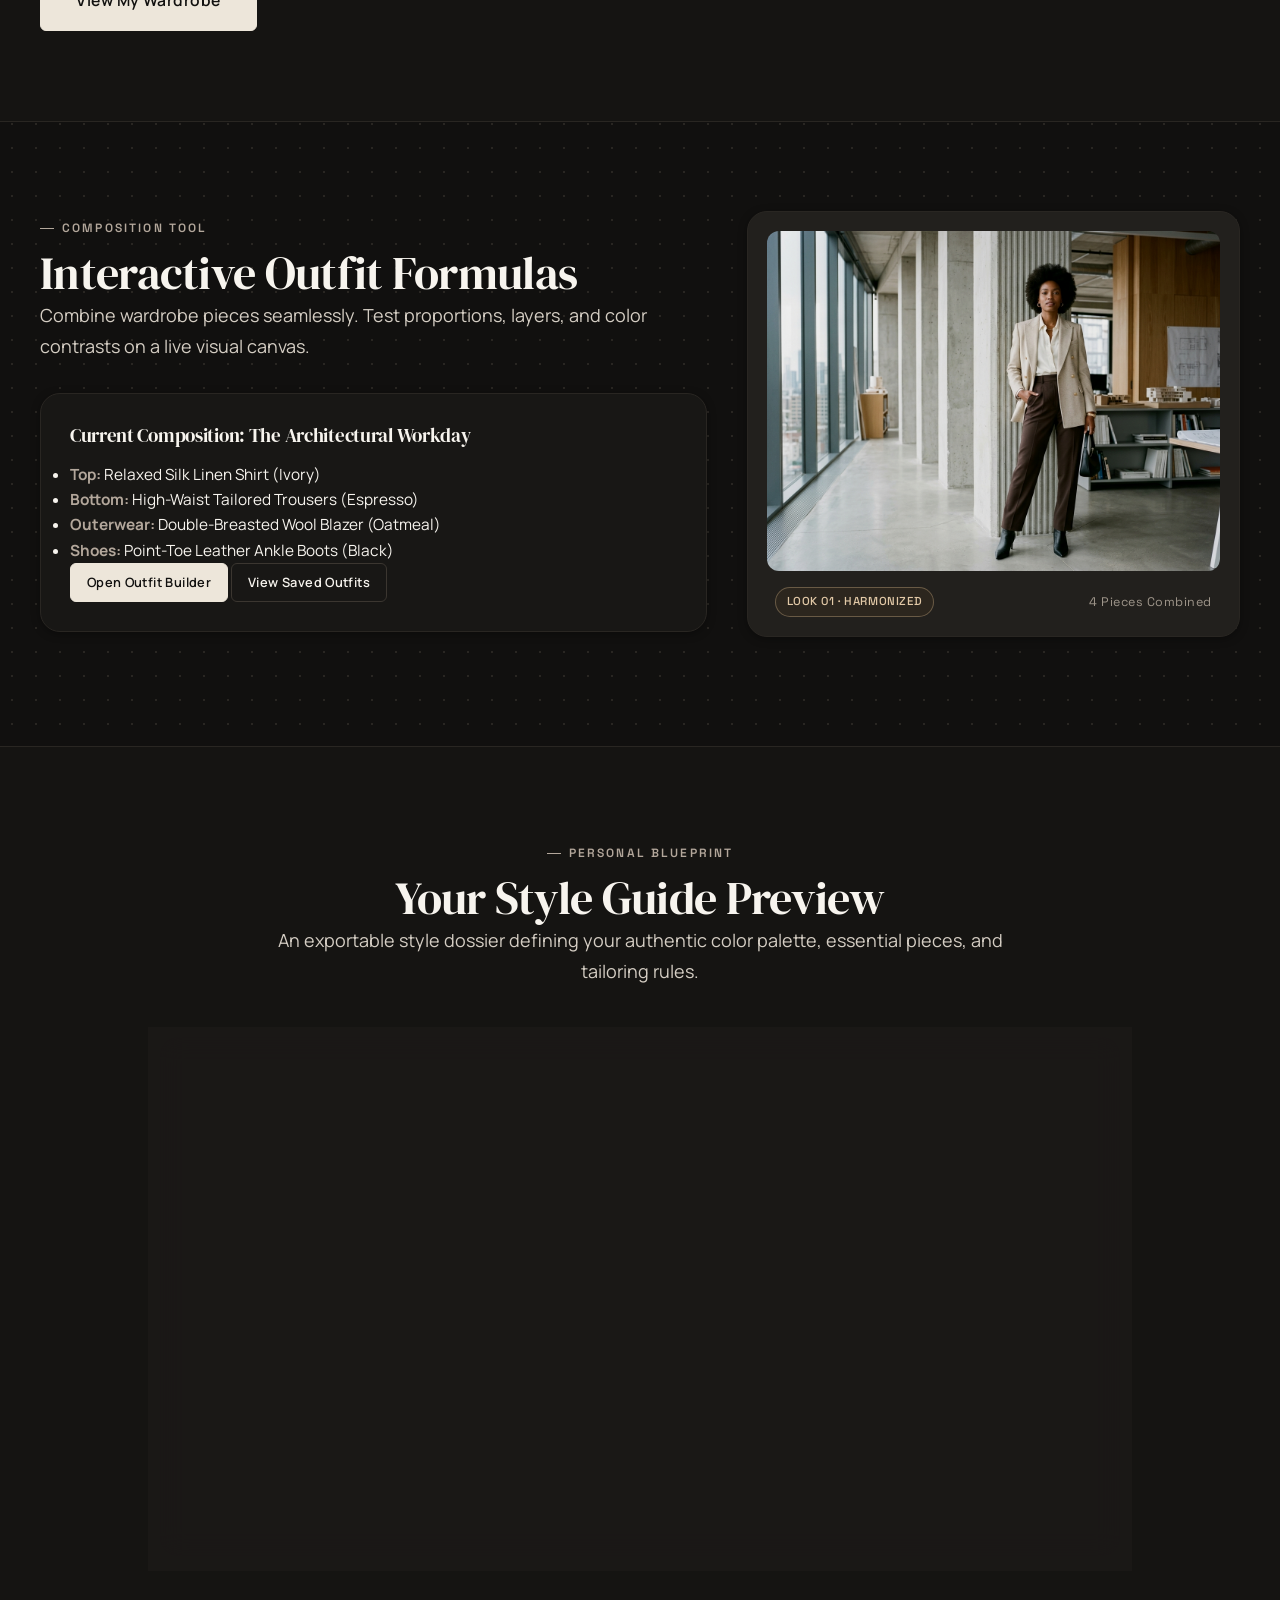
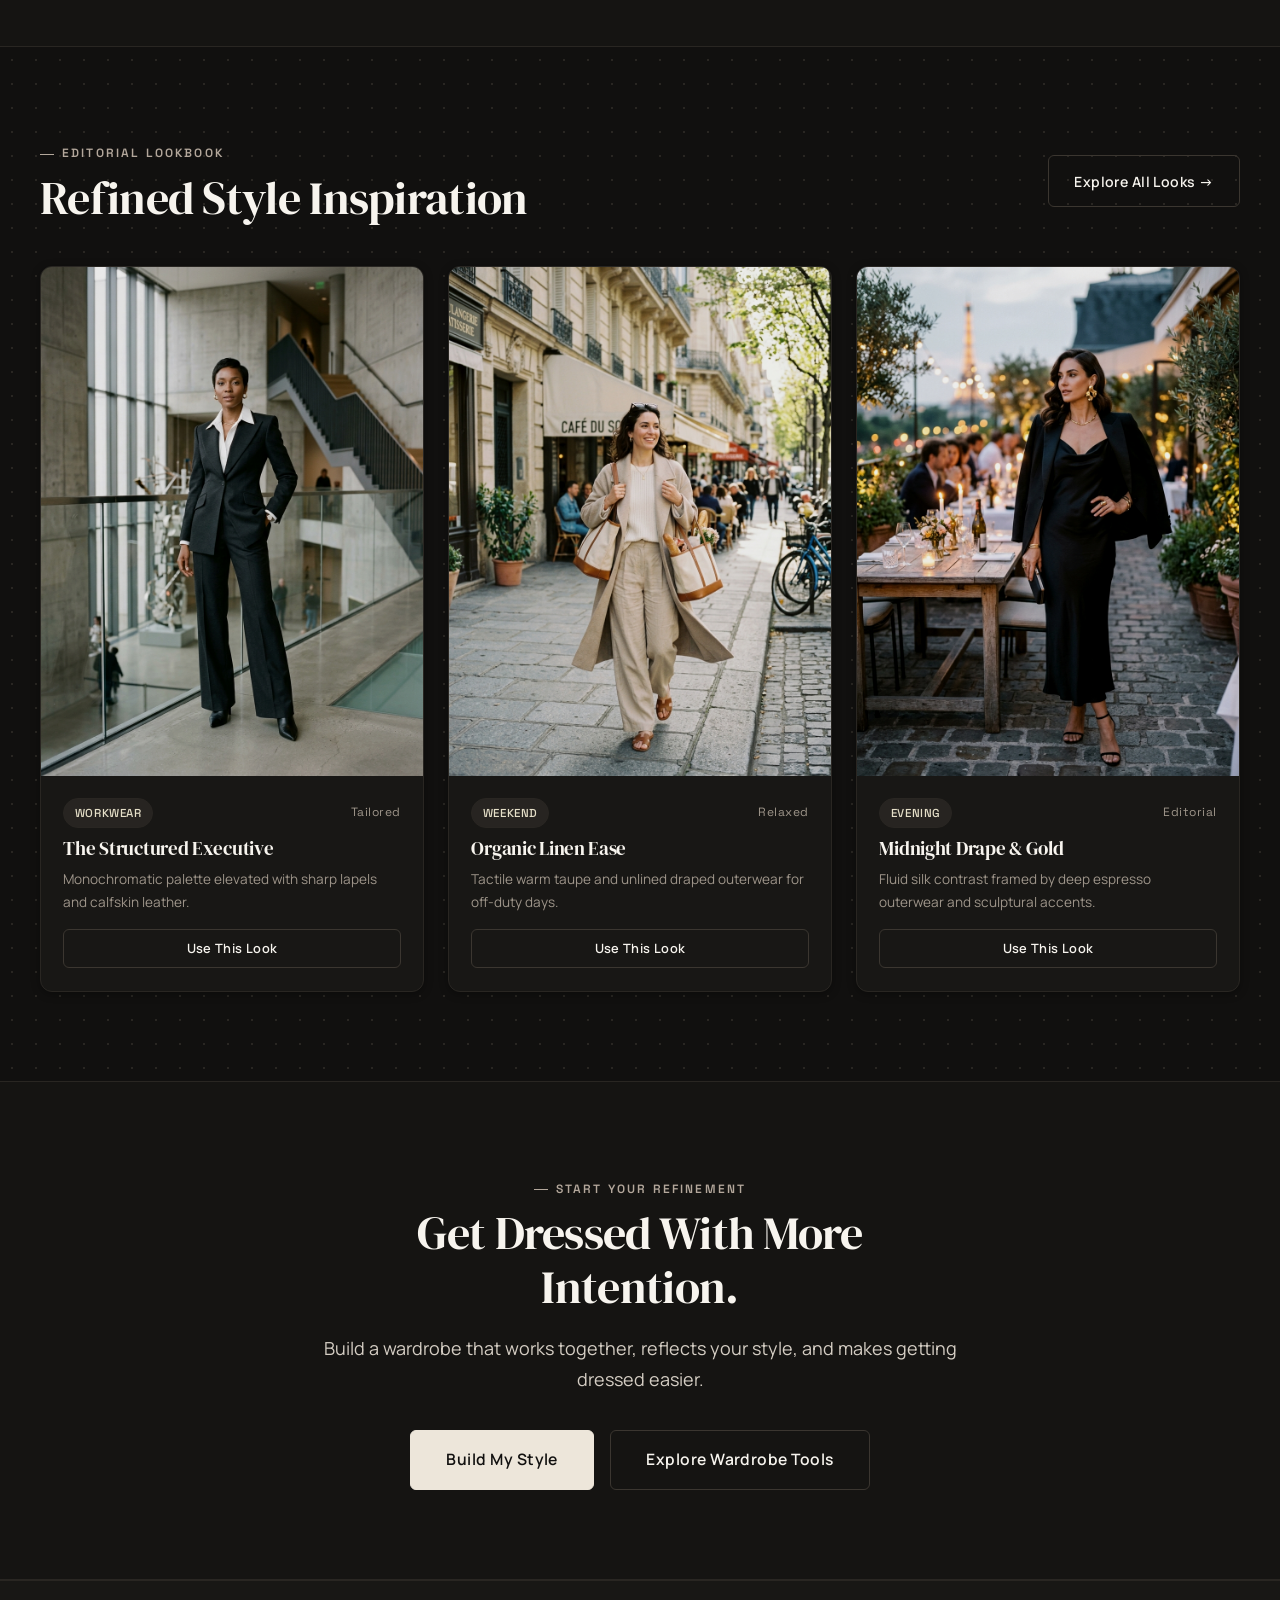
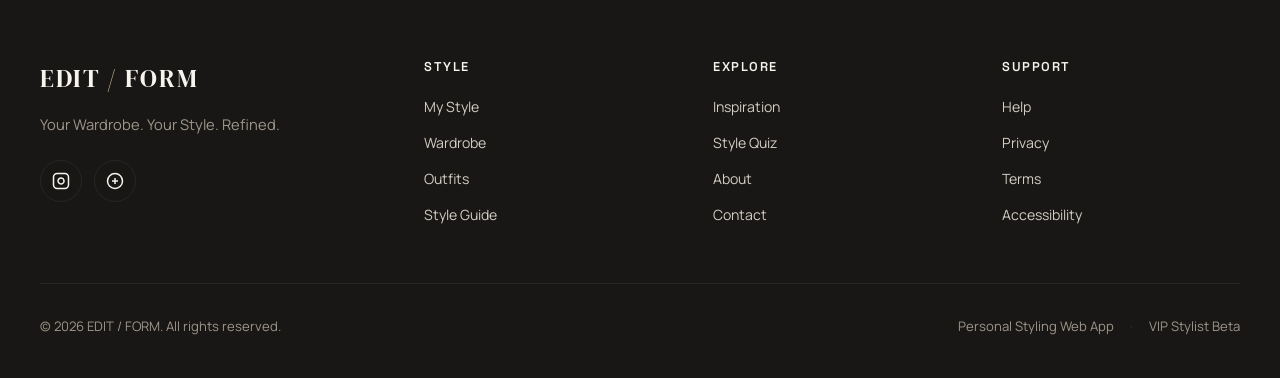
==== commit bf8eee00: "Your commit message" ====
--- a/index.html
+++ b/index.html
@@ -163,7 +163,7 @@
         <!-- Hero Visual Composition with Floating Card -->
         <div class="hero-visual">
           <div class="hero-image-stack">
-            <img src="https://images.unsplash.com/photo-1490481651871-ab68de25d43d?q=80&w=1000&auto=format&fit=crop" 
+            <img src="assets/images/hero/hero-editorial.jpg" 
                  alt="Curated neutral fashion editorial wardrobe" 
                  loading="eager" />
           </div>
@@ -279,7 +279,7 @@
 
             <div class="quiz-option-card" data-preview-val="relaxed">
               <div class="selected-check">✓</div>
-              <img class="option-img" src="https://images.unsplash.com/photo-1490481651871-ab68de25d43d?q=80&w=600&auto=format&fit=crop" alt="Relaxed look" />
+              <img class="option-img" src="assets/images/quiz/archetype-relaxed.jpg" alt="Relaxed look" />
               <div class="option-content">
                 <h4 class="option-label">Relaxed</h4>
                 <p class="option-desc">Soft fluid drapes &amp; tactile knits.</p>
@@ -446,13 +446,10 @@
             </div>
           </div>
 
-          <!-- Editorial Outfit Composition Quad -->
+          <!-- Editorial Outfit Composition Showcase -->
           <div class="card" style="padding: 1.2rem; background: var(--bg-surface-elevated);">
-            <div style="display: grid; grid-template-columns: 1fr 1fr; gap: 10px; border-radius: var(--radius-md); overflow: hidden;">
-              <img src="https://images.unsplash.com/photo-1598033129183-c4f50c736f10?q=80&w=500&auto=format&fit=crop" alt="Top piece" style="aspect-ratio: 1/1;" />
-              <img src="https://images.unsplash.com/photo-1509631179647-0177331693ae?q=80&w=500&auto=format&fit=crop" alt="Bottom piece" style="aspect-ratio: 1/1;" />
-              <img src="https://images.unsplash.com/photo-1591047139829-d91aecb6caea?q=80&w=500&auto=format&fit=crop" alt="Blazer piece" style="aspect-ratio: 1/1;" />
-              <img src="https://images.unsplash.com/photo-1543163521-1bf539c55dd2?q=80&w=500&auto=format&fit=crop" alt="Boots piece" style="aspect-ratio: 1/1;" />
+            <div style="border-radius: var(--radius-md); overflow: hidden;">
+              <img src="assets/images/outfits/outfit-workday.jpg" alt="Harmonized Look 01: The Architectural Workday" style="width: 100%; aspect-ratio: 4/3; object-fit: cover; display: block;" />
             </div>
             <div style="display: flex; justify-content: space-between; align-items: center; margin-top: 1rem; padding: 0 0.5rem;">
               <span class="badge badge-gold">Look 01 · Harmonized</span>
@@ -548,7 +545,7 @@
           <!-- Look 1 -->
           <div class="card card-editorial">
             <div class="card-image-wrap">
-              <img src="https://images.unsplash.com/photo-1515886657613-9f3515b0c78f?q=80&w=800&auto=format&fit=crop" alt="Workwear look inspiration" />
+              <img src="assets/images/inspiration/look-executive.jpg" alt="Workwear look inspiration" />
             </div>
             <div class="card-body">
               <div class="flex-between items-center" style="margin-bottom: 0.5rem;">
@@ -566,7 +563,7 @@
           <!-- Look 2 -->
           <div class="card card-editorial">
             <div class="card-image-wrap">
-              <img src="https://images.unsplash.com/photo-1490481651871-ab68de25d43d?q=80&w=800&auto=format&fit=crop" alt="Weekend leisure inspiration" />
+              <img src="assets/images/inspiration/look-linen-sunday.jpg" alt="Weekend leisure inspiration" />
             </div>
             <div class="card-body">
               <div class="flex-between items-center" style="margin-bottom: 0.5rem;">
@@ -584,7 +581,7 @@
           <!-- Look 3 -->
           <div class="card card-editorial">
             <div class="card-image-wrap">
-              <img src="https://images.unsplash.com/photo-1539109136881-3be0616acf4b?q=80&w=800&auto=format&fit=crop" alt="Evening dinner inspiration" />
+              <img src="assets/images/inspiration/look-midnight-silk.jpg" alt="Evening dinner inspiration" />
             </div>
             <div class="card-body">
               <div class="flex-between items-center" style="margin-bottom: 0.5rem;">
